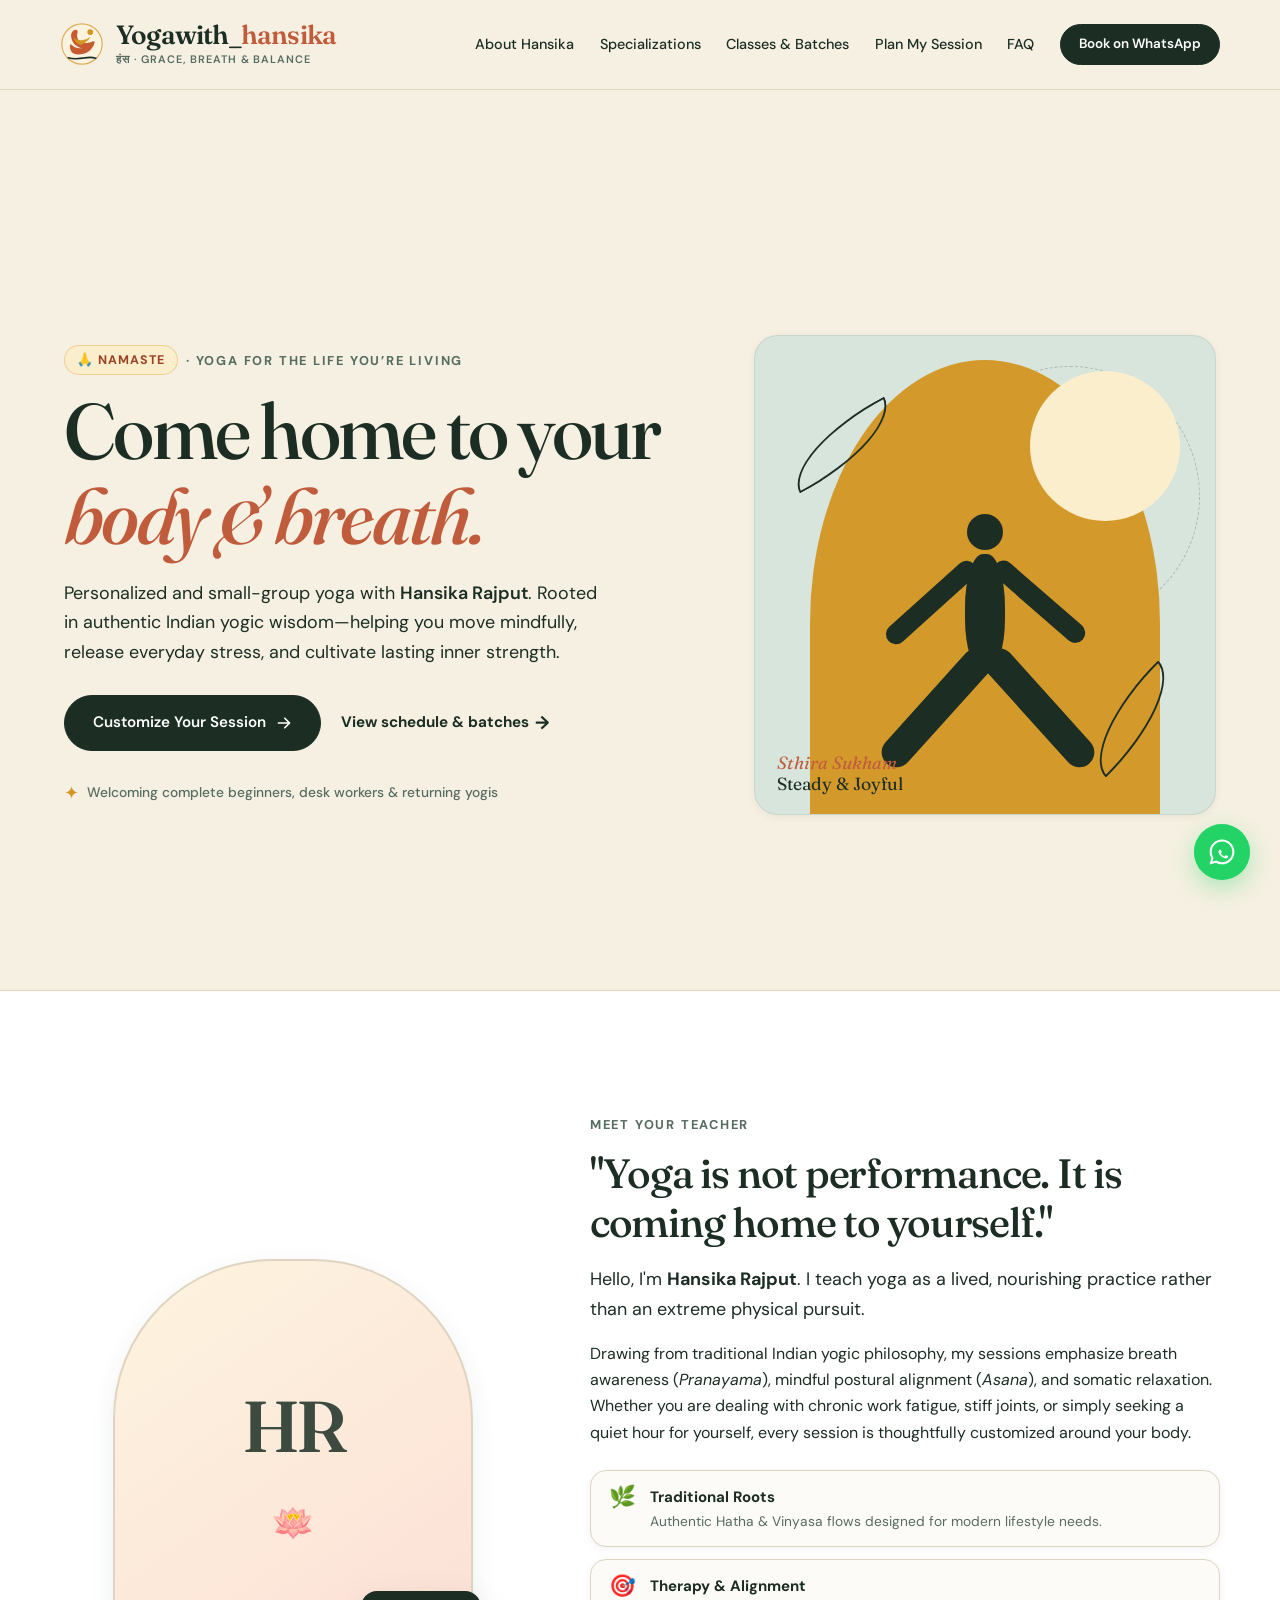
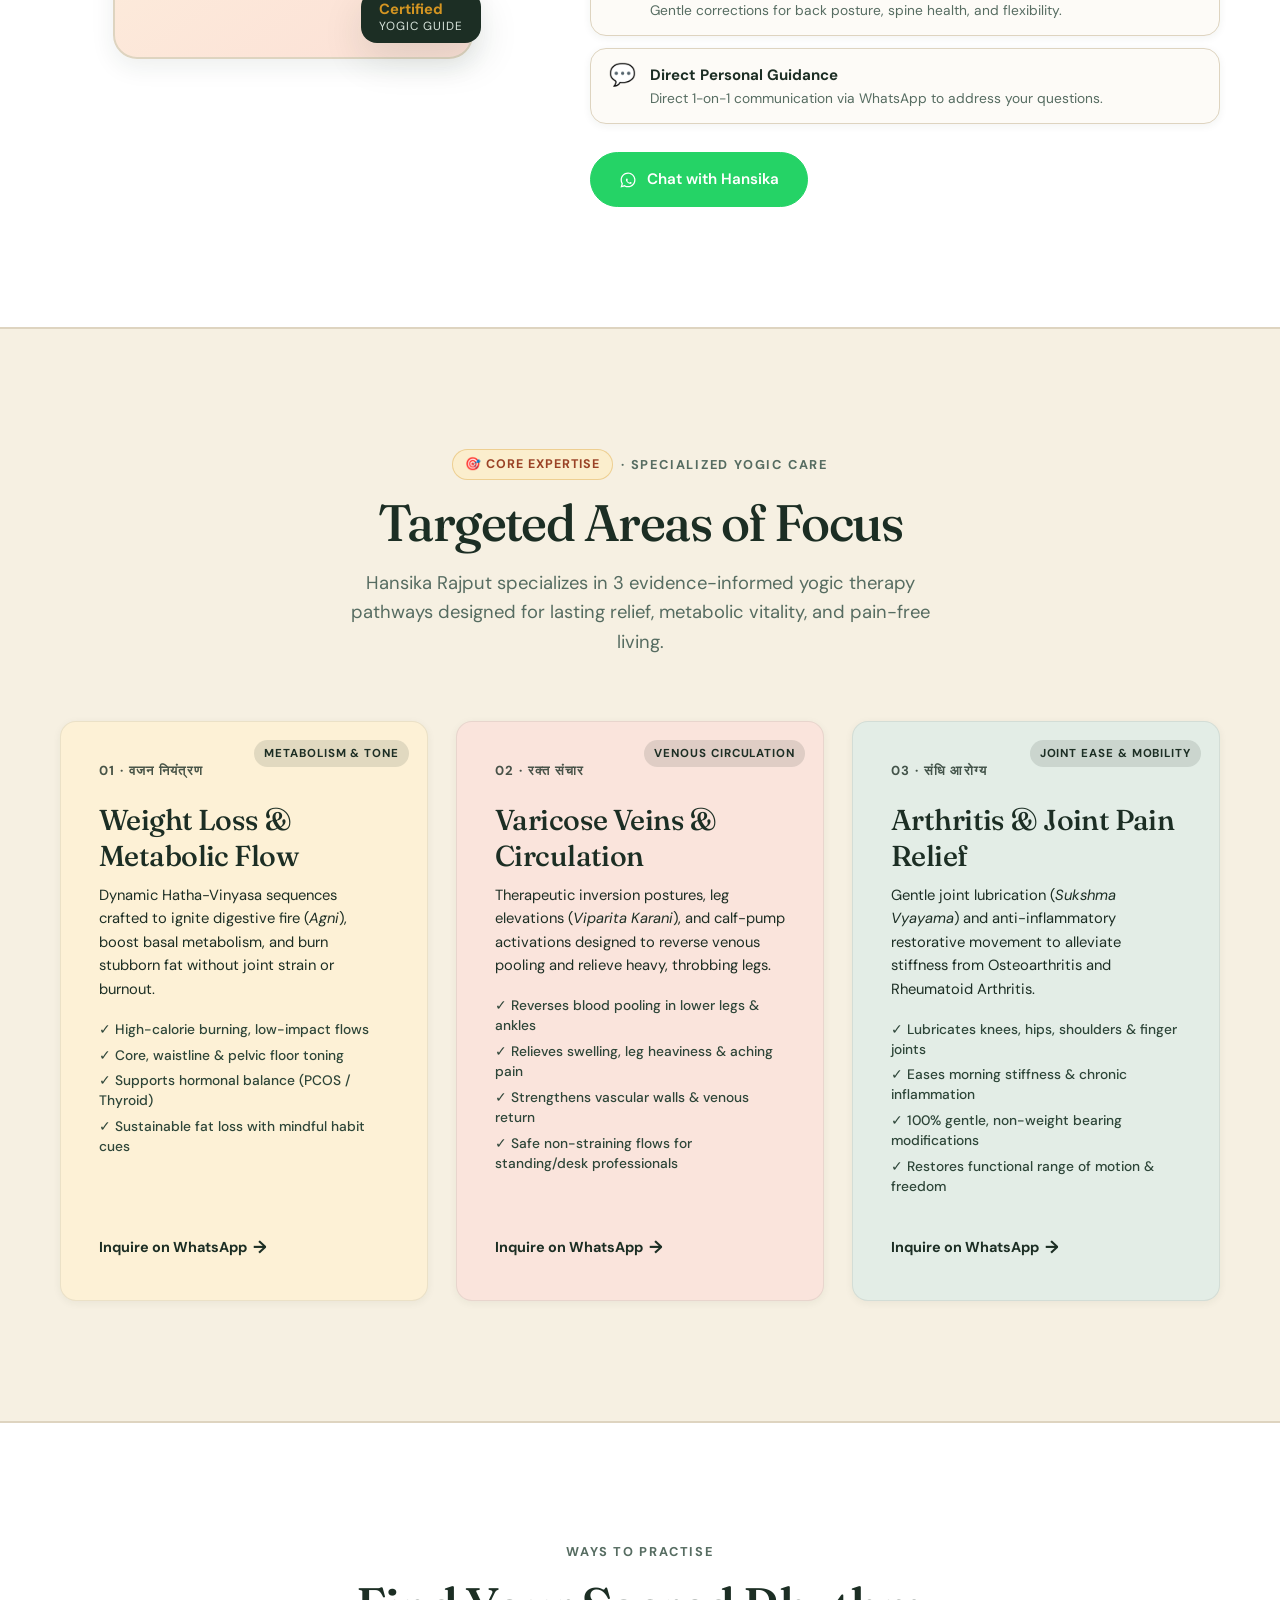
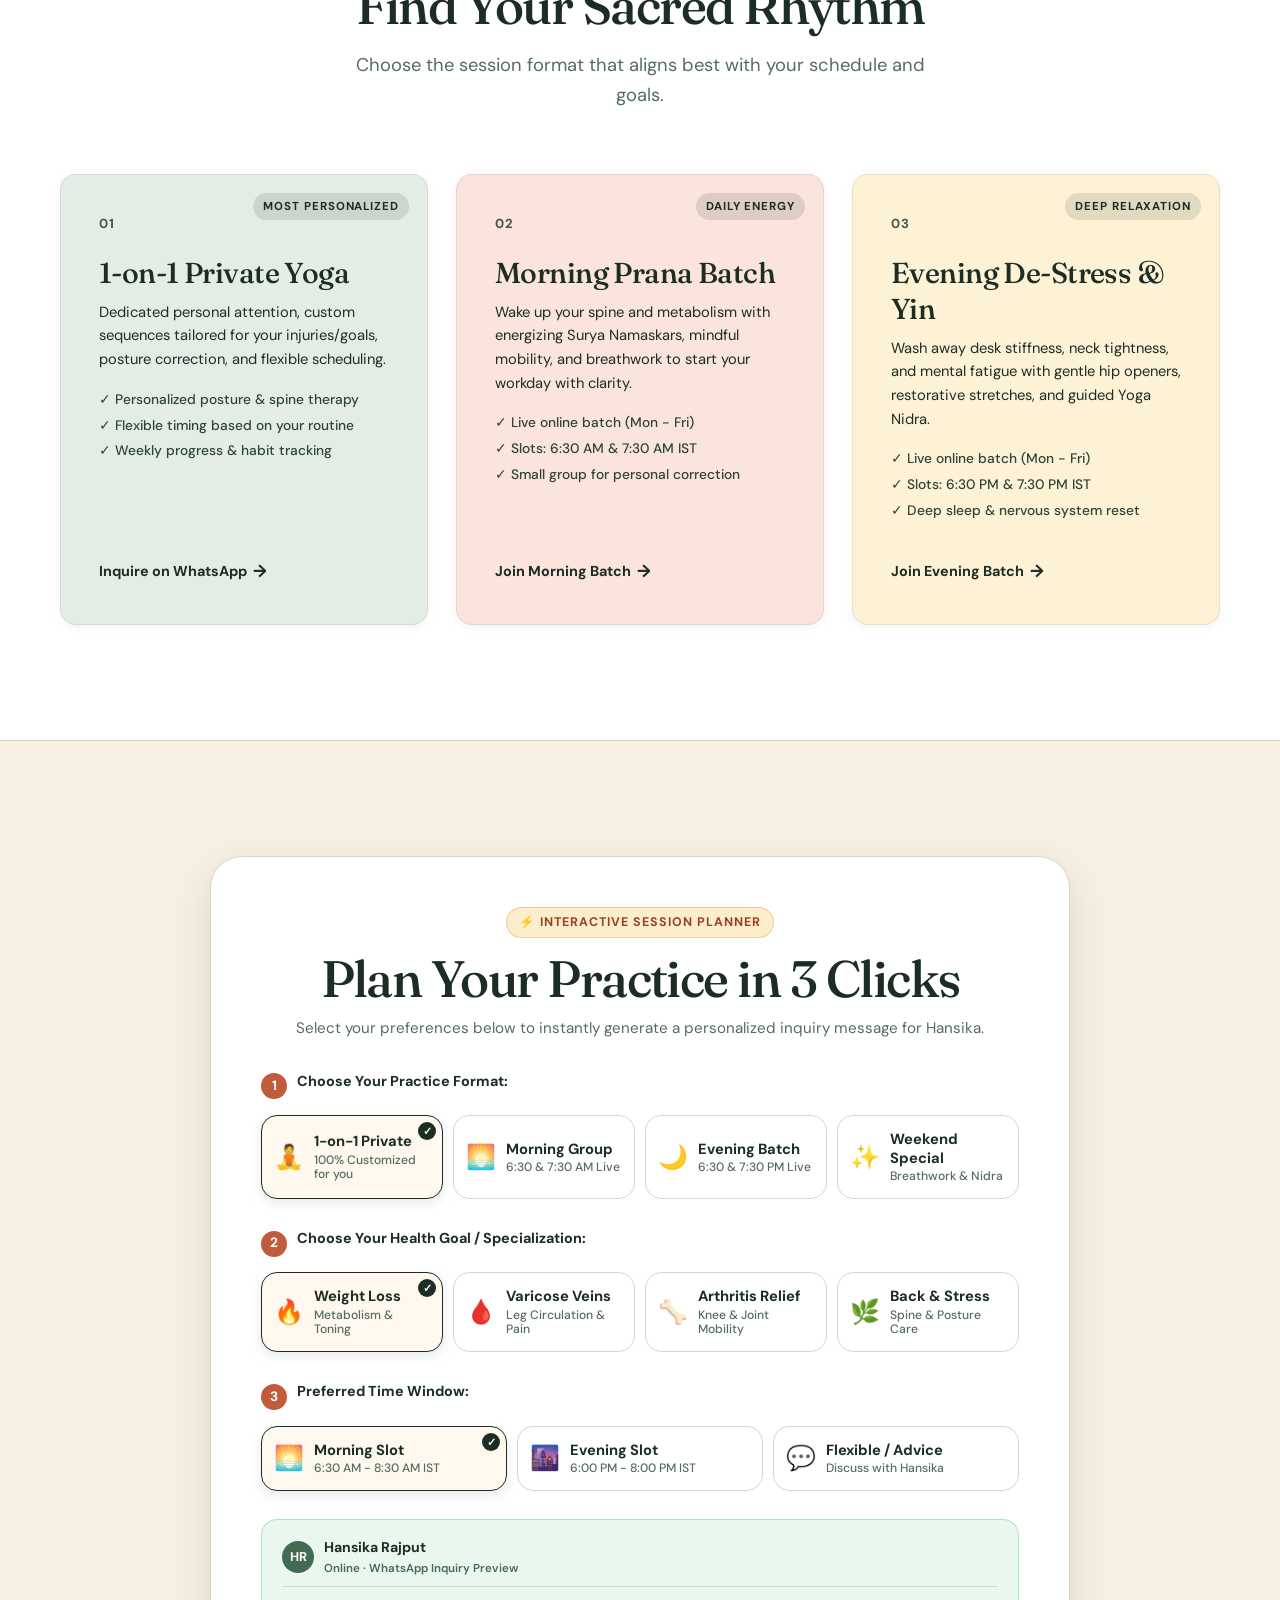
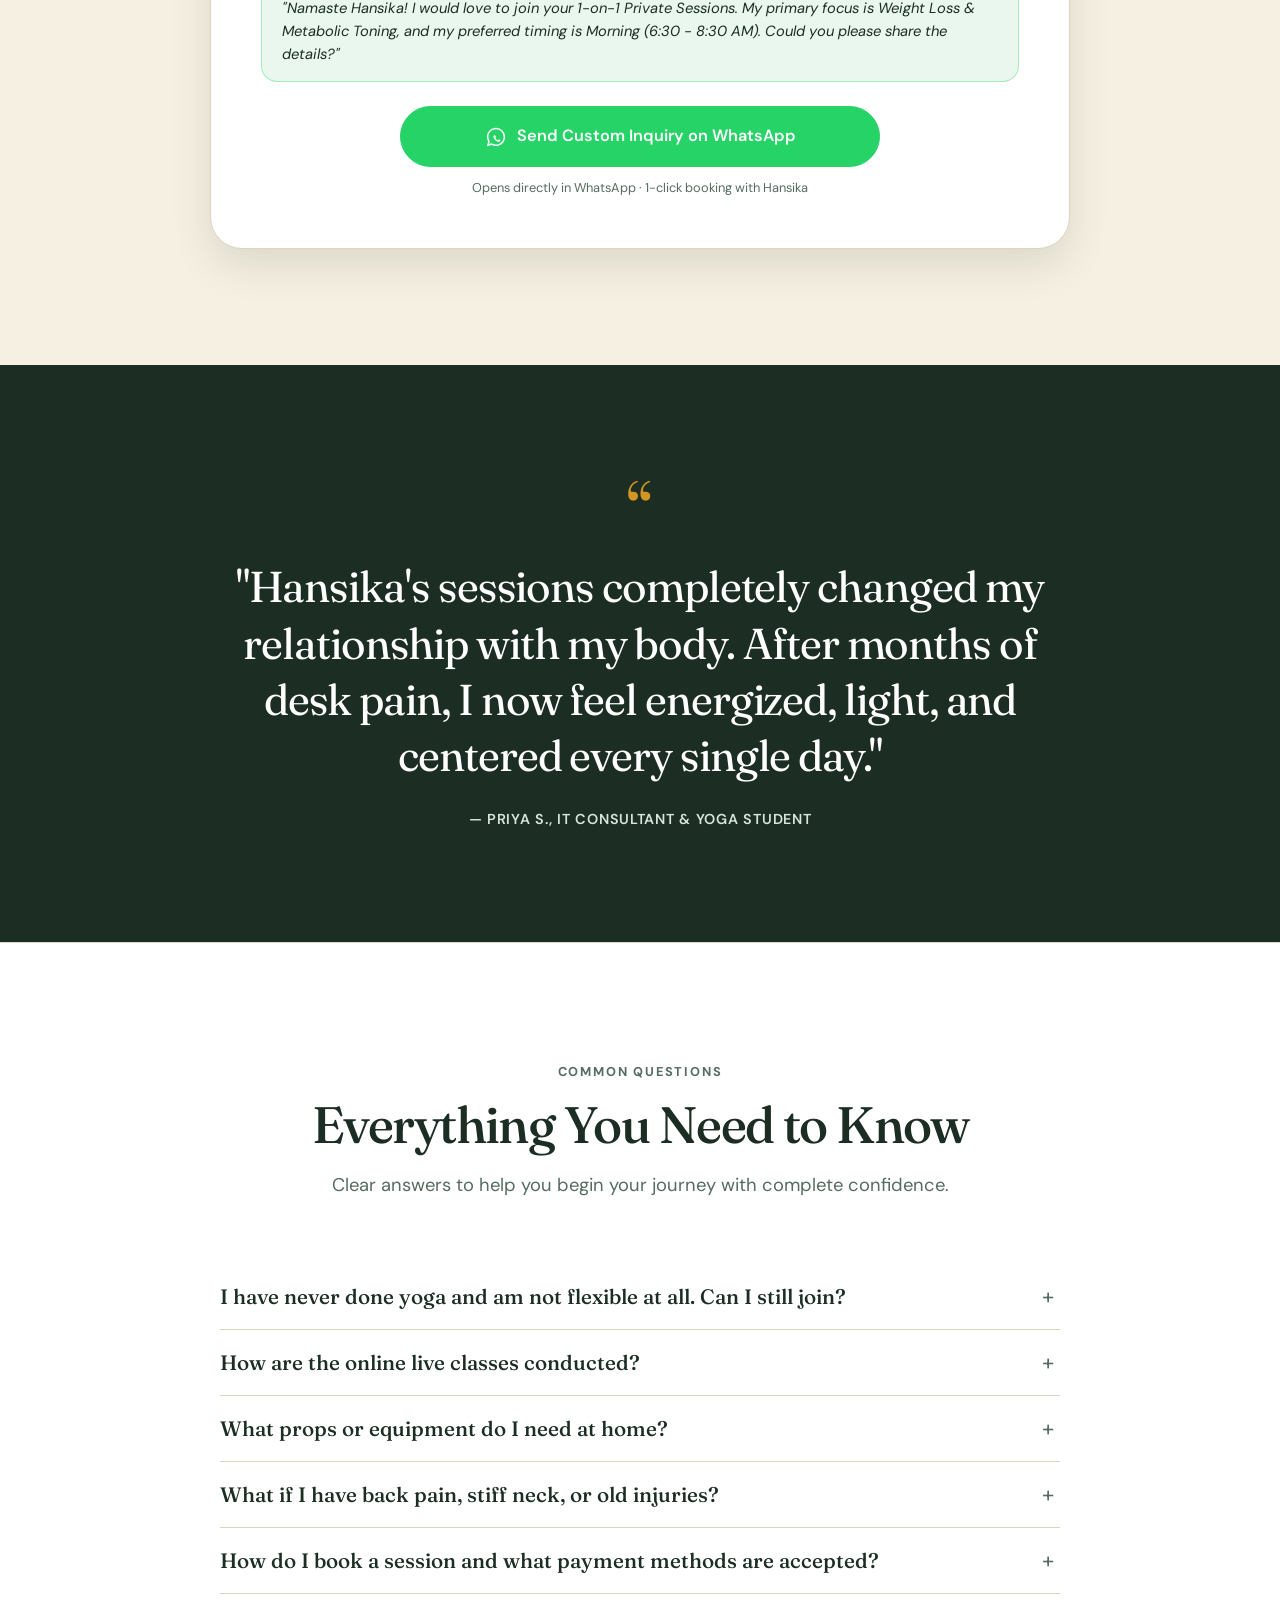
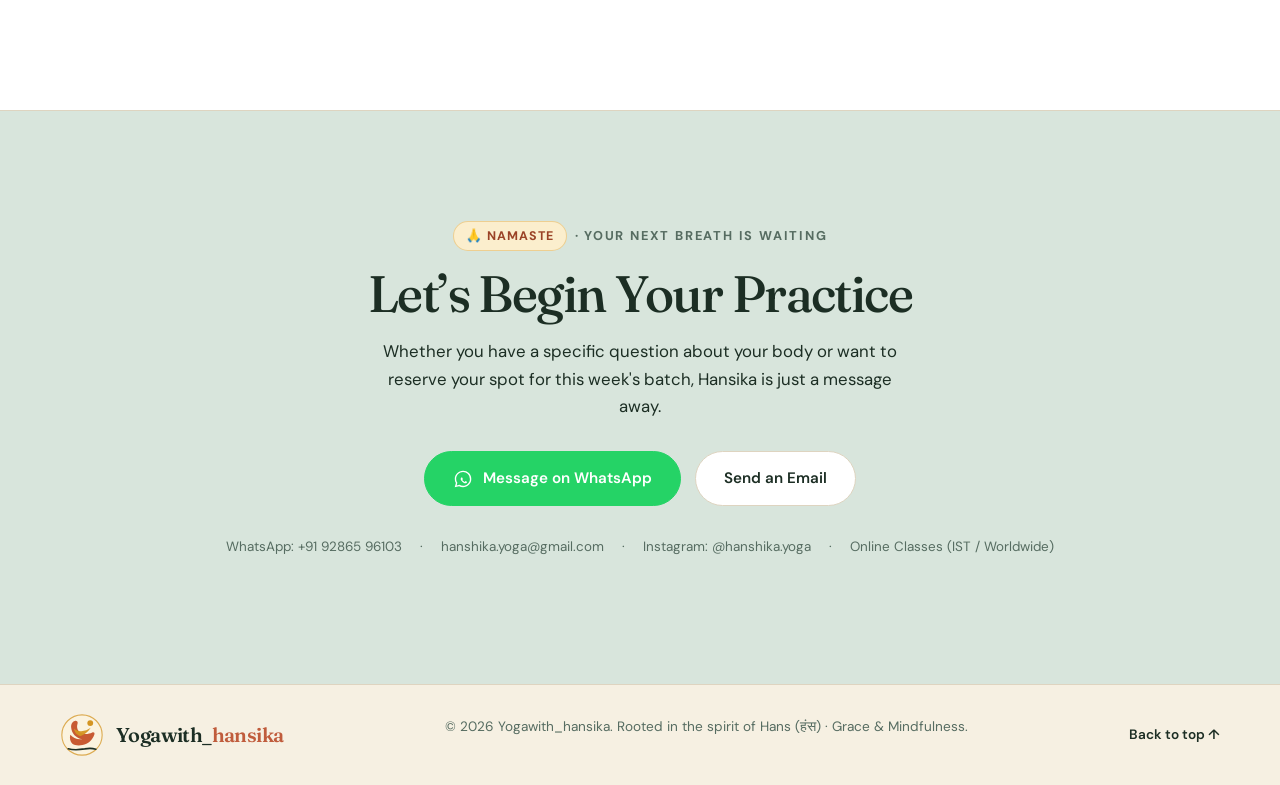
==== yogasite/index.html @ d38f13fe "updated watsapp" ====
<!doctype html>
<html lang="en">
  <head>
    <meta charset="UTF-8" />
    <meta name="viewport" content="width=device-width, initial-scale=1.0, viewport-fit=cover" />
    <meta name="description" content="Personalized 1-on-1 and small group yoga sessions with Hansika Rajput. Mindful movement, breathwork, and strength rooted in authentic Indian yogic principles." />
    <meta name="keywords" content="Yogawith_hansika, Hansika Rajput, Hans Yoga, Indian Yoga, Private Yoga Coach, Pranayama, Online Yoga Classes, Yoga for Beginners, Mindfulness" />
    <meta name="author" content="Hansika Rajput" />
    <meta name="theme-color" content="#f6f0e2" />
    
    <!-- Open Graph / WhatsApp Preview Meta Tags -->
    <meta property="og:type" content="website" />
    <meta property="og:title" content="Yogawith_hansika — Authentic Indian Yogic Practice &amp; Healing" />
    <meta property="og:description" content="Come home to your body and breath. Private & small-group yoga sessions with Hansika Rajput for strength, calm, and vitality." />
    <meta property="og:site_name" content="Yogawith_hansika" />
    
    <title>Yogawith_hansika — Authentic Indian Yogic Practice &amp; Healing</title>
    
    <!-- Google Fonts -->
    <link rel="preconnect" href="https://fonts.googleapis.com" />
    <link rel="preconnect" href="https://fonts.gstatic.com" crossorigin />
    <link href="https://fonts.googleapis.com/css2?family=DM+Sans:ital,wght@0,400;0,500;0,600;0,700;1,400&family=Fraunces:ital,opsz,wght@0,9..144,400;0,9..144,500;0,9..144,600;1,9..144,400;1,9..144,500&display=swap" rel="stylesheet" />
    
    <link rel="stylesheet" href="styles.css?v=8" />
  </head>
  <body>
    <!-- Site Header -->
    <header class="site-header">
      <a class="brand" href="#top" aria-label="Yogawith_hansika Home">
        <span class="brand-logo-icon" aria-hidden="true">
          <svg class="hans-logo-svg" viewBox="0 0 48 48" width="40" height="40" fill="none" xmlns="http://www.w3.org/2000/svg">
            <circle cx="24" cy="24" r="22" fill="#FDF4DF" stroke="#D49522" stroke-width="1.2" opacity="0.75"/>
            <circle cx="33" cy="11" r="3.2" fill="#D49522"/>
            <path d="M13.5 33.5C15.8 35.2 19.5 35.8 24.5 35C30.8 34 35.5 29.5 37.5 23.5C38.2 21.5 36.8 20.5 35.2 21.2C31.8 22.8 27.8 23.5 24 22.2C19.8 20.8 17.5 16.5 19.2 11.5C19.8 9.5 18.2 8.2 16.2 8.6C13.5 9.2 11.8 12.2 12.2 16C12.8 21.8 17.2 27.5 24.5 28.5C19 29.5 14.2 27.2 11.2 23.8C10.2 27.5 11.2 31.5 13.5 33.5Z" fill="#C85A32"/>
            <path d="M22.5 25.2C26.5 24 30.5 21 33.5 16.2C30.5 18.5 26.5 20 22.5 19.8C19 19.8 16.5 18.2 15.2 16.8C15.5 20.8 18.5 24.2 22.5 25.2Z" fill="#D49522" opacity="0.95"/>
            <path d="M9 39C13 40.2 21 40.2 27 39.2C32 38.2 36 38.6 39 39.5" stroke="#1C2E24" stroke-width="1.8" stroke-linecap="round"/>
          </svg>
        </span>
        <div class="brand-text-group">
          <span class="brand-title">Yogawith_<span>hansika</span></span>
          <span class="brand-sub">हंस · Grace, Breath &amp; Balance</span>
        </div>
      </a>
      
      <button class="menu-toggle" aria-expanded="false" aria-controls="site-nav" aria-label="Toggle navigation menu">
        <span class="menu-icon">
          <span class="bar"></span>
          <span class="bar"></span>
          <span class="bar"></span>
        </span>
        <span class="menu-text">Menu</span>
      </button>

      <nav id="site-nav" class="site-nav" aria-label="Main navigation">
        <a href="#about" class="nav-link">About Hansika</a>
        <a href="#specializations" class="nav-link">Specializations</a>
        <a href="#offerings" class="nav-link">Classes &amp; Batches</a>
        <a href="#customizer" class="nav-link">Plan My Session</a>
        <a href="#faq" class="nav-link">FAQ</a>
        <a class="button button-small nav-cta" href="https://wa.me/919286596103?text=Namaste%20Hansika!%20I%20would%20like%20to%20book%20a%20yoga%20session%20with%20you." target="_blank" rel="noopener noreferrer">
          Book on WhatsApp
        </a>
      </nav>
    </header>

    <main id="top">
      <!-- SECTION 1: Hero Section -->
      <section class="hero">
        <div class="hero-copy reveal-left">
          <p class="eyebrow"><span class="namaste-badge">🙏 Namaste</span> · Yoga for the life you’re living</p>
          <h1>Come home to your <em>body &amp; breath.</em></h1>
          <p class="hero-text">Personalized and small-group yoga with <strong>Hansika Rajput</strong>. Rooted in authentic Indian yogic wisdom—helping you move mindfully, release everyday stress, and cultivate lasting inner strength.</p>
          <div class="hero-actions">
            <a class="button" href="#customizer">
              <span>Customize Your Session</span>
              <svg viewBox="0 0 20 20" width="16" height="16" fill="currentColor" aria-hidden="true"><path fill-rule="evenodd" d="M10.293 3.293a1 1 0 011.414 0l6 6a1 1 0 010 1.414l-6 6a1 1 0 01-1.414-1.414L14.586 11H3a1 1 0 110-2h11.586l-4.293-4.293a1 1 0 010-1.414z" clip-rule="evenodd"/></svg>
            </a>
            <a class="text-link" href="#offerings">View schedule &amp; batches <span aria-hidden="true">→</span></a>
          </div>
          <div class="hero-proof">
            <span class="sun" aria-hidden="true">✦</span>
            <span>Welcoming complete beginners, desk workers &amp; returning yogis</span>
          </div>
        </div>

        <div class="hero-art reveal-right" aria-label="Decorative mindful yoga illustration">
          <div class="mandala-ring"></div>
          <div class="arch"></div>
          <div class="sun-circle"></div>
          <div class="leaf leaf-one"></div>
          <div class="leaf leaf-two"></div>
          <div class="yogi">
            <i class="head"></i>
            <i class="body"></i>
            <i class="arm arm-left"></i>
            <i class="arm arm-right"></i>
            <i class="leg leg-left"></i>
            <i class="leg leg-right"></i>
          </div>
          <p class="art-caption"><em>Sthira Sukham</em><br />Steady &amp; Joyful</p>
        </div>
      </section>

      <!-- SECTION 2: Meet Hansika Rajput -->
      <section class="about-section" id="about">
        <div class="about-container">
          <div class="about-card-visual reveal-left">
            <div class="avatar-frame">
              <div class="avatar-bg">
                <span class="avatar-initials">HR</span>
                <span class="avatar-lotus" aria-hidden="true">🪷</span>
              </div>
              <div class="experience-badge">
                <strong>Certified</strong>
                <span>Yogic Guide</span>
              </div>
            </div>
          </div>
          
          <div class="about-content reveal-right">
            <p class="eyebrow">Meet Your Teacher</p>
            <h2>"Yoga is not performance. It is coming home to yourself."</h2>
            <p class="about-lead">Hello, I'm <strong>Hansika Rajput</strong>. I teach yoga as a lived, nourishing practice rather than an extreme physical pursuit.</p>
            <p>Drawing from traditional Indian yogic philosophy, my sessions emphasize breath awareness (<em>Pranayama</em>), mindful postural alignment (<em>Asana</em>), and somatic relaxation. Whether you are dealing with chronic work fatigue, stiff joints, or simply seeking a quiet hour for yourself, every session is thoughtfully customized around your body.</p>
            
            <div class="credentials-grid">
              <div class="cred-item">
                <span class="cred-icon">🌿</span>
                <div>
                  <strong>Traditional Roots</strong>
                  <p>Authentic Hatha &amp; Vinyasa flows designed for modern lifestyle needs.</p>
                </div>
              </div>
              <div class="cred-item">
                <span class="cred-icon">🎯</span>
                <div>
                  <strong>Therapy &amp; Alignment</strong>
                  <p>Gentle corrections for back posture, spine health, and flexibility.</p>
                </div>
              </div>
              <div class="cred-item">
                <span class="cred-icon">💬</span>
                <div>
                  <strong>Direct Personal Guidance</strong>
                  <p>Direct 1-on-1 communication via WhatsApp to address your questions.</p>
                </div>
              </div>
            </div>

            <div class="about-cta-row">
              <a href="https://wa.me/919286596103?text=Namaste%20Hansika!%20I'd%20love%20to%20know%20more%20about%20your%20background%20and%20classes." target="_blank" rel="noopener noreferrer" class="button button-whatsapp">
                <svg class="btn-icon" viewBox="0 0 24 24" width="18" height="18" fill="currentColor" aria-hidden="true"><path d="M12.04 2c-5.46 0-9.91 4.45-9.91 9.91 0 1.75.46 3.45 1.32 4.95L2.05 22l5.25-1.38c1.45.79 3.08 1.21 4.74 1.21 5.46 0 9.91-4.45 9.91-9.91 0-2.65-1.03-5.14-2.9-7.01A9.816 9.816 0 0 0 12.04 2zm.01 1.67c2.2 0 4.26.86 5.82 2.42a8.225 8.225 0 0 1 2.41 5.83c0 4.54-3.7 8.24-8.24 8.24-1.48 0-2.93-.4-4.2-1.15l-.3-.18-3.12.82.83-3.04-.2-.31a8.196 8.196 0 0 1-1.26-4.38c0-4.54 3.7-8.24 8.24-8.24zm4.52 11.53c-.19-.09-1.12-.55-1.3-.61-.17-.07-.3-.1-.43.1-.12.19-.48.61-.59.73-.11.12-.22.14-.41.05-.19-.09-.81-.3-1.55-.95-.57-.51-.96-1.14-1.07-1.33-.11-.19-.01-.3.08-.39.08-.08.19-.22.28-.33.1-.11.13-.19.19-.31.07-.12.03-.23-.02-.32-.05-.09-.43-1.03-.59-1.41-.15-.37-.31-.32-.43-.32h-.37c-.12 0-.32.05-.49.23-.17.19-.65.64-.65 1.56 0 .92.67 1.81.76 1.94.1.12 1.32 2.01 3.2 2.82.45.19.8.31 1.07.4.45.14.86.12 1.18.07.36-.05 1.12-.46 1.28-.9.16-.44.16-.82.11-.9-.05-.09-.17-.14-.36-.24z"/></svg>
                Chat with Hansika
              </a>
            </div>
          </div>
        </div>
      </section>

      <!-- SECTION 2.5: Areas of Specialization -->
      <section class="specializations-section" id="specializations">
        <div class="section-heading reveal">
          <p class="eyebrow"><span class="namaste-badge">🎯 Core Expertise</span> · Specialized Yogic Care</p>
          <h2>Targeted Areas of Focus</h2>
          <p class="section-subtext">Hansika Rajput specializes in 3 evidence-informed yogic therapy pathways designed for lasting relief, metabolic vitality, and pain-free living.</p>
        </div>

        <div class="cards">
          <!-- Spec 1: Weight Loss (Sun / Haldi tint) -->
          <article class="card card-sun reveal-card">
            <div class="card-badge">Metabolism &amp; Tone</div>
            <span class="card-num">01 · वजन नियंत्रण</span>
            <h3>Weight Loss &amp; Metabolic Flow</h3>
            <p>Dynamic Hatha-Vinyasa sequences crafted to ignite digestive fire (<em>Agni</em>), boost basal metabolism, and burn stubborn fat without joint strain or burnout.</p>
            <ul class="card-features">
              <li>✓ High-calorie burning, low-impact flows</li>
              <li>✓ Core, waistline &amp; pelvic floor toning</li>
              <li>✓ Supports hormonal balance (PCOS / Thyroid)</li>
              <li>✓ Sustainable fat loss with mindful habit cues</li>
            </ul>
            <a href="https://wa.me/919286596103?text=Namaste%20Hansika!%20I%20would%20like%20to%20inquire%20about%20your%20Weight%20Loss%20Yoga%20sessions." target="_blank" rel="noopener noreferrer" class="card-cta">
              Inquire on WhatsApp <b aria-hidden="true">→</b>
            </a>
          </article>

          <!-- Spec 2: Varicose Veins (Clay / Terracotta tint) -->
          <article class="card card-clay reveal-card">
            <div class="card-badge">Venous Circulation</div>
            <span class="card-num">02 · रक्त संचार</span>
            <h3>Varicose Veins &amp; Circulation</h3>
            <p>Therapeutic inversion postures, leg elevations (<em>Viparita Karani</em>), and calf-pump activations designed to reverse venous pooling and relieve heavy, throbbing legs.</p>
            <ul class="card-features">
              <li>✓ Reverses blood pooling in lower legs &amp; ankles</li>
              <li>✓ Relieves swelling, leg heaviness &amp; aching pain</li>
              <li>✓ Strengthens vascular walls &amp; venous return</li>
              <li>✓ Safe non-straining flows for standing/desk professionals</li>
            </ul>
            <a href="https://wa.me/919286596103?text=Namaste%20Hansika!%20I%20would%20like%20to%20inquire%20about%20your%20Varicose%20Veins%20Therapy%20sessions." target="_blank" rel="noopener noreferrer" class="card-cta">
              Inquire on WhatsApp <b aria-hidden="true">→</b>
            </a>
          </article>

          <!-- Spec 3: Arthritis (Sage / Tulsi tint) -->
          <article class="card card-sage reveal-card">
            <div class="card-badge">Joint Ease &amp; Mobility</div>
            <span class="card-num">03 · संधि आरोग्य</span>
            <h3>Arthritis &amp; Joint Pain Relief</h3>
            <p>Gentle joint lubrication (<em>Sukshma Vyayama</em>) and anti-inflammatory restorative movement to alleviate stiffness from Osteoarthritis and Rheumatoid Arthritis.</p>
            <ul class="card-features">
              <li>✓ Lubricates knees, hips, shoulders &amp; finger joints</li>
              <li>✓ Eases morning stiffness &amp; chronic inflammation</li>
              <li>✓ 100% gentle, non-weight bearing modifications</li>
              <li>✓ Restores functional range of motion &amp; freedom</li>
            </ul>
            <a href="https://wa.me/919286596103?text=Namaste%20Hansika!%20I%20would%20like%20to%20inquire%20about%20your%20Arthritis%20%26%20Joint%20Care%20sessions." target="_blank" rel="noopener noreferrer" class="card-cta">
              Inquire on WhatsApp <b aria-hidden="true">→</b>
            </a>
          </article>
        </div>
      </section>

      <!-- SECTION 4: Classes & Offerings -->
      <section class="offerings" id="offerings">
        <div class="section-heading reveal">
          <p class="eyebrow">Ways to Practise</p>
          <h2>Find Your Sacred Rhythm</h2>
          <p class="section-subtext">Choose the session format that aligns best with your schedule and goals.</p>
        </div>

        <div class="cards">
          <!-- Card 1 -->
          <article class="card card-sage reveal-card">
            <div class="card-badge">Most Personalized</div>
            <span class="card-num">01</span>
            <h3>1-on-1 Private Yoga</h3>
            <p>Dedicated personal attention, custom sequences tailored for your injuries/goals, posture correction, and flexible scheduling.</p>
            <ul class="card-features">
              <li>✓ Personalized posture &amp; spine therapy</li>
              <li>✓ Flexible timing based on your routine</li>
              <li>✓ Weekly progress &amp; habit tracking</li>
            </ul>
            <a href="https://wa.me/919286596103?text=Namaste%20Hansika!%20I'm%20interested%20in%201-on-1%20Private%20Yoga%20sessions.%20Please%20share%20the%20details." target="_blank" rel="noopener noreferrer" class="card-cta">
              Inquire on WhatsApp <b aria-hidden="true">→</b>
            </a>
          </article>
          
          <!-- Card 2 -->
          <article class="card card-clay reveal-card">
            <div class="card-badge">Daily Energy</div>
            <span class="card-num">02</span>
            <h3>Morning Prana Batch</h3>
            <p>Wake up your spine and metabolism with energizing Surya Namaskars, mindful mobility, and breathwork to start your workday with clarity.</p>
            <ul class="card-features">
              <li>✓ Live online batch (Mon - Fri)</li>
              <li>✓ Slots: 6:30 AM &amp; 7:30 AM IST</li>
              <li>✓ Small group for personal correction</li>
            </ul>
            <a href="https://wa.me/919286596103?text=Namaste%20Hansika!%20I%20want%20to%20join%20the%20Morning%20Prana%20Batch." target="_blank" rel="noopener noreferrer" class="card-cta">
              Join Morning Batch <b aria-hidden="true">→</b>
            </a>
          </article>
          
          <!-- Card 3 -->
          <article class="card card-sun reveal-card">
            <div class="card-badge">Deep Relaxation</div>
            <span class="card-num">03</span>
            <h3>Evening De-Stress &amp; Yin</h3>
            <p>Wash away desk stiffness, neck tightness, and mental fatigue with gentle hip openers, restorative stretches, and guided Yoga Nidra.</p>
            <ul class="card-features">
              <li>✓ Live online batch (Mon - Fri)</li>
              <li>✓ Slots: 6:30 PM &amp; 7:30 PM IST</li>
              <li>✓ Deep sleep &amp; nervous system reset</li>
            </ul>
            <a href="https://wa.me/919286596103?text=Namaste%20Hansika!%20I%20want%20to%20join%20the%20Evening%20De-Stress%20Batch." target="_blank" rel="noopener noreferrer" class="card-cta">
              Join Evening Batch <b aria-hidden="true">→</b>
            </a>
          </article>
        </div>
      </section>

      <!-- SECTION 5: WhatsApp Customizer Widget -->
      <section class="customizer-section" id="customizer">
        <div class="customizer-card reveal">
          <div class="customizer-header">
            <span class="namaste-badge">⚡ Interactive Session Planner</span>
            <h2>Plan Your Practice in 3 Clicks</h2>
            <p>Select your preferences below to instantly generate a personalized inquiry message for Hansika.</p>
          </div>

          <div class="customizer-body">
            <!-- Step 1: Format -->
            <div class="customizer-step">
              <div class="step-header">
                <span class="step-badge">1</span>
                <label class="group-label">Choose Your Practice Format:</label>
              </div>
              <div class="tile-grid tile-grid-4" id="format-options">
                <button type="button" class="tile-card active" data-val="1-on-1 Private Sessions">
                  <span class="tile-icon">🧘</span>
                  <div class="tile-text">
                    <strong>1-on-1 Private</strong>
                    <span>100% Customized for you</span>
                  </div>
                  <span class="tile-check" aria-hidden="true">✓</span>
                </button>
                <button type="button" class="tile-card" data-val="Morning Group Batch">
                  <span class="tile-icon">🌅</span>
                  <div class="tile-text">
                    <strong>Morning Group</strong>
                    <span>6:30 &amp; 7:30 AM Live</span>
                  </div>
                  <span class="tile-check" aria-hidden="true">✓</span>
                </button>
                <button type="button" class="tile-card" data-val="Evening De-Stress Batch">
                  <span class="tile-icon">🌙</span>
                  <div class="tile-text">
                    <strong>Evening Batch</strong>
                    <span>6:30 &amp; 7:30 PM Live</span>
                  </div>
                  <span class="tile-check" aria-hidden="true">✓</span>
                </button>
                <button type="button" class="tile-card" data-val="Weekend Pranayama &amp; Meditation">
                  <span class="tile-icon">✨</span>
                  <div class="tile-text">
                    <strong>Weekend Special</strong>
                    <span>Breathwork &amp; Nidra</span>
                  </div>
                  <span class="tile-check" aria-hidden="true">✓</span>
                </button>
              </div>
            </div>

            <!-- Step 2: Primary Goal -->
            <div class="customizer-step">
              <div class="step-header">
                <span class="step-badge">2</span>
                <label class="group-label">Choose Your Health Goal / Specialization:</label>
              </div>
              <div class="tile-grid tile-grid-4" id="goal-options">
                <button type="button" class="tile-card active" data-val="Weight Loss &amp; Metabolic Toning">
                  <span class="tile-icon">🔥</span>
                  <div class="tile-text">
                    <strong>Weight Loss</strong>
                    <span>Metabolism &amp; Toning</span>
                  </div>
                  <span class="tile-check" aria-hidden="true">✓</span>
                </button>
                <button type="button" class="tile-card" data-val="Varicose Veins &amp; Leg Circulation">
                  <span class="tile-icon">🩸</span>
                  <div class="tile-text">
                    <strong>Varicose Veins</strong>
                    <span>Leg Circulation &amp; Pain</span>
                  </div>
                  <span class="tile-check" aria-hidden="true">✓</span>
                </button>
                <button type="button" class="tile-card" data-val="Arthritis &amp; Joint Pain Relief">
                  <span class="tile-icon">🦴</span>
                  <div class="tile-text">
                    <strong>Arthritis Relief</strong>
                    <span>Knee &amp; Joint Mobility</span>
                  </div>
                  <span class="tile-check" aria-hidden="true">✓</span>
                </button>
                <button type="button" class="tile-card" data-val="Back/Neck Care &amp; Stress Relief">
                  <span class="tile-icon">🌿</span>
                  <div class="tile-text">
                    <strong>Back &amp; Stress</strong>
                    <span>Spine &amp; Posture Care</span>
                  </div>
                  <span class="tile-check" aria-hidden="true">✓</span>
                </button>
              </div>
            </div>

            <!-- Step 3: Preferred Timing -->
            <div class="customizer-step">
              <div class="step-header">
                <span class="step-badge">3</span>
                <label class="group-label">Preferred Time Window:</label>
              </div>
              <div class="tile-grid tile-grid-3" id="time-options">
                <button type="button" class="tile-card active" data-val="Morning (6:30 - 8:30 AM)">
                  <span class="tile-icon">🌅</span>
                  <div class="tile-text">
                    <strong>Morning Slot</strong>
                    <span>6:30 AM - 8:30 AM IST</span>
                  </div>
                  <span class="tile-check" aria-hidden="true">✓</span>
                </button>
                <button type="button" class="tile-card" data-val="Evening (6:00 - 8:00 PM)">
                  <span class="tile-icon">🌆</span>
                  <div class="tile-text">
                    <strong>Evening Slot</strong>
                    <span>6:00 PM - 8:00 PM IST</span>
                  </div>
                  <span class="tile-check" aria-hidden="true">✓</span>
                </button>
                <button type="button" class="tile-card" data-val="Flexible / Need Advice">
                  <span class="tile-icon">💬</span>
                  <div class="tile-text">
                    <strong>Flexible / Advice</strong>
                    <span>Discuss with Hansika</span>
                  </div>
                  <span class="tile-check" aria-hidden="true">✓</span>
                </button>
              </div>
            </div>

            <!-- Live Message Preview Box -->
            <div class="message-preview-container">
              <div class="preview-header-bar">
                <div class="preview-avatar">HR</div>
                <div class="preview-meta">
                  <strong>Hansika Rajput</strong>
                  <span>Online · WhatsApp Inquiry Preview</span>
                </div>
              </div>
              <div class="message-bubble" id="whatsapp-preview-text">
                "Namaste Hansika! I would love to join your 1-on-1 Private Sessions. My primary focus is Weight Loss &amp; Metabolic Toning, and my preferred timing is Morning (6:30 - 8:30 AM). Could you please share the details?"
              </div>
            </div>

            <!-- Action Button -->
            <div class="customizer-action">
              <a
                id="customizer-whatsapp-btn"
                href="https://wa.me/919286596103?text=Namaste%20Hansika!%20I%20would%20love%20to%20join%20your%201-on-1%20Private%20Sessions.%20My%20primary%20focus%20is%20to%20Weight%20Loss%20%26%20Metabolic%20Toning%2C%20and%20my%20preferred%20timing%20is%20Morning%20(6%3A30%20-%208%3A30%20AM).%20Could%20you%20please%20share%20the%20details%3F"
                target="_blank"
                rel="noopener noreferrer"
                class="button button-whatsapp button-large"
              >
                <svg class="btn-icon" viewBox="0 0 24 24" width="22" height="22" fill="currentColor" aria-hidden="true"><path d="M12.04 2c-5.46 0-9.91 4.45-9.91 9.91 0 1.75.46 3.45 1.32 4.95L2.05 22l5.25-1.38c1.45.79 3.08 1.21 4.74 1.21 5.46 0 9.91-4.45 9.91-9.91 0-2.65-1.03-5.14-2.9-7.01A9.816 9.816 0 0 0 12.04 2zm.01 1.67c2.2 0 4.26.86 5.82 2.42a8.225 8.225 0 0 1 2.41 5.83c0 4.54-3.7 8.24-8.24 8.24-1.48 0-2.93-.4-4.2-1.15l-.3-.18-3.12.82.83-3.04-.2-.31a8.196 8.196 0 0 1-1.26-4.38c0-4.54 3.7-8.24 8.24-8.24zm4.52 11.53c-.19-.09-1.12-.55-1.3-.61-.17-.07-.3-.1-.43.1-.12.19-.48.61-.59.73-.11.12-.22.14-.41.05-.19-.09-.81-.3-1.55-.95-.57-.51-.96-1.14-1.07-1.33-.11-.19-.01-.3.08-.39.08-.08.19-.22.28-.33.1-.11.13-.19.19-.31.07-.12.03-.23-.02-.32-.05-.09-.43-1.03-.59-1.41-.15-.37-.31-.32-.43-.32h-.37c-.12 0-.32.05-.49.23-.17.19-.65.64-.65 1.56 0 .92.67 1.81.76 1.94.1.12 1.32 2.01 3.2 2.82.45.19.8.31 1.07.4.45.14.86.12 1.18.07.36-.05 1.12-.46 1.28-.9.16-.44.16-.82.11-.9-.05-.09-.17-.14-.36-.24z"/></svg>
                <span>Send Custom Inquiry on WhatsApp</span>
              </a>
              <span class="action-hint">Opens directly in WhatsApp · 1-click booking with Hansika</span>
            </div>
          </div>
        </div>
      </section>

      <!-- SECTION 6: Student Testimonial -->
      <section class="quote reveal">
        <div class="quote-mark" aria-hidden="true">“</div>
        <blockquote>"Hansika's sessions completely changed my relationship with my body. After months of desk pain, I now feel energized, light, and centered every single day."</blockquote>
        <p>— Priya S., IT Consultant &amp; Yoga Student</p>
      </section>

      <!-- SECTION 7: Interactive FAQ Accordion -->
      <section class="faq-section" id="faq">
        <div class="section-heading reveal">
          <p class="eyebrow">Common Questions</p>
          <h2>Everything You Need to Know</h2>
          <p class="section-subtext">Clear answers to help you begin your journey with complete confidence.</p>
        </div>

        <div class="faq-accordion" role="region" aria-label="Frequently Asked Questions">
          <!-- FAQ 1 -->
          <div class="faq-item reveal">
            <button class="faq-trigger" aria-expanded="false" aria-controls="faq-ans-1">
              <span>I have never done yoga and am not flexible at all. Can I still join?</span>
              <span class="faq-icon" aria-hidden="true">+</span>
            </button>
            <div id="faq-ans-1" class="faq-content" hidden>
              <p><strong>Absolutely yes!</strong> You do not need to be flexible to start yoga—gaining ease and mobility is simply the result of regular practice. All postures are introduced with gentle beginner variations and breathing cues so you never feel strained.</p>
            </div>
          </div>

          <!-- FAQ 2 -->
          <div class="faq-item reveal">
            <button class="faq-trigger" aria-expanded="false" aria-controls="faq-ans-2">
              <span>How are the online live classes conducted?</span>
              <span class="faq-icon" aria-hidden="true">+</span>
            </button>
            <div id="faq-ans-2" class="faq-content" hidden>
              <p>Classes take place live via <strong>Zoom or Google Meet</strong>. Batches are deliberately kept small so Hansika can observe your alignment in real time on screen, give voice-based posture corrections, and ensure complete safety.</p>
            </div>
          </div>

          <!-- FAQ 3 -->
          <div class="faq-item reveal">
            <button class="faq-trigger" aria-expanded="false" aria-controls="faq-ans-3">
              <span>What props or equipment do I need at home?</span>
              <span class="faq-icon" aria-hidden="true">+</span>
            </button>
            <div id="faq-ans-3" class="faq-content" hidden>
              <p>All you need to begin is a comfortable <strong>yoga mat</strong>, loose breathable clothing, and a small water bottle. A yoga block or a firm cushion/pillow is helpful for restorative relaxation poses, but household cushions work wonderfully too.</p>
            </div>
          </div>

          <!-- FAQ 4 -->
          <div class="faq-item reveal">
            <button class="faq-trigger" aria-expanded="false" aria-controls="faq-ans-4">
              <span>What if I have back pain, stiff neck, or old injuries?</span>
              <span class="faq-icon" aria-hidden="true">+</span>
            </button>
            <div id="faq-ans-4" class="faq-content" hidden>
              <p>Before your first class, Hansika takes a brief health intake on WhatsApp. If you have specific postural issues (such as lower back stiffness, sciatica, or cervical strain), she provides tailored modifications or recommends starting with 1-on-1 personalized sessions.</p>
            </div>
          </div>

          <!-- FAQ 5 -->
          <div class="faq-item reveal">
            <button class="faq-trigger" aria-expanded="false" aria-controls="faq-ans-5">
              <span>How do I book a session and what payment methods are accepted?</span>
              <span class="faq-icon" aria-hidden="true">+</span>
            </button>
            <div id="faq-ans-5" class="faq-content" hidden>
              <p>Booking is super simple—just tap any WhatsApp button on this site to connect with Hansika. She will share available batch slots and details. Payments are securely accepted via <strong>UPI (GPay, PhonePe, Paytm), NetBanking, or International wire</strong>.</p>
            </div>
          </div>
        </div>
      </section>

      <!-- SECTION 8: Contact Section -->
      <section class="contact reveal" id="contact">
        <p class="eyebrow"><span class="namaste-badge">🙏 Namaste</span> · Your next breath is waiting</p>
        <h2>Let’s Begin Your Practice</h2>
        <p>Whether you have a specific question about your body or want to reserve your spot for this week's batch, Hansika is just a message away.</p>
        
        <div class="contact-actions">
          <a class="button button-whatsapp" href="https://wa.me/919286596103?text=Namaste%20Hansika!%20I'd%20like%20to%20inquire%20about%20your%20yoga%20classes." target="_blank" rel="noopener noreferrer">
            <svg class="btn-icon" viewBox="0 0 24 24" width="20" height="20" fill="currentColor" aria-hidden="true"><path d="M12.04 2c-5.46 0-9.91 4.45-9.91 9.91 0 1.75.46 3.45 1.32 4.95L2.05 22l5.25-1.38c1.45.79 3.08 1.21 4.74 1.21 5.46 0 9.91-4.45 9.91-9.91 0-2.65-1.03-5.14-2.9-7.01A9.816 9.816 0 0 0 12.04 2zm.01 1.67c2.2 0 4.26.86 5.82 2.42a8.225 8.225 0 0 1 2.41 5.83c0 4.54-3.7 8.24-8.24 8.24-1.48 0-2.93-.4-4.2-1.15l-.3-.18-3.12.82.83-3.04-.2-.31a8.196 8.196 0 0 1-1.26-4.38c0-4.54 3.7-8.24 8.24-8.24zm4.52 11.53c-.19-.09-1.12-.55-1.3-.61-.17-.07-.3-.1-.43.1-.12.19-.48.61-.59.73-.11.12-.22.14-.41.05-.19-.09-.81-.3-1.55-.95-.57-.51-.96-1.14-1.07-1.33-.11-.19-.01-.3.08-.39.08-.08.19-.22.28-.33.1-.11.13-.19.19-.31.07-.12.03-.23-.02-.32-.05-.09-.43-1.03-.59-1.41-.15-.37-.31-.32-.43-.32h-.37c-.12 0-.32.05-.49.23-.17.19-.65.64-.65 1.56 0 .92.67 1.81.76 1.94.1.12 1.32 2.01 3.2 2.82.45.19.8.31 1.07.4.45.14.86.12 1.18.07.36-.05 1.12-.46 1.28-.9.16-.44.16-.82.11-.9-.05-.09-.17-.14-.36-.24z"/></svg>
            Message on WhatsApp
          </a>
          <a class="button button-light" href="mailto:hansika.yoga@gmail.com">
            Send an Email
          </a>
        </div>

        <p class="contact-note">
          <span>WhatsApp: +91 92865 96103</span> &nbsp;·&nbsp;
          <span>hanshika.yoga@gmail.com</span> &nbsp;·&nbsp;
          <span>Instagram: @hanshika.yoga</span> &nbsp;·&nbsp;
          <span>Online Classes (IST / Worldwide)</span>
        </p>
      </section>
    </main>

    <!-- Footer -->
    <footer>
      <a class="brand" href="#top" aria-label="Yogawith_hansika - Back to top">
        <span class="brand-logo-icon" aria-hidden="true">
          <svg class="hans-logo-svg" viewBox="0 0 48 48" width="34" height="34" fill="none" xmlns="http://www.w3.org/2000/svg">
            <circle cx="24" cy="24" r="22" fill="#FDF4DF" stroke="#D49522" stroke-width="1.2" opacity="0.75"/>
            <circle cx="33" cy="11" r="3.2" fill="#D49522"/>
            <path d="M13.5 33.5C15.8 35.2 19.5 35.8 24.5 35C30.8 34 35.5 29.5 37.5 23.5C38.2 21.5 36.8 20.5 35.2 21.2C31.8 22.8 27.8 23.5 24 22.2C19.8 20.8 17.5 16.5 19.2 11.5C19.8 9.5 18.2 8.2 16.2 8.6C13.5 9.2 11.8 12.2 12.2 16C12.8 21.8 17.2 27.5 24.5 28.5C19 29.5 14.2 27.2 11.2 23.8C10.2 27.5 11.2 31.5 13.5 33.5Z" fill="#C85A32"/>
            <path d="M22.5 25.2C26.5 24 30.5 21 33.5 16.2C30.5 18.5 26.5 20 22.5 19.8C19 19.8 16.5 18.2 15.2 16.8C15.5 20.8 18.5 24.2 22.5 25.2Z" fill="#D49522" opacity="0.95"/>
            <path d="M9 39C13 40.2 21 40.2 27 39.2C32 38.2 36 38.6 39 39.5" stroke="#1C2E24" stroke-width="1.8" stroke-linecap="round"/>
          </svg>
        </span>
        <div class="brand-text-group">
          <span class="brand-title">Yogawith_<span>hansika</span></span>
        </div>
      </a>
      <p>© 2026 Yogawith_hansika. Rooted in the spirit of Hans (हंस) · Grace &amp; Mindfulness.</p>
      <a href="#top" class="back-to-top">Back to top ↑</a>
    </footer>

    <!-- Floating WhatsApp Widget Button -->
    <aside class="whatsapp-widget" aria-label="Direct WhatsApp Contact">
      <a
        href="https://wa.me/919286596103?text=Namaste%20Hansika!%20I'd%20like%20to%20know%20more%20about%20your%20yoga%20sessions."
        class="whatsapp-float"
        target="_blank"
        rel="noopener noreferrer"
        aria-label="Chat with Hanshika Rajput on WhatsApp"
      >
        <span class="whatsapp-tooltip">Chat with Hansika</span>
        <span class="whatsapp-pulse" aria-hidden="true"></span>
        <span class="whatsapp-icon-box">
          <svg class="whatsapp-svg" viewBox="0 0 24 24" width="30" height="30" fill="currentColor" aria-hidden="true">
            <path d="M12.04 2c-5.46 0-9.91 4.45-9.91 9.91 0 1.75.46 3.45 1.32 4.95L2.05 22l5.25-1.38c1.45.79 3.08 1.21 4.74 1.21 5.46 0 9.91-4.45 9.91-9.91 0-2.65-1.03-5.14-2.9-7.01A9.816 9.816 0 0 0 12.04 2zm.01 1.67c2.2 0 4.26.86 5.82 2.42a8.225 8.225 0 0 1 2.41 5.83c0 4.54-3.7 8.24-8.24 8.24-1.48 0-2.93-.4-4.2-1.15l-.3-.18-3.12.82.83-3.04-.2-.31a8.196 8.196 0 0 1-1.26-4.38c0-4.54 3.7-8.24 8.24-8.24zm4.52 11.53c-.19-.09-1.12-.55-1.3-.61-.17-.07-.3-.1-.43.1-.12.19-.48.61-.59.73-.11.12-.22.14-.41.05-.19-.09-.81-.3-1.55-.95-.57-.51-.96-1.14-1.07-1.33-.11-.19-.01-.3.08-.39.08-.08.19-.22.28-.33.1-.11.13-.19.19-.31.07-.12.03-.23-.02-.32-.05-.09-.43-1.03-.59-1.41-.15-.37-.31-.32-.43-.32h-.37c-.12 0-.32.05-.49.23-.17.19-.65.64-.65 1.56 0 .92.67 1.81.76 1.94.1.12 1.32 2.01 3.2 2.82.45.19.8.31 1.07.4.45.14.86.12 1.18.07.36-.05 1.12-.46 1.28-.9.16-.44.16-.82.11-.9-.05-.09-.17-.14-.36-.24z"/>
          </svg>
        </span>
      </a>
    </aside>

    <script src="script.js?v=5"></script>
  </body>
</html>
---- yogasite/styles.css ----
/* ==========================================================================
   HANSIKA RAJPUT YOGA — MASTER RESPONSIVE STYLESHEET
   Aesthetic: Authentic Indian Yogic Earth (Haldi, Terracotta, Tulsi & Silk)
   Fully Optimized for Mobile, Tablet & Desktop
   ========================================================================== */

:root {
  /* Indian Earth & Ayurvedic Palette */
  --ink: #1c2e24;               /* Deep Forest Charcoal */
  --ink-light: #2d4538;         /* Forest Moss */
  --ink-muted: #566c61;         /* Muted Eucalyptus */
  --cream: #f6f0e2;             /* Warm Sandalwood Cream */
  --cream-alt: #ede4d0;         /* Muted Sand */
  --paper: #ffffff;             /* Crisp Paper White */
  --tulsi: #436b53;             /* Sacred Tulsi Green */
  --tulsi-light: #d8e5dc;       /* Soft Tulsi Sage Tint */
  --terracotta: #c05c3c;        /* Indian Gerua / Terracotta */
  --terracotta-dark: #9a4226;   /* Deep Baked Clay */
  --terracotta-light: #fae4dc;  /* Terracotta Tint */
  --haldi: #d49522;             /* Golden Turmeric / Haldi */
  --haldi-light: #fbeecd;       /* Morning Haldi Sunlight */
  --line: #ded4c0;              /* Sand Border Line */
  
  /* WhatsApp Brand Colors */
  --whatsapp: #25d366;
  --whatsapp-hover: #1ebe5d;
  --whatsapp-dark: #128c7e;
  --whatsapp-bubble: #eaf7ee;

  /* Typography */
  --font-body: "DM Sans", -apple-system, BlinkMacSystemFont, "Segoe UI", Roboto, sans-serif;
  --font-serif: "Fraunces", Georgia, serif;

  /* Spacing & Radii */
  --radius-sm: 8px;
  --radius-md: 16px;
  --radius-lg: 24px;
  --radius-xl: 32px;
  --radius-full: 9999px;

  /* Elevation Shadows */
  --shadow-sm: 0 2px 8px rgba(28, 46, 36, 0.06);
  --shadow-md: 0 8px 24px rgba(28, 46, 36, 0.08);
  --shadow-lg: 0 16px 40px rgba(28, 46, 36, 0.12);
  --shadow-wa: 0 8px 24px rgba(37, 211, 102, 0.35);

  --transition: all 0.25s cubic-bezier(0.16, 1, 0.3, 1);
}

/* --------------------------------------------------------------------------
   Resets & Global Setup
   -------------------------------------------------------------------------- */
*, *::before, *::after {
  box-sizing: border-box;
  margin: 0;
  padding: 0;
}

html {
  scroll-behavior: smooth;
  -webkit-text-size-adjust: 100%;
}

body {
  background: var(--cream);
  color: var(--ink);
  font-family: var(--font-body);
  font-size: 1rem;
  line-height: 1.65;
  overflow-x: hidden;
  width: 100%;
  -webkit-font-smoothing: antialiased;
  -moz-osx-font-smoothing: grayscale;
}

img, svg {
  display: block;
  max-width: 100%;
}

/* --------------------------------------------------------------------------
   Typography & Headings
   -------------------------------------------------------------------------- */
h1, h2, h3, .brand-title, blockquote {
  font-family: var(--font-serif);
  font-weight: 500;
  color: var(--ink);
  overflow-wrap: break-word;
}

h1 {
  font-size: clamp(2.2rem, 5.5vw + 0.5rem, 5.2rem);
  line-height: 1.08;
  letter-spacing: -0.035em;
  margin-bottom: 20px;
}

h1 em {
  font-style: italic;
  color: var(--terracotta);
}

h2 {
  font-size: clamp(1.75rem, 3.8vw + 0.3rem, 3.2rem);
  line-height: 1.15;
  letter-spacing: -0.03em;
  margin-bottom: 16px;
}

h3 {
  font-size: clamp(1.25rem, 2vw + 0.2rem, 1.8rem);
  line-height: 1.25;
  letter-spacing: -0.02em;
}

.eyebrow {
  font-size: 0.8rem;
  text-transform: uppercase;
  letter-spacing: 0.14em;
  font-weight: 700;
  color: var(--ink-muted);
  margin-bottom: 14px;
  display: inline-flex;
  align-items: center;
  gap: 8px;
  flex-wrap: wrap;
}

.namaste-badge {
  background: var(--haldi-light);
  color: var(--terracotta-dark);
  padding: 4px 12px;
  border-radius: var(--radius-full);
  font-weight: 700;
  font-size: 0.78rem;
  letter-spacing: 0.08em;
  text-transform: uppercase;
  border: 1px solid rgba(212, 149, 34, 0.35);
  display: inline-block;
}

.section-heading {
  text-align: center;
  margin-bottom: clamp(36px, 6vw, 64px);
}

.section-subtext {
  font-size: clamp(0.95rem, 1.5vw, 1.15rem);
  color: var(--ink-muted);
  max-width: 620px;
  margin: 0 auto;
  line-height: 1.6;
}

p {
  margin-bottom: 16px;
}

/* --------------------------------------------------------------------------
   Buttons & CTAs
   -------------------------------------------------------------------------- */
.button {
  display: inline-flex;
  align-items: center;
  justify-content: center;
  gap: 10px;
  background: var(--ink);
  color: #ffffff;
  text-decoration: none;
  font-weight: 600;
  font-size: 0.95rem;
  padding: 14px 28px;
  border-radius: var(--radius-full);
  border: 1.5px solid var(--ink);
  cursor: pointer;
  transition: var(--transition);
  min-height: 48px;
  text-align: center;
  touch-action: manipulation;
}

.button:hover {
  background: var(--ink-light);
  border-color: var(--ink-light);
  transform: translateY(-2px);
  box-shadow: var(--shadow-md);
  color: #ffffff;
}

.button:active {
  transform: translateY(0);
}

.button-small {
  padding: 8px 18px;
  font-size: 0.84rem;
  min-height: 38px;
}

.button-large {
  padding: 16px 36px;
  font-size: 1.02rem;
  font-weight: 700;
}

.button-light {
  background: var(--paper);
  color: var(--ink);
  border-color: var(--line);
}

.button-light:hover {
  background: #ffffff;
  color: var(--ink);
  border-color: var(--ink);
}

.button-whatsapp {
  background: var(--whatsapp);
  color: #ffffff;
  border-color: var(--whatsapp);
  font-weight: 600;
}

.button-whatsapp:hover {
  background: var(--whatsapp-hover);
  border-color: var(--whatsapp-hover);
  box-shadow: var(--shadow-wa);
  color: #ffffff;
}

.btn-icon {
  display: inline-block;
  vertical-align: middle;
  flex-shrink: 0;
}

.text-link {
  display: inline-flex;
  align-items: center;
  gap: 6px;
  color: var(--ink);
  font-weight: 700;
  text-decoration: none;
  font-size: 0.95rem;
  transition: var(--transition);
  padding: 6px 0;
}

.text-link:hover {
  color: var(--terracotta);
  gap: 10px;
}

.text-link span {
  font-size: 1.15rem;
  transition: transform 0.2s ease;
}

.text-link:hover span {
  transform: translateX(4px);
}

/* --------------------------------------------------------------------------
   Header & Navigation
   -------------------------------------------------------------------------- */
.site-header {
  position: absolute;
  top: 0;
  left: 0;
  width: 100%;
  padding: 20px clamp(16px, 5vw, 60px);
  display: flex;
  align-items: center;
  justify-content: space-between;
  z-index: 100;
  background: transparent;
}

.brand {
  text-decoration: none;
  display: inline-flex;
  align-items: center;
  gap: 12px;
  color: var(--ink);
  transition: opacity 0.2s ease;
}

.brand:hover {
  opacity: 0.92;
}

.brand-logo-icon {
  display: flex;
  align-items: center;
  justify-content: center;
  flex-shrink: 0;
  transition: transform 0.3s ease;
}

.brand:hover .brand-logo-icon {
  transform: scale(1.08) rotate(-2deg);
}

.hans-logo-svg {
  width: clamp(36px, 4vw, 44px);
  height: clamp(36px, 4vw, 44px);
  display: block;
}

.brand-text-group {
  display: flex;
  flex-direction: column;
}

.brand-title {
  font-family: var(--font-serif);
  font-size: clamp(1.22rem, 2.2vw, 1.65rem);
  letter-spacing: -0.03em;
  line-height: 1.1;
  font-weight: 600;
}

.brand-title span {
  color: var(--terracotta);
}

.brand-sub {
  font-size: 0.68rem;
  font-family: var(--font-body);
  font-weight: 600;
  letter-spacing: 0.08em;
  text-transform: uppercase;
  color: var(--ink-muted);
  margin-top: 2px;
}

.site-nav {
  display: flex;
  align-items: center;
  gap: clamp(14px, 2vw, 26px);
}

.nav-link {
  color: var(--ink);
  text-decoration: none;
  font-size: 0.9rem;
  font-weight: 500;
  position: relative;
  padding: 6px 0;
  transition: color 0.2s ease;
}

.nav-link::after {
  content: "";
  position: absolute;
  bottom: 0;
  left: 0;
  width: 0%;
  height: 2px;
  background: var(--terracotta);
  transition: width 0.2s ease;
}

.nav-link:hover {
  color: var(--terracotta);
}

.nav-link:hover::after {
  width: 100%;
}

.menu-toggle {
  display: none;
  background: #ffffff;
  border: 1px solid var(--line);
  cursor: pointer;
  padding: 8px 14px;
  align-items: center;
  gap: 10px;
  font-family: var(--font-body);
  font-weight: 600;
  font-size: 0.88rem;
  color: var(--ink);
  border-radius: var(--radius-full);
  box-shadow: var(--shadow-sm);
  touch-action: manipulation;
}

.menu-icon {
  width: 18px;
  height: 14px;
  display: flex;
  flex-direction: column;
  justify-content: space-between;
}

.menu-icon .bar {
  display: block;
  width: 100%;
  height: 2px;
  background: var(--ink);
  border-radius: 2px;
  transition: transform 0.25s ease, opacity 0.25s ease;
}

/* --------------------------------------------------------------------------
   SECTION 1: Hero Section
   -------------------------------------------------------------------------- */
.hero {
  min-height: 100vh;
  padding: clamp(100px, 14vw, 150px) clamp(16px, 5vw, 70px) clamp(50px, 8vw, 80px);
  display: grid;
  grid-template-columns: 1.15fr 0.85fr;
  align-items: center;
  gap: clamp(32px, 5vw, 64px);
  background: var(--cream);
  max-width: 1400px;
  margin: 0 auto;
}

.hero-copy {
  max-width: 640px;
}

.hero-text {
  font-size: clamp(1rem, 1.4vw, 1.22rem);
  line-height: 1.65;
  color: var(--ink);
  margin-bottom: 28px;
  max-width: 540px;
}

.hero-text strong {
  font-weight: 600;
  color: var(--ink);
}

.hero-actions {
  display: flex;
  flex-wrap: wrap;
  align-items: center;
  gap: clamp(14px, 2vw, 20px);
  margin-bottom: 30px;
}

.hero-proof {
  font-size: 0.86rem;
  display: flex;
  align-items: center;
  gap: 8px;
  color: var(--ink-muted);
  font-weight: 500;
  line-height: 1.4;
}

.hero-proof .sun {
  color: var(--haldi);
  font-size: 1.1rem;
  flex-shrink: 0;
}

/* Hero Art Illustration */
.hero-art {
  position: relative;
  background: var(--tulsi-light);
  border-radius: var(--radius-lg);
  overflow: hidden;
  height: 480px;
  width: 100%;
  box-shadow: var(--shadow-sm);
  border: 1px solid rgba(28, 46, 36, 0.08);
}

.mandala-ring {
  position: absolute;
  width: 260px;
  height: 260px;
  border: 1px dashed rgba(28, 46, 36, 0.25);
  border-radius: 50%;
  top: 30px;
  right: 15px;
  animation: rotateMandala 60s linear infinite;
}

@keyframes rotateMandala {
  from { transform: rotate(0deg); }
  to { transform: rotate(360deg); }
}

.hero-art .arch {
  position: absolute;
  width: 76%;
  height: 110%;
  border-radius: 50% 50% 0 0;
  background: var(--haldi);
  bottom: -15%;
  left: 12%;
  opacity: 0.95;
}

.hero-art .sun-circle {
  width: clamp(100px, 18vw, 150px);
  height: clamp(100px, 18vw, 150px);
  border-radius: 50%;
  background: var(--haldi-light);
  position: absolute;
  top: 35px;
  right: 35px;
}

.hero-art .leaf {
  position: absolute;
  border: 2px solid var(--ink);
  border-radius: 100% 0 100% 0;
  width: 120px;
  height: 46px;
  z-index: 2;
}

.hero-art .leaf-one {
  left: 6%;
  top: 18%;
  transform: rotate(-28deg);
}

.hero-art .leaf-two {
  right: 5%;
  bottom: 15%;
  transform: rotate(135deg);
}

.yogi {
  position: absolute;
  width: 220px;
  height: 280px;
  bottom: 20px;
  left: 50%;
  transform: translateX(-50%);
  z-index: 2;
}

.yogi i {
  position: absolute;
  display: block;
  background: var(--ink);
  border-radius: 100px;
}

.yogi .head {
  height: 36px;
  width: 36px;
  top: 0;
  left: 92px;
}

.yogi .body {
  height: 118px;
  width: 40px;
  top: 40px;
  left: 90px;
  border-radius: 45%;
}

.yogi .arm {
  height: 115px;
  width: 20px;
  top: 50px;
  transform-origin: top;
}

.yogi .arm-left {
  left: 89px;
  transform: rotate(48deg);
}

.yogi .arm-right {
  left: 111px;
  transform: rotate(-49deg);
}

.yogi .leg {
  height: 150px;
  width: 30px;
  top: 138px;
  transform-origin: top;
}

.yogi .leg-left {
  left: 97px;
  transform: rotate(42deg);
}

.yogi .leg-right {
  left: 99px;
  transform: rotate(-42deg);
}

.art-caption {
  position: absolute;
  bottom: 20px;
  left: 22px;
  font-family: var(--font-serif);
  font-size: 1.1rem;
  line-height: 1.2;
  margin: 0;
  z-index: 3;
  color: var(--ink);
}

.art-caption em {
  font-style: italic;
  color: var(--terracotta);
}

/* --------------------------------------------------------------------------
   SECTION 2: Meet Hansika Rajput
   -------------------------------------------------------------------------- */
.about-section {
  padding: clamp(60px, 10vw, 120px) clamp(16px, 5vw, 60px);
  background: #ffffff;
  border-top: 1px solid var(--line);
  border-bottom: 1px solid var(--line);
}

.about-container {
  max-width: 1200px;
  margin: 0 auto;
  display: grid;
  grid-template-columns: 0.85fr 1.15fr;
  gap: clamp(36px, 5vw, 80px);
  align-items: center;
}

.about-card-visual {
  display: flex;
  justify-content: center;
}

.avatar-frame {
  position: relative;
  width: 100%;
  max-width: 360px;
}

.avatar-bg {
  background: linear-gradient(145deg, #fdf4df, #fce0d6);
  border: 2px solid var(--line);
  border-radius: 160px 160px var(--radius-lg) var(--radius-lg);
  height: 400px;
  display: flex;
  flex-direction: column;
  align-items: center;
  justify-content: center;
  box-shadow: var(--shadow-md);
  position: relative;
  overflow: hidden;
}

.avatar-initials {
  font-family: var(--font-serif);
  font-size: clamp(3.5rem, 8vw, 4.5rem);
  font-weight: 600;
  color: var(--ink);
  letter-spacing: -0.05em;
  opacity: 0.85;
}

.avatar-lotus {
  font-size: 2.2rem;
  margin-top: 8px;
}

.experience-badge {
  position: absolute;
  bottom: 16px;
  right: -8px;
  background: var(--ink);
  color: #ffffff;
  padding: 10px 18px;
  border-radius: var(--radius-md);
  box-shadow: var(--shadow-lg);
  display: flex;
  flex-direction: column;
  line-height: 1.2;
}

.experience-badge strong {
  color: var(--haldi);
  font-size: 0.92rem;
}

.experience-badge span {
  font-size: 0.74rem;
  color: var(--tulsi-light);
  text-transform: uppercase;
  letter-spacing: 0.08em;
}

.about-content h2 {
  font-size: clamp(1.65rem, 3.2vw, 2.6rem);
  line-height: 1.2;
  margin-bottom: 18px;
}

.about-lead {
  font-size: clamp(1.02rem, 1.4vw, 1.15rem);
  line-height: 1.65;
  color: var(--ink);
}

.credentials-grid {
  display: grid;
  grid-template-columns: 1fr;
  gap: 12px;
  margin: 24px 0 28px;
}

.cred-item {
  display: flex;
  align-items: flex-start;
  gap: 14px;
  padding: 14px 18px;
  background: #fdfbf7;
  border-radius: var(--radius-md);
  border: 1px solid var(--line);
  box-shadow: var(--shadow-sm);
}

.cred-icon {
  font-size: 1.35rem;
  line-height: 1;
  flex-shrink: 0;
  margin-top: 2px;
}

.cred-item strong {
  display: block;
  font-size: 0.94rem;
  color: var(--ink);
  margin-bottom: 2px;
}

.cred-item p {
  font-size: 0.86rem;
  color: var(--ink-muted);
  margin: 0;
  line-height: 1.45;
}

.about-cta-row {
  display: flex;
  gap: 16px;
  align-items: center;
}


/* --------------------------------------------------------------------------
   SECTION 2.5: Areas of Specialization
   -------------------------------------------------------------------------- */
.specializations-section {
  padding: clamp(60px, 10vw, 120px) clamp(16px, 5vw, 60px);
  background: var(--cream);
  border-top: 1px solid var(--line);
  border-bottom: 1px solid var(--line);
}

.spec-grid {
  display: grid;
  grid-template-columns: repeat(3, 1fr);
  gap: clamp(20px, 2.5vw, 30px);
  max-width: 1240px;
  margin: 0 auto;
}

.spec-card {
  background: #ffffff;
  border: 1.5px solid var(--line);
  border-radius: var(--radius-md);
  padding: clamp(26px, 3.5vw, 36px);
  display: flex;
  flex-direction: column;
  transition: var(--transition);
  box-shadow: var(--shadow-sm);
  position: relative;
  overflow: hidden;
}

.spec-card-weight { border-top: 4px solid var(--haldi); }
.spec-card-varicose { border-top: 4px solid var(--terracotta); }
.spec-card-arthritis { border-top: 4px solid var(--tulsi); }

.spec-card:hover {
  transform: translateY(-5px);
  box-shadow: var(--shadow-lg);
}

.spec-card-top {
  display: flex;
  justify-content: space-between;
  align-items: center;
  margin-bottom: 18px;
}

.spec-icon {
  font-size: 1.9rem;
  line-height: 1;
}

.spec-sanskrit {
  font-size: 0.78rem;
  font-weight: 700;
  color: var(--terracotta-dark);
  background: var(--terracotta-light);
  padding: 4px 10px;
  border-radius: var(--radius-full);
}

.spec-card h3 {
  font-size: clamp(1.2rem, 1.6vw, 1.45rem);
  margin-bottom: 10px;
  color: var(--ink);
}

.spec-card p {
  font-size: 0.92rem;
  color: var(--ink-muted);
  line-height: 1.6;
  margin-bottom: 16px;
}

.spec-list {
  list-style: none;
  margin-bottom: 22px;
  flex-grow: 1;
}

.spec-list li {
  font-size: 0.86rem;
  font-weight: 500;
  color: var(--ink-light);
  margin-bottom: 6px;
  line-height: 1.45;
}

.spec-link {
  margin-top: auto;
  color: var(--ink);
  font-weight: 700;
  text-decoration: none;
  font-size: 0.9rem;
  display: inline-flex;
  align-items: center;
  gap: 6px;
  transition: var(--transition);
  padding-top: 8px;
  border-top: 1px dashed var(--line);
}

.spec-link:hover {
  color: var(--terracotta);
  gap: 10px;
}

.spec-link span {
  font-size: 1.1rem;
  transition: transform 0.2s ease;
}

.spec-link:hover span {
  transform: translateX(3px);
}

/* --------------------------------------------------------------------------
   SECTION 4: Classes & Offerings
   -------------------------------------------------------------------------- */
.offerings {
  padding: clamp(60px, 9vw, 120px) clamp(16px, 5vw, 60px);
  background: #ffffff;
  border-top: 1px solid var(--line);
  border-bottom: 1px solid var(--line);
}

.cards {
  display: grid;
  grid-template-columns: repeat(3, 1fr);
  gap: clamp(18px, 2.5vw, 28px);
  max-width: 1240px;
  margin: 0 auto;
}

.card {
  padding: clamp(26px, 3.5vw, 38px);
  min-height: 360px;
  display: flex;
  flex-direction: column;
  border-radius: var(--radius-md);
  box-shadow: var(--shadow-sm);
  transition: var(--transition);
  position: relative;
  border: 1px solid rgba(28, 46, 36, 0.08);
}

.card:hover {
  transform: translateY(-4px);
  box-shadow: var(--shadow-lg);
}

.card-badge {
  position: absolute;
  top: 18px;
  right: 18px;
  background: rgba(28, 46, 36, 0.12);
  color: var(--ink);
  font-size: 0.72rem;
  font-weight: 700;
  text-transform: uppercase;
  letter-spacing: 0.08em;
  padding: 4px 10px;
  border-radius: var(--radius-full);
}

.card-num {
  font-size: 0.82rem;
  font-weight: 700;
  letter-spacing: 0.1em;
  opacity: 0.8;
}

.card h3 {
  margin: 20px 0 10px;
}

.card p {
  font-size: 0.92rem;
  line-height: 1.6;
  color: var(--ink);
  margin-bottom: 18px;
}

.card-features {
  list-style: none;
  margin-bottom: 22px;
}

.card-features li {
  font-size: 0.86rem;
  font-weight: 500;
  color: var(--ink-light);
  margin-bottom: 6px;
  line-height: 1.45;
}

.card-cta {
  margin-top: auto;
  color: var(--ink);
  font-weight: 700;
  text-decoration: none;
  font-size: 0.9rem;
  display: inline-flex;
  align-items: center;
  gap: 6px;
  transition: var(--transition);
  padding: 8px 0 0;
}

.card-cta:hover {
  gap: 10px;
  color: var(--ink-light);
}

.card-cta b {
  font-size: 1.1rem;
  transition: transform 0.2s ease;
}

.card-cta:hover b {
  transform: translateX(3px);
}

.card-sage { background: #e3ede6; }
.card-clay { background: #fae4dc; }
.card-sun { background: #fdf1d6; }

/* --------------------------------------------------------------------------
   SECTION 5: WhatsApp Customizer Widget
   -------------------------------------------------------------------------- */
.customizer-section {
  padding: clamp(60px, 9vw, 120px) clamp(16px, 5vw, 60px);
  background: var(--cream);
}

.customizer-card {
  max-width: 860px;
  margin: 0 auto;
  background: #ffffff;
  border-radius: var(--radius-xl);
  padding: clamp(24px, 5vw, 50px);
  box-shadow: var(--shadow-lg);
  border: 1.5px solid var(--line);
}

.customizer-header {
  text-align: center;
  margin-bottom: 30px;
}

.customizer-header h2 {
  margin: 12px 0 8px;
}

.customizer-header p {
  color: var(--ink-muted);
  font-size: 0.95rem;
  line-height: 1.5;
}

.customizer-group {
  margin-bottom: 22px;
}

.group-label {
  display: block;
  font-size: 0.9rem;
  font-weight: 700;
  color: var(--ink);
  margin-bottom: 10px;
}

.option-pills {
  display: flex;
  flex-wrap: wrap;
  gap: 8px;
}

.pill {
  background: #f7f3ea;
  border: 1.5px solid var(--line);
  color: var(--ink);
  padding: 9px 16px;
  border-radius: var(--radius-full);
  font-family: var(--font-body);
  font-size: 0.86rem;
  font-weight: 600;
  cursor: pointer;
  transition: var(--transition);
  touch-action: manipulation;
}

.pill:hover {
  border-color: var(--terracotta);
  background: #ffffff;
}

.pill.active {
  background: var(--ink);
  border-color: var(--ink);
  color: #ffffff;
  box-shadow: var(--shadow-sm);
}

.message-preview-container {
  margin: 28px 0 24px;
  background: var(--whatsapp-bubble);
  border: 1px solid rgba(37, 211, 102, 0.35);
  border-radius: var(--radius-md);
  padding: 16px 20px;
}

.preview-label {
  display: block;
  font-size: 0.74rem;
  text-transform: uppercase;
  letter-spacing: 0.08em;
  font-weight: 700;
  color: var(--whatsapp-dark);
  margin-bottom: 6px;
}

.message-bubble {
  font-size: 0.92rem;
  color: var(--ink);
  font-style: italic;
  line-height: 1.55;
}

.customizer-action {
  text-align: center;
}

.customizer-action .button {
  width: 100%;
  max-width: 480px;
  margin: 0 auto;
}

.action-hint {
  display: block;
  font-size: 0.8rem;
  color: var(--ink-muted);
  margin-top: 10px;
}

/* --------------------------------------------------------------------------
   SECTION 6: Student Testimonial
   -------------------------------------------------------------------------- */
.quote {
  background: var(--ink);
  color: #ffffff;
  padding: clamp(60px, 10vw, 110px) clamp(20px, 8vw, 12vw);
  text-align: center;
}

.quote-mark {
  font-family: var(--font-serif);
  font-size: clamp(3rem, 6vw, 5rem);
  line-height: 1;
  color: var(--haldi);
  margin-bottom: 8px;
}

blockquote {
  font-size: clamp(1.35rem, 3vw + 0.3rem, 2.8rem);
  line-height: 1.3;
  color: #ffffff;
  max-width: 880px;
  margin: 0 auto 24px;
  letter-spacing: -0.025em;
  font-weight: 400;
}

.quote p {
  color: var(--tulsi-light);
  font-size: 0.9rem;
  letter-spacing: 0.05em;
  text-transform: uppercase;
  font-weight: 600;
  margin: 0;
}

/* --------------------------------------------------------------------------
   SECTION 7: Interactive FAQ Accordion
   -------------------------------------------------------------------------- */
.faq-section {
  padding: clamp(60px, 9vw, 120px) clamp(16px, 5vw, 60px);
  background: #ffffff;
  border-top: 1px solid var(--line);
  border-bottom: 1px solid var(--line);
}

.faq-accordion {
  max-width: 840px;
  margin: 0 auto;
}

.faq-item {
  border-bottom: 1px solid var(--line);
}

.faq-trigger {
  width: 100%;
  padding: 20px 0;
  display: flex;
  justify-content: space-between;
  align-items: center;
  gap: 16px;
  background: transparent;
  border: none;
  text-align: left;
  font-family: var(--font-serif);
  font-size: clamp(1.05rem, 1.8vw, 1.3rem);
  font-weight: 500;
  color: var(--ink);
  cursor: pointer;
  transition: color 0.2s ease;
  touch-action: manipulation;
  min-height: 48px;
}

.faq-trigger:hover {
  color: var(--terracotta);
}

.faq-icon {
  font-family: var(--font-body);
  font-size: 1.4rem;
  font-weight: 400;
  line-height: 1;
  color: var(--ink-muted);
  transition: transform 0.25s ease, color 0.25s ease;
  min-width: 24px;
  text-align: center;
}

.faq-trigger[aria-expanded="true"] .faq-icon {
  transform: rotate(45deg);
  color: var(--terracotta);
}

.faq-content {
  padding: 0 0 20px;
  font-size: 0.94rem;
  line-height: 1.65;
  color: var(--ink-muted);
}

.faq-content p {
  margin: 0;
}

.faq-content strong {
  color: var(--ink);
}

/* --------------------------------------------------------------------------
   SECTION 8: Contact Section
   -------------------------------------------------------------------------- */
.contact {
  text-align: center;
  background: var(--tulsi-light);
  padding: clamp(60px, 10vw, 110px) clamp(20px, 5vw, 40px);
}

.contact h2 {
  margin-bottom: 14px;
}

.contact > p:not(.eyebrow):not(.contact-note) {
  max-width: 540px;
  margin: 0 auto 30px;
  font-size: 1.05rem;
  color: var(--ink);
}

.contact-actions {
  display: flex;
  flex-wrap: wrap;
  justify-content: center;
  gap: 14px;
  margin-bottom: 30px;
}

.contact-note {
  font-size: 0.84rem;
  color: var(--ink-muted);
  display: flex;
  flex-wrap: wrap;
  justify-content: center;
  gap: 6px 14px;
  margin-top: 20px;
}

/* --------------------------------------------------------------------------
   Footer
   -------------------------------------------------------------------------- */
footer {
  display: flex;
  justify-content: space-between;
  align-items: center;
  flex-wrap: wrap;
  gap: 16px;
  padding: 28px clamp(16px, 5vw, 60px);
  background: var(--cream);
  border-top: 1px solid var(--line);
  font-size: 0.85rem;
  color: var(--ink-muted);
}

footer .brand-title {
  font-size: 1.25rem;
}

.back-to-top {
  color: var(--ink);
  text-decoration: none;
  font-weight: 600;
  transition: color 0.2s ease;
  padding: 6px 0;
}

.back-to-top:hover {
  color: var(--terracotta);
}

/* --------------------------------------------------------------------------
   Floating WhatsApp Widget
   -------------------------------------------------------------------------- */
.whatsapp-widget {
  position: fixed;
  bottom: calc(20px + env(safe-area-inset-bottom, 0px));
  right: clamp(16px, 4vw, 30px);
  z-index: 999;
}

.whatsapp-float {
  position: relative;
  display: flex;
  align-items: center;
  justify-content: center;
  width: 56px;
  height: 56px;
  background: var(--whatsapp);
  color: #ffffff;
  border-radius: 50%;
  box-shadow: var(--shadow-wa);
  text-decoration: none;
  transition: transform 0.3s cubic-bezier(0.175, 0.885, 0.32, 1.275), background-color 0.2s ease;
  cursor: pointer;
  touch-action: manipulation;
}

.whatsapp-float:hover {
  background: var(--whatsapp-hover);
  transform: scale(1.08);
  box-shadow: 0 10px 28px rgba(37, 211, 102, 0.45);
}

.whatsapp-float:active {
  transform: scale(0.95);
}

.whatsapp-icon-box {
  position: relative;
  z-index: 2;
  display: flex;
  align-items: center;
  justify-content: center;
}

.whatsapp-svg {
  fill: #ffffff;
  transition: transform 0.25s ease;
}

.whatsapp-tooltip {
  position: absolute;
  right: calc(100% + 12px);
  background: var(--ink);
  color: #ffffff;
  font-size: 0.8rem;
  font-weight: 600;
  padding: 6px 12px;
  border-radius: var(--radius-full);
  white-space: nowrap;
  pointer-events: none;
  opacity: 0;
  transform: translateX(8px);
  transition: opacity 0.25s ease, transform 0.25s ease;
  box-shadow: var(--shadow-md);
}

.whatsapp-tooltip::after {
  content: "";
  position: absolute;
  top: 50%;
  left: 100%;
  transform: translateY(-50%);
  border-width: 5px;
  border-style: solid;
  border-color: transparent transparent transparent var(--ink);
}

.whatsapp-float:hover .whatsapp-tooltip,
.whatsapp-float:focus-visible .whatsapp-tooltip {
  opacity: 1;
  transform: translateX(0);
}

.whatsapp-pulse {
  position: absolute;
  top: 0;
  left: 0;
  width: 100%;
  height: 100%;
  border-radius: 50%;
  background: var(--whatsapp);
  opacity: 0.5;
  z-index: 1;
  animation: waPulse 2.4s infinite cubic-bezier(0.25, 0, 0, 1);
}

@keyframes waPulse {
  0% { transform: scale(1); opacity: 0.6; }
  70% { transform: scale(1.45); opacity: 0; }
  100% { transform: scale(1.45); opacity: 0; }
}

/* --------------------------------------------------------------------------
   RESPONSIVE MEDIA QUERIES (Mobile-First Polish)
   -------------------------------------------------------------------------- */

/* Tablet & Smaller Desktops (<= 1024px) */
@media (max-width: 1024px) {
  .hero {
    grid-template-columns: 1fr;
    gap: 36px;
    padding-top: 110px;
    text-align: left;
  }

  .hero-copy {
    max-width: 100%;
  }

  .hero-art {
    height: 420px;
    max-width: 540px;
    margin: 0 auto;
  }

  .about-container {
    grid-template-columns: 1fr;
    gap: 36px;
  }

  .about-card-visual {
    margin-bottom: 10px;
  }

  .spec-grid,
  .cards {
    grid-template-columns: repeat(2, 1fr);
  }

  .card:last-child {
    grid-column: span 2;
  }
}

/* Mobile Devices (<= 768px) */
@media (max-width: 768px) {
  .site-header {
    position: sticky;
    top: 0;
    padding: 14px 16px;
    background: rgba(246, 240, 226, 0.95);
    backdrop-filter: blur(10px);
    -webkit-backdrop-filter: blur(10px);
    border-bottom: 1px solid var(--line);
  }

  .menu-toggle {
    display: inline-flex;
  }

  .site-nav {
    display: none;
    position: absolute;
    top: 100%;
    left: 0;
    right: 0;
    width: 100%;
    background: #ffffff;
    padding: 20px 20px 28px;
    flex-direction: column;
    align-items: stretch;
    gap: 12px;
    box-shadow: var(--shadow-lg);
    border-bottom: 2px solid var(--line);
    animation: menuSlideDown 0.25s ease forwards;
  }

  .site-nav.open {
    display: flex;
  }

  @keyframes menuSlideDown {
    from { opacity: 0; transform: translateY(-8px); }
    to { opacity: 1; transform: translateY(0); }
  }

  .menu-toggle[aria-expanded="true"] .bar:nth-child(1) {
    transform: translateY(6px) rotate(45deg);
  }
  .menu-toggle[aria-expanded="true"] .bar:nth-child(2) {
    opacity: 0;
  }
  .menu-toggle[aria-expanded="true"] .bar:nth-child(3) {
    transform: translateY(-6px) rotate(-45deg);
  }

  .nav-link {
    font-size: 1.05rem;
    padding: 12px 4px;
    border-bottom: 1px solid rgba(28, 46, 36, 0.08);
    display: block;
  }

  .nav-cta {
    margin-top: 10px;
    width: 100%;
    padding: 14px;
    font-size: 0.95rem;
  }

  .hero {
    padding-top: 32px;
    padding-bottom: 40px;
    min-height: auto;
    gap: 28px;
  }

  .hero-actions {
    flex-direction: column;
    align-items: stretch;
    gap: 12px;
  }

  .hero-actions .button,
  .hero-actions .text-link {
    width: 100%;
    justify-content: center;
  }

  .hero-art {
    height: 340px;
  }

  .mandala-ring {
    width: 200px;
    height: 200px;
    top: 20px;
    right: 10px;
  }

  .yogi {
    transform: translateX(-50%) scale(0.82);
    bottom: 10px;
  }

  .avatar-frame {
    max-width: 300px;
  }

  .avatar-bg {
    height: 340px;
    border-radius: 140px 140px var(--radius-lg) var(--radius-lg);
  }

  .experience-badge {
    bottom: 12px;
    right: 0;
    padding: 8px 14px;
  }

  .about-cta-row {
    flex-direction: column;
    align-items: stretch;
  }

  .about-cta-row .button {
    width: 100%;
  }

  .spec-grid,
  .spec-grid,
  .cards {
    grid-template-columns: 1fr;
  }

  .card:last-child {
    grid-column: span 1;
  }

  .card {
    min-height: auto;
    padding: 28px 20px;
  }

  .customizer-card {
    padding: 24px 16px;
    border-radius: var(--radius-lg);
  }

  .pill {
    padding: 8px 14px;
    font-size: 0.82rem;
  }

  .contact-actions {
    flex-direction: column;
    align-items: stretch;
    max-width: 100%;
  }

  .contact-actions .button {
    width: 100%;
  }

  footer {
    flex-direction: column;
    text-align: center;
    gap: 12px;
    padding: 24px 16px;
  }

  .whatsapp-widget {
    bottom: calc(16px + env(safe-area-inset-bottom, 0px));
    right: 16px;
  }

  .whatsapp-float {
    width: 52px;
    height: 52px;
  }

  .whatsapp-svg {
    width: 26px;
    height: 26px;
  }
}

/* Small Phones (<= 380px) */
@media (max-width: 380px) {
  h1 {
    font-size: 1.95rem;
  }

  h2 {
    font-size: 1.6rem;
  }

  .hero-art {
    height: 300px;
  }

  .yogi {
    transform: translateX(-50%) scale(0.72);
    bottom: 0px;
  }

  .art-caption {
    font-size: 0.9rem;
    bottom: 12px;
    left: 14px;
  }

  .pill {
    width: 100%;
    text-align: center;
  }
}




/* ==========================================================================
   VISUAL TILES & SMOOTH HOVER ENHANCEMENTS (Always 100% Visible)
   ========================================================================== */

/* Header rock-solid sticky with glass blur */
.site-header {
  position: sticky;
  top: 0;
  background: rgba(246, 240, 226, 0.96);
  backdrop-filter: blur(10px);
  -webkit-backdrop-filter: blur(10px);
  z-index: 999;
  border-bottom: 1px solid var(--line);
}

/* Card Hover Elevation */
.card {
  transition: transform 0.28s ease, box-shadow 0.28s ease, border-color 0.28s ease;
}

.card:hover {
  transform: translateY(-5px);
  box-shadow: var(--shadow-lg);
}

.card:hover .card-cta b {
  transform: translateX(4px);
}

/* Visual Customizer Tile Selector */
.customizer-step {
  margin-bottom: clamp(20px, 3vw, 28px);
  text-align: left;
}

.step-header {
  display: flex;
  align-items: center;
  gap: 10px;
  margin-bottom: 12px;
}

.step-badge {
  width: 26px;
  height: 26px;
  border-radius: 50%;
  background: var(--terracotta);
  color: #ffffff;
  display: inline-flex;
  align-items: center;
  justify-content: center;
  font-size: 0.85rem;
  font-weight: 700;
  flex-shrink: 0;
}

.tile-grid {
  display: grid;
  gap: 10px;
}

.tile-grid-4 {
  grid-template-columns: repeat(4, 1fr);
}

.tile-grid-3 {
  grid-template-columns: repeat(3, 1fr);
}

.tile-card {
  background: #ffffff;
  border: 1.5px solid var(--line);
  border-radius: var(--radius-md);
  padding: 14px 12px;
  display: flex;
  align-items: center;
  gap: 10px;
  text-align: left;
  cursor: pointer;
  transition: var(--transition);
  position: relative;
  font-family: inherit;
  width: 100%;
  user-select: none;
  -webkit-user-select: none;
}

.tile-card * {
  pointer-events: none;
}

.tile-card:hover {
  border-color: var(--terracotta);
  background: #fdfbf7;
  transform: translateY(-2px);
  box-shadow: var(--shadow-sm);
}

.tile-card.active {
  background: #fef8ee;
  border-color: var(--ink);
  box-shadow: 0 4px 12px rgba(28, 46, 36, 0.1);
}

.tile-icon {
  font-size: 1.5rem;
  flex-shrink: 0;
  line-height: 1;
}

.tile-text {
  display: flex;
  flex-direction: column;
  flex-grow: 1;
  min-width: 0;
}

.tile-text strong {
  font-size: 0.92rem;
  font-weight: 700;
  color: var(--ink);
  line-height: 1.25;
  margin-bottom: 2px;
}

.tile-text span {
  font-size: 0.76rem;
  color: var(--ink-muted);
  line-height: 1.2;
  font-weight: 500;
}

.tile-check {
  display: none;
  position: absolute;
  top: 6px;
  right: 6px;
  width: 18px;
  height: 18px;
  border-radius: 50%;
  background: var(--ink);
  color: #ffffff;
  font-size: 0.68rem;
  font-weight: 700;
  align-items: center;
  justify-content: center;
}

.tile-card.active .tile-check {
  display: flex;
}

/* WhatsApp Message Preview Bar */
.preview-header-bar {
  display: flex;
  align-items: center;
  gap: 10px;
  margin-bottom: 10px;
  padding-bottom: 8px;
  border-bottom: 1px solid rgba(46, 139, 87, 0.2);
}

.preview-avatar {
  width: 32px;
  height: 32px;
  border-radius: 50%;
  background: var(--tulsi);
  color: #ffffff;
  display: flex;
  align-items: center;
  justify-content: center;
  font-weight: 700;
  font-size: 0.8rem;
}

.preview-meta {
  display: flex;
  flex-direction: column;
  text-align: left;
}

.preview-meta strong {
  font-size: 0.88rem;
  color: var(--ink);
}

.preview-meta span {
  font-size: 0.72rem;
  color: var(--tulsi);
  font-weight: 600;
}

/* Responsive tile grids */
@media (max-width: 900px) {
  .tile-grid-4 {
    grid-template-columns: repeat(2, 1fr);
  }
}

@media (max-width: 580px) {
  .tile-grid-4,
  .tile-grid-3 {
    grid-template-columns: 1fr;
  }
  .tile-card {
    padding: 12px 10px;
  }
}
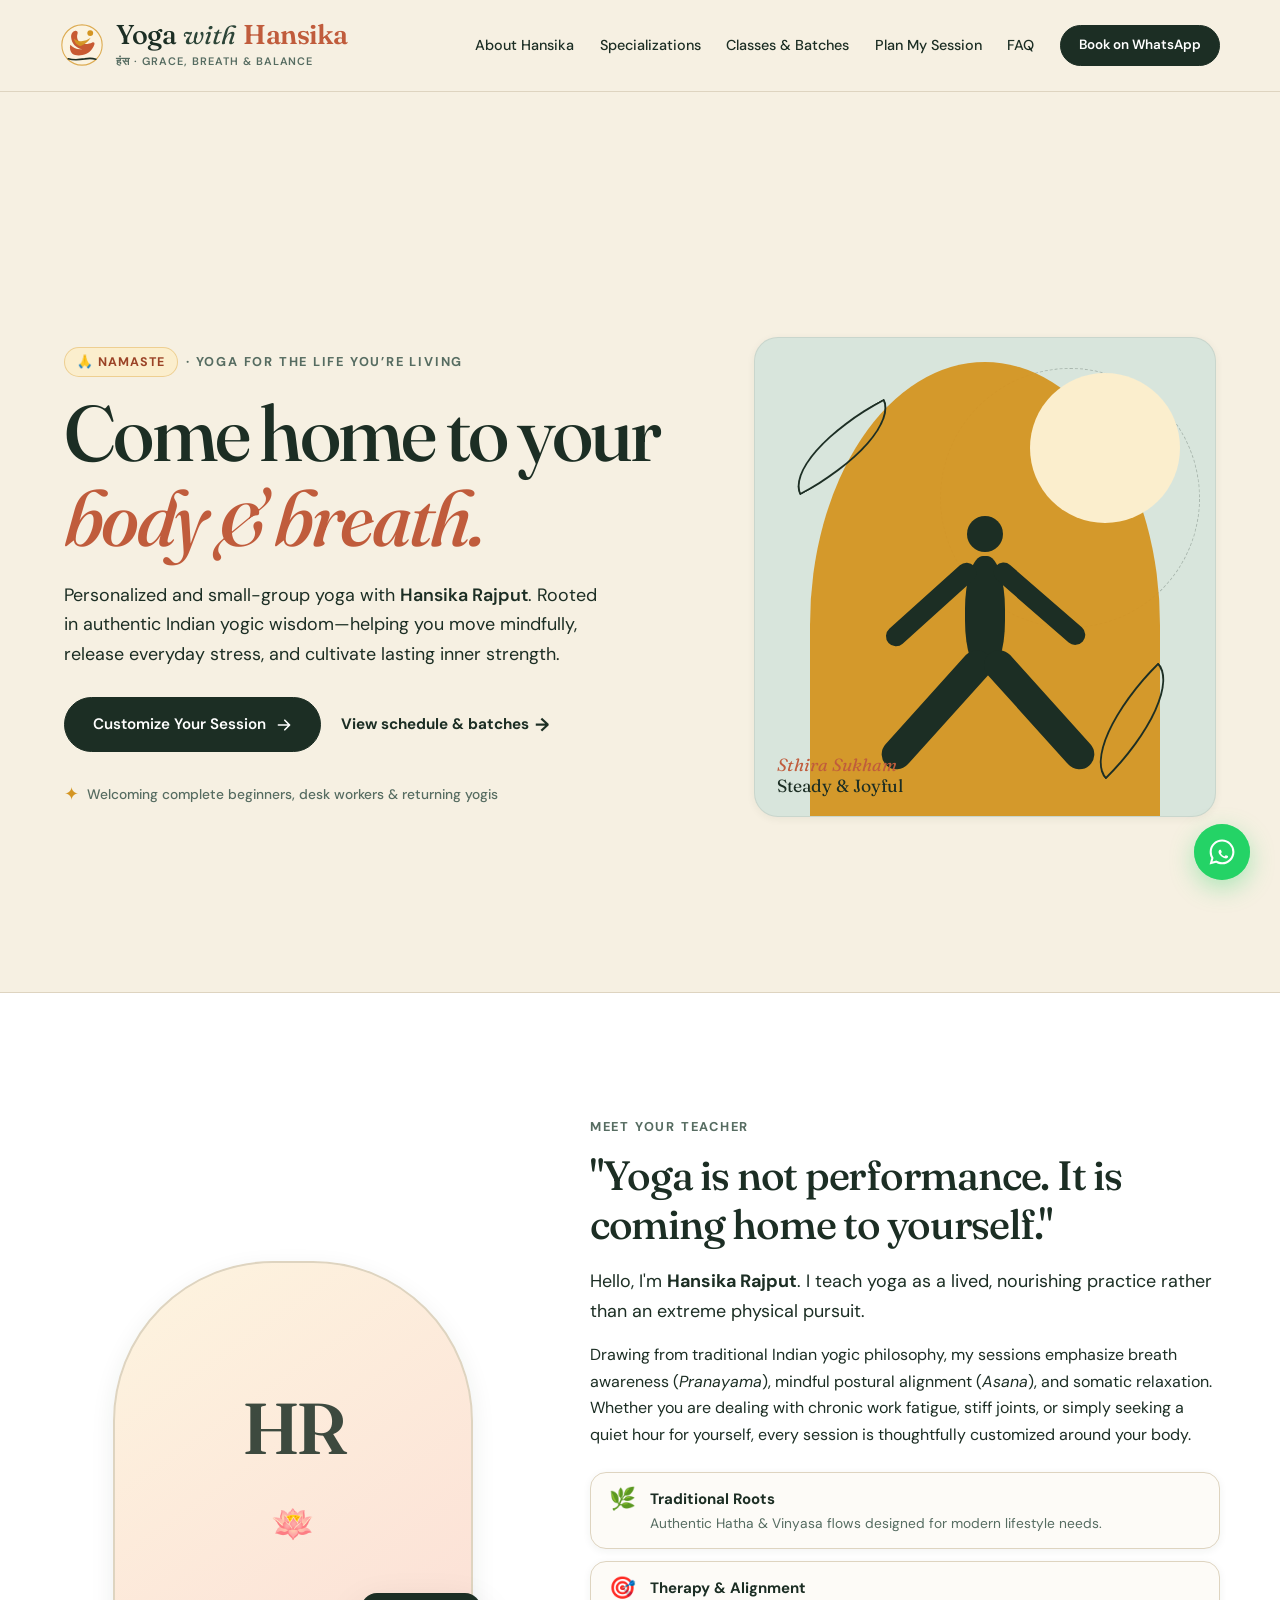
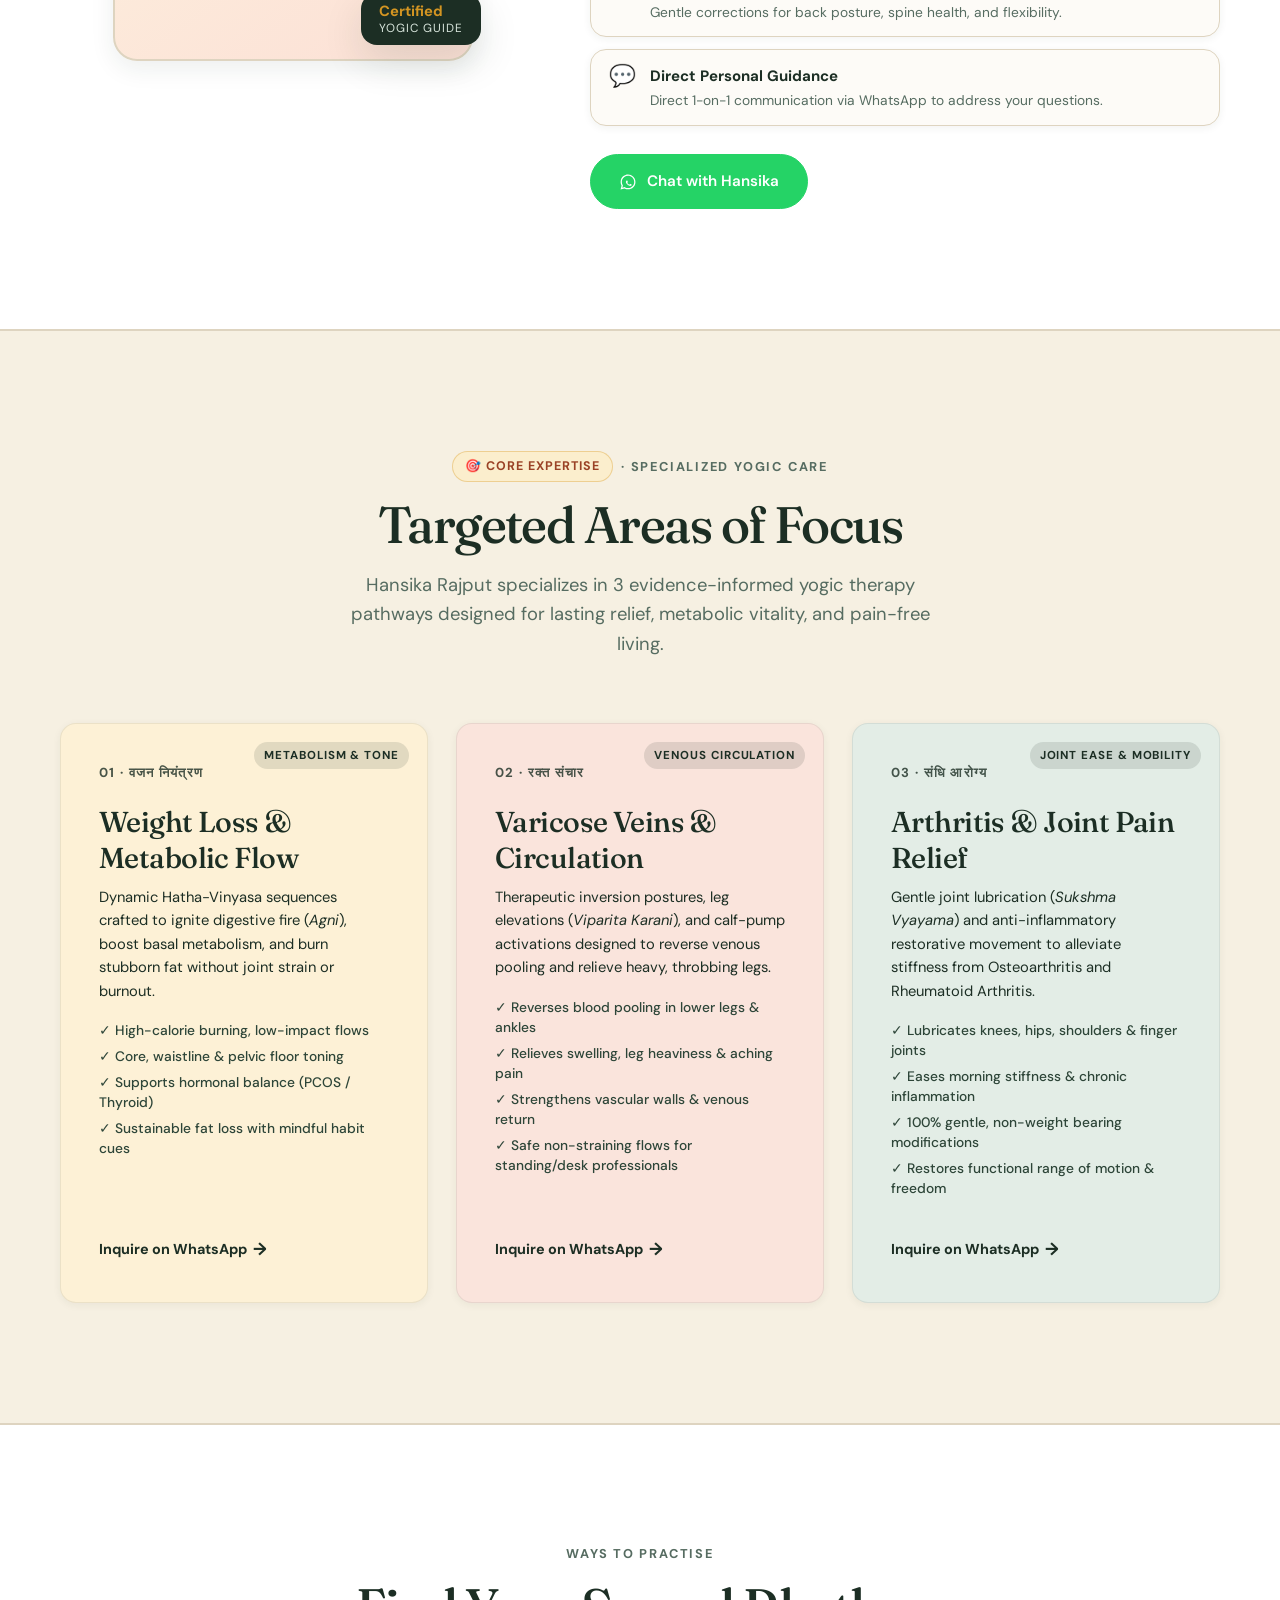
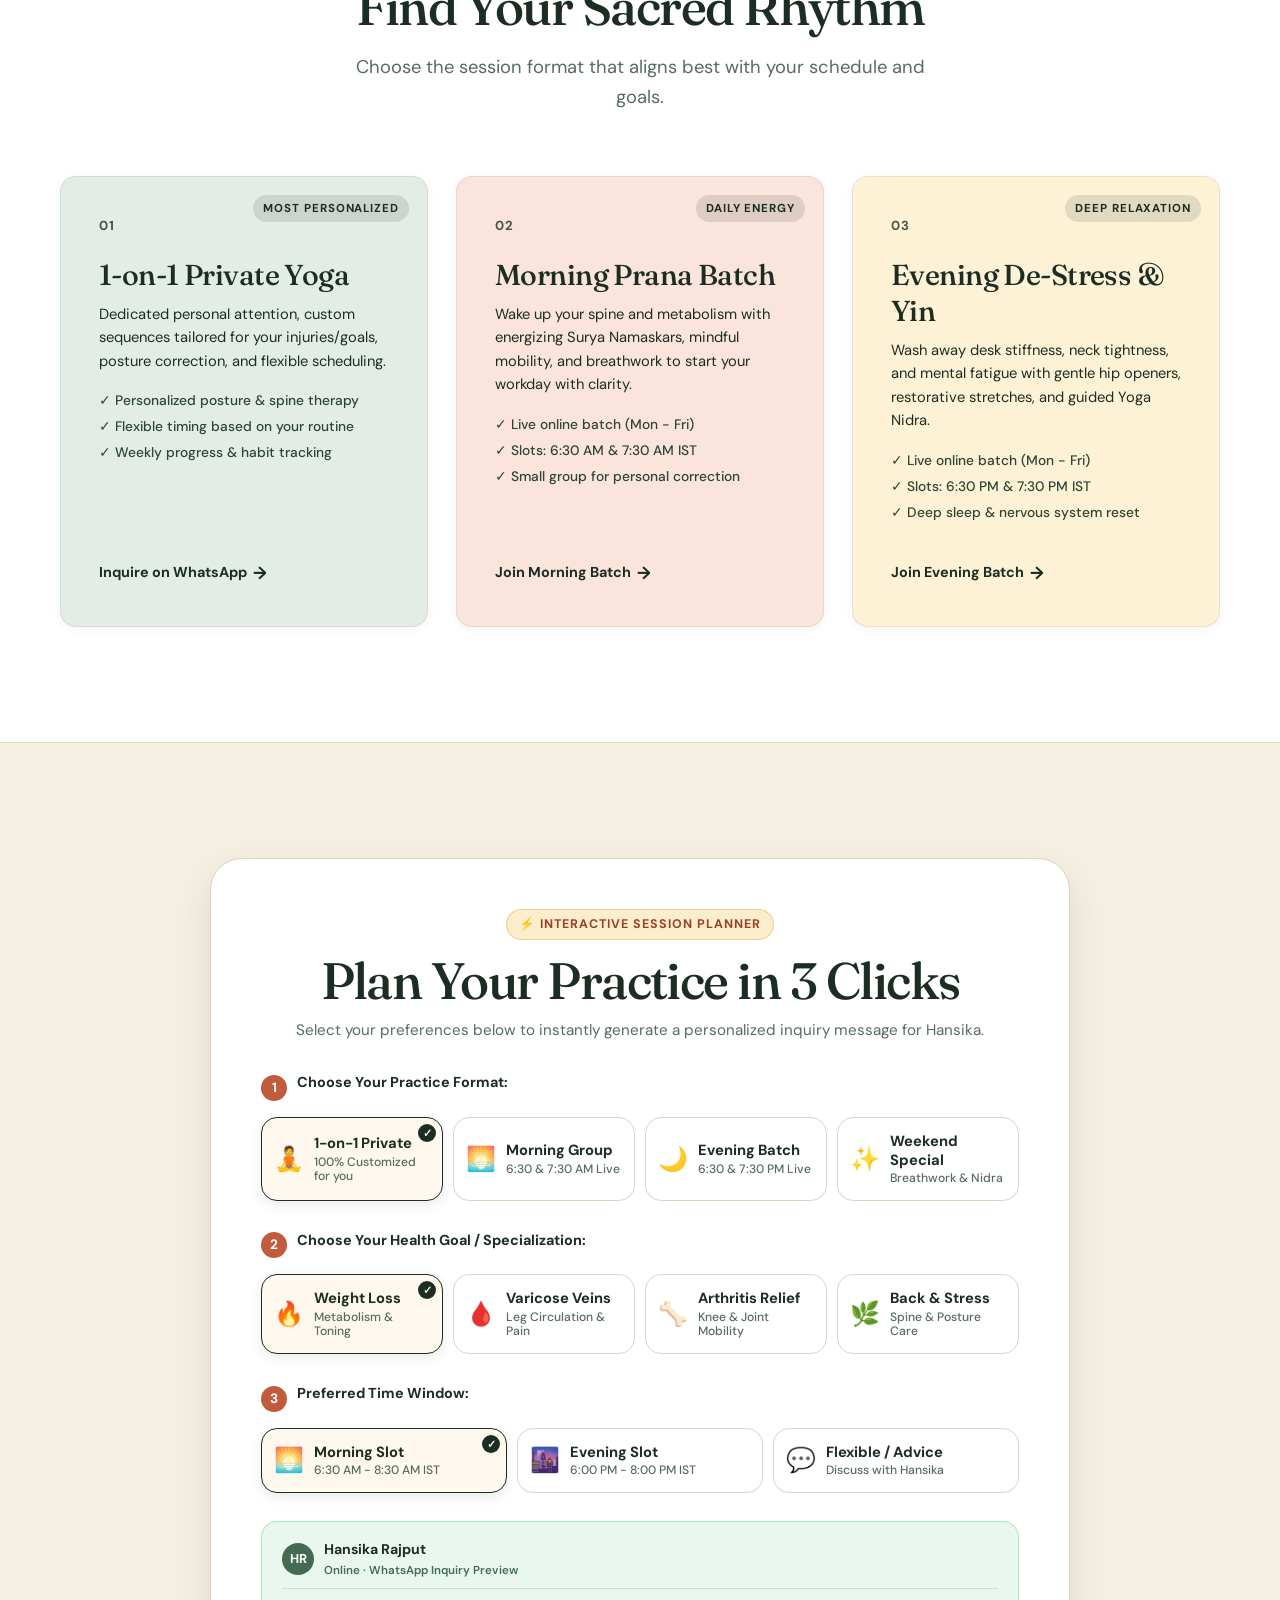
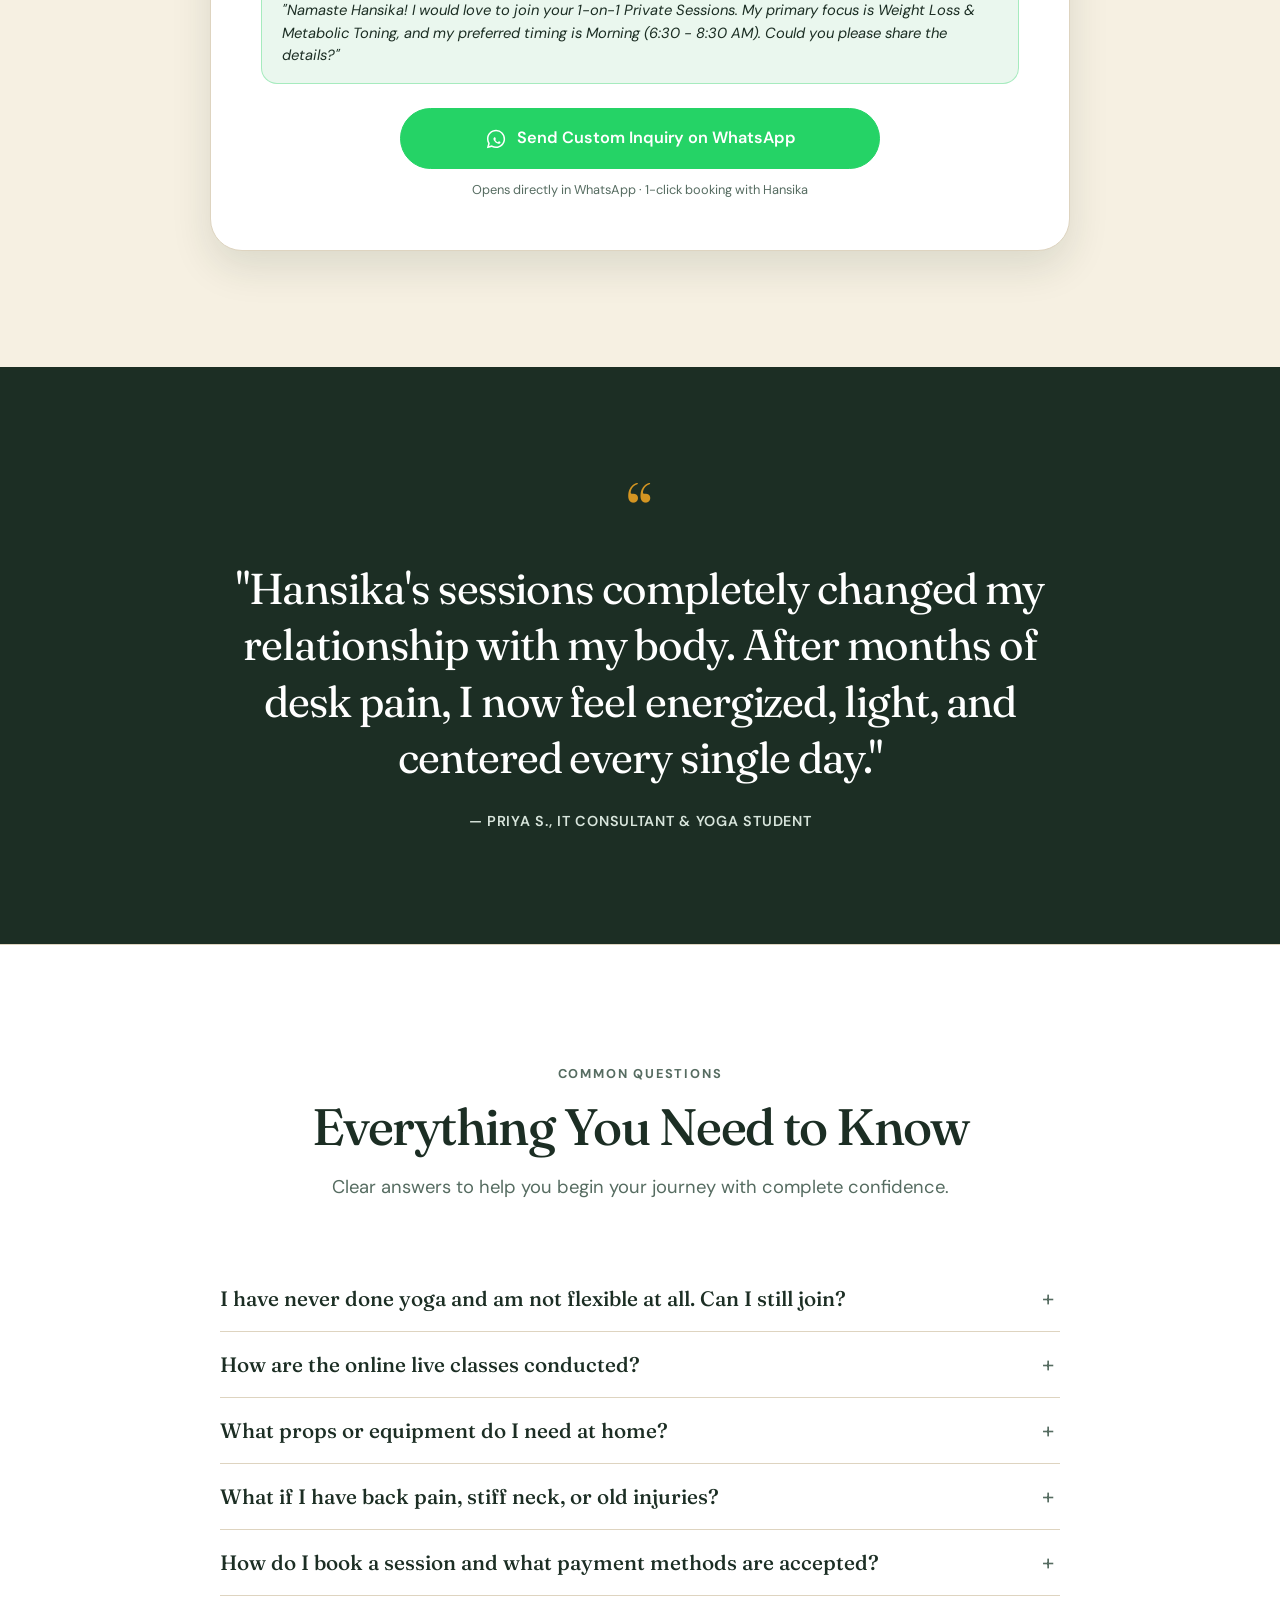
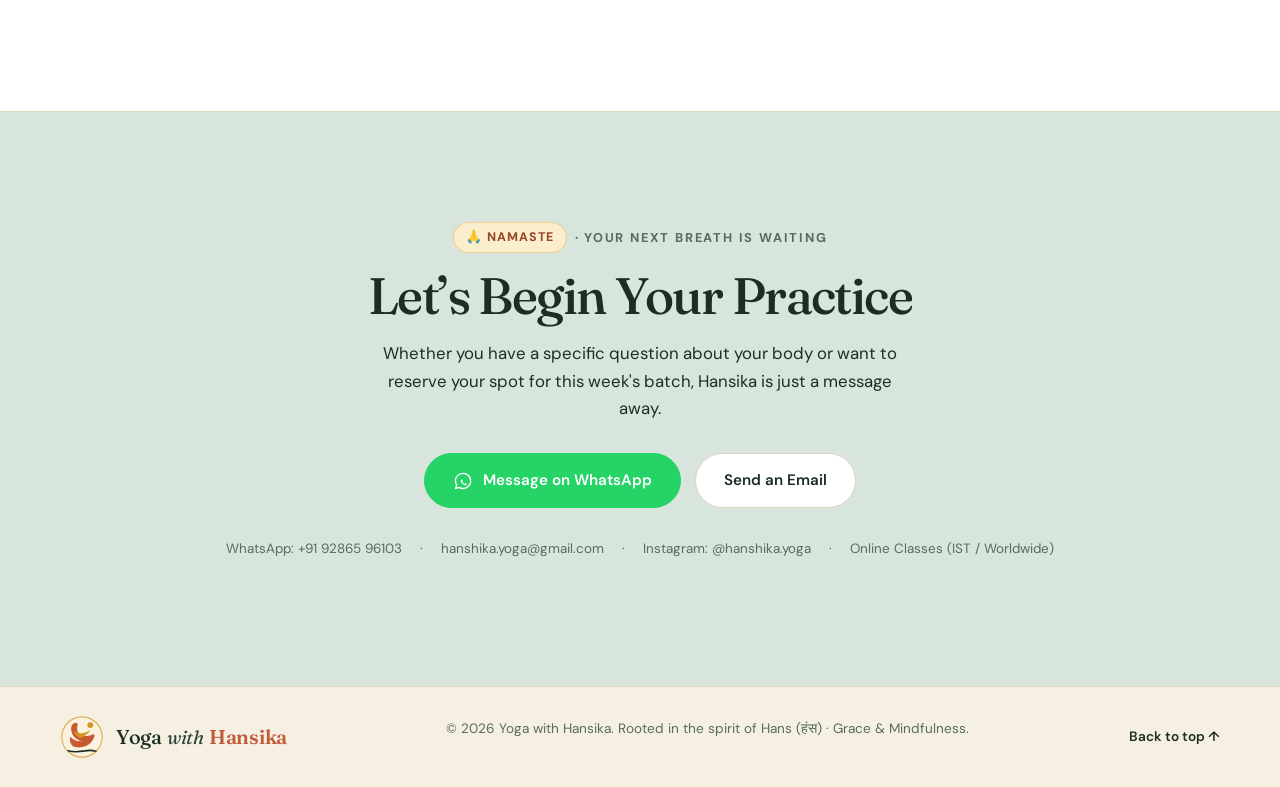
==== commit 806cfcfc: "design: elevate brand typography to classy 'Yoga with Hansika'" ====
--- a/yogasite/index.html
+++ b/yogasite/index.html
@@ -4,29 +4,29 @@
     <meta charset="UTF-8" />
     <meta name="viewport" content="width=device-width, initial-scale=1.0, viewport-fit=cover" />
     <meta name="description" content="Personalized 1-on-1 and small group yoga sessions with Hansika Rajput. Mindful movement, breathwork, and strength rooted in authentic Indian yogic principles." />
-    <meta name="keywords" content="Yogawith_hansika, Hansika Rajput, Hans Yoga, Indian Yoga, Private Yoga Coach, Pranayama, Online Yoga Classes, Yoga for Beginners, Mindfulness" />
+    <meta name="keywords" content="Yoga with Hansika, Hansika Rajput, Hans Yoga, Indian Yoga, Private Yoga Coach, Pranayama, Online Yoga Classes, Yoga for Beginners, Mindfulness" />
     <meta name="author" content="Hansika Rajput" />
     <meta name="theme-color" content="#f6f0e2" />
     
     <!-- Open Graph / WhatsApp Preview Meta Tags -->
     <meta property="og:type" content="website" />
-    <meta property="og:title" content="Yogawith_hansika — Authentic Indian Yogic Practice &amp; Healing" />
+    <meta property="og:title" content="Yoga with Hansika — Authentic Indian Yogic Practice &amp; Healing" />
     <meta property="og:description" content="Come home to your body and breath. Private & small-group yoga sessions with Hansika Rajput for strength, calm, and vitality." />
-    <meta property="og:site_name" content="Yogawith_hansika" />
+    <meta property="og:site_name" content="Yoga with Hansika" />
     
-    <title>Yogawith_hansika — Authentic Indian Yogic Practice &amp; Healing</title>
+    <title>Yoga with Hansika — Authentic Indian Yogic Practice &amp; Healing</title>
     
     <!-- Google Fonts -->
     <link rel="preconnect" href="https://fonts.googleapis.com" />
     <link rel="preconnect" href="https://fonts.gstatic.com" crossorigin />
     <link href="https://fonts.googleapis.com/css2?family=DM+Sans:ital,wght@0,400;0,500;0,600;0,700;1,400&family=Fraunces:ital,opsz,wght@0,9..144,400;0,9..144,500;0,9..144,600;1,9..144,400;1,9..144,500&display=swap" rel="stylesheet" />
     
-    <link rel="stylesheet" href="styles.css?v=8" />
+    <link rel="stylesheet" href="styles.css?v=9" />
   </head>
   <body>
     <!-- Site Header -->
     <header class="site-header">
-      <a class="brand" href="#top" aria-label="Yogawith_hansika Home">
+      <a class="brand" href="#top" aria-label="Yoga with Hansika Home">
         <span class="brand-logo-icon" aria-hidden="true">
           <svg class="hans-logo-svg" viewBox="0 0 48 48" width="40" height="40" fill="none" xmlns="http://www.w3.org/2000/svg">
             <circle cx="24" cy="24" r="22" fill="#FDF4DF" stroke="#D49522" stroke-width="1.2" opacity="0.75"/>
@@ -37,7 +37,7 @@
           </svg>
         </span>
         <div class="brand-text-group">
-          <span class="brand-title">Yogawith_<span>hansika</span></span>
+          <span class="brand-title">Yoga <em>with</em> <span>Hansika</span></span>
           <span class="brand-sub">हंस · Grace, Breath &amp; Balance</span>
         </div>
       </a>
@@ -538,7 +538,7 @@
 
     <!-- Footer -->
     <footer>
-      <a class="brand" href="#top" aria-label="Yogawith_hansika - Back to top">
+      <a class="brand" href="#top" aria-label="Yoga with Hansika - Back to top">
         <span class="brand-logo-icon" aria-hidden="true">
           <svg class="hans-logo-svg" viewBox="0 0 48 48" width="34" height="34" fill="none" xmlns="http://www.w3.org/2000/svg">
             <circle cx="24" cy="24" r="22" fill="#FDF4DF" stroke="#D49522" stroke-width="1.2" opacity="0.75"/>
@@ -549,10 +549,10 @@
           </svg>
         </span>
         <div class="brand-text-group">
-          <span class="brand-title">Yogawith_<span>hansika</span></span>
+          <span class="brand-title">Yoga <em>with</em> <span>Hansika</span></span>
         </div>
       </a>
-      <p>© 2026 Yogawith_hansika. Rooted in the spirit of Hans (हंस) · Grace &amp; Mindfulness.</p>
+      <p>© 2026 Yoga with Hansika. Rooted in the spirit of Hans (हंस) · Grace &amp; Mindfulness.</p>
       <a href="#top" class="back-to-top">Back to top ↑</a>
     </footer>
 
@@ -575,6 +575,6 @@
       </a>
     </aside>
 
-    <script src="script.js?v=5"></script>
+    <script src="script.js?v=7"></script>
   </body>
 </html>
--- a/yogasite/styles.css
+++ b/yogasite/styles.css
@@ -315,24 +315,35 @@
 
 .brand-title {
   font-family: var(--font-serif);
-  font-size: clamp(1.22rem, 2.2vw, 1.65rem);
-  letter-spacing: -0.03em;
+  font-size: clamp(1.25rem, 2.3vw, 1.7rem);
+  letter-spacing: -0.015em;
   line-height: 1.1;
-  font-weight: 600;
+  font-weight: 500;
+  color: var(--ink);
+}
+
+.brand-title em {
+  font-style: italic;
+  font-family: var(--font-serif);
+  font-weight: 400;
+  color: var(--ink-light);
+  font-size: 0.96em;
+  margin: 0 1.5px;
 }
 
 .brand-title span {
   color: var(--terracotta);
+  font-weight: 600;
 }
 
 .brand-sub {
   font-size: 0.68rem;
   font-family: var(--font-body);
   font-weight: 600;
-  letter-spacing: 0.08em;
+  letter-spacing: 0.09em;
   text-transform: uppercase;
   color: var(--ink-muted);
-  margin-top: 2px;
+  margin-top: 3px;
 }
 
 .site-nav {
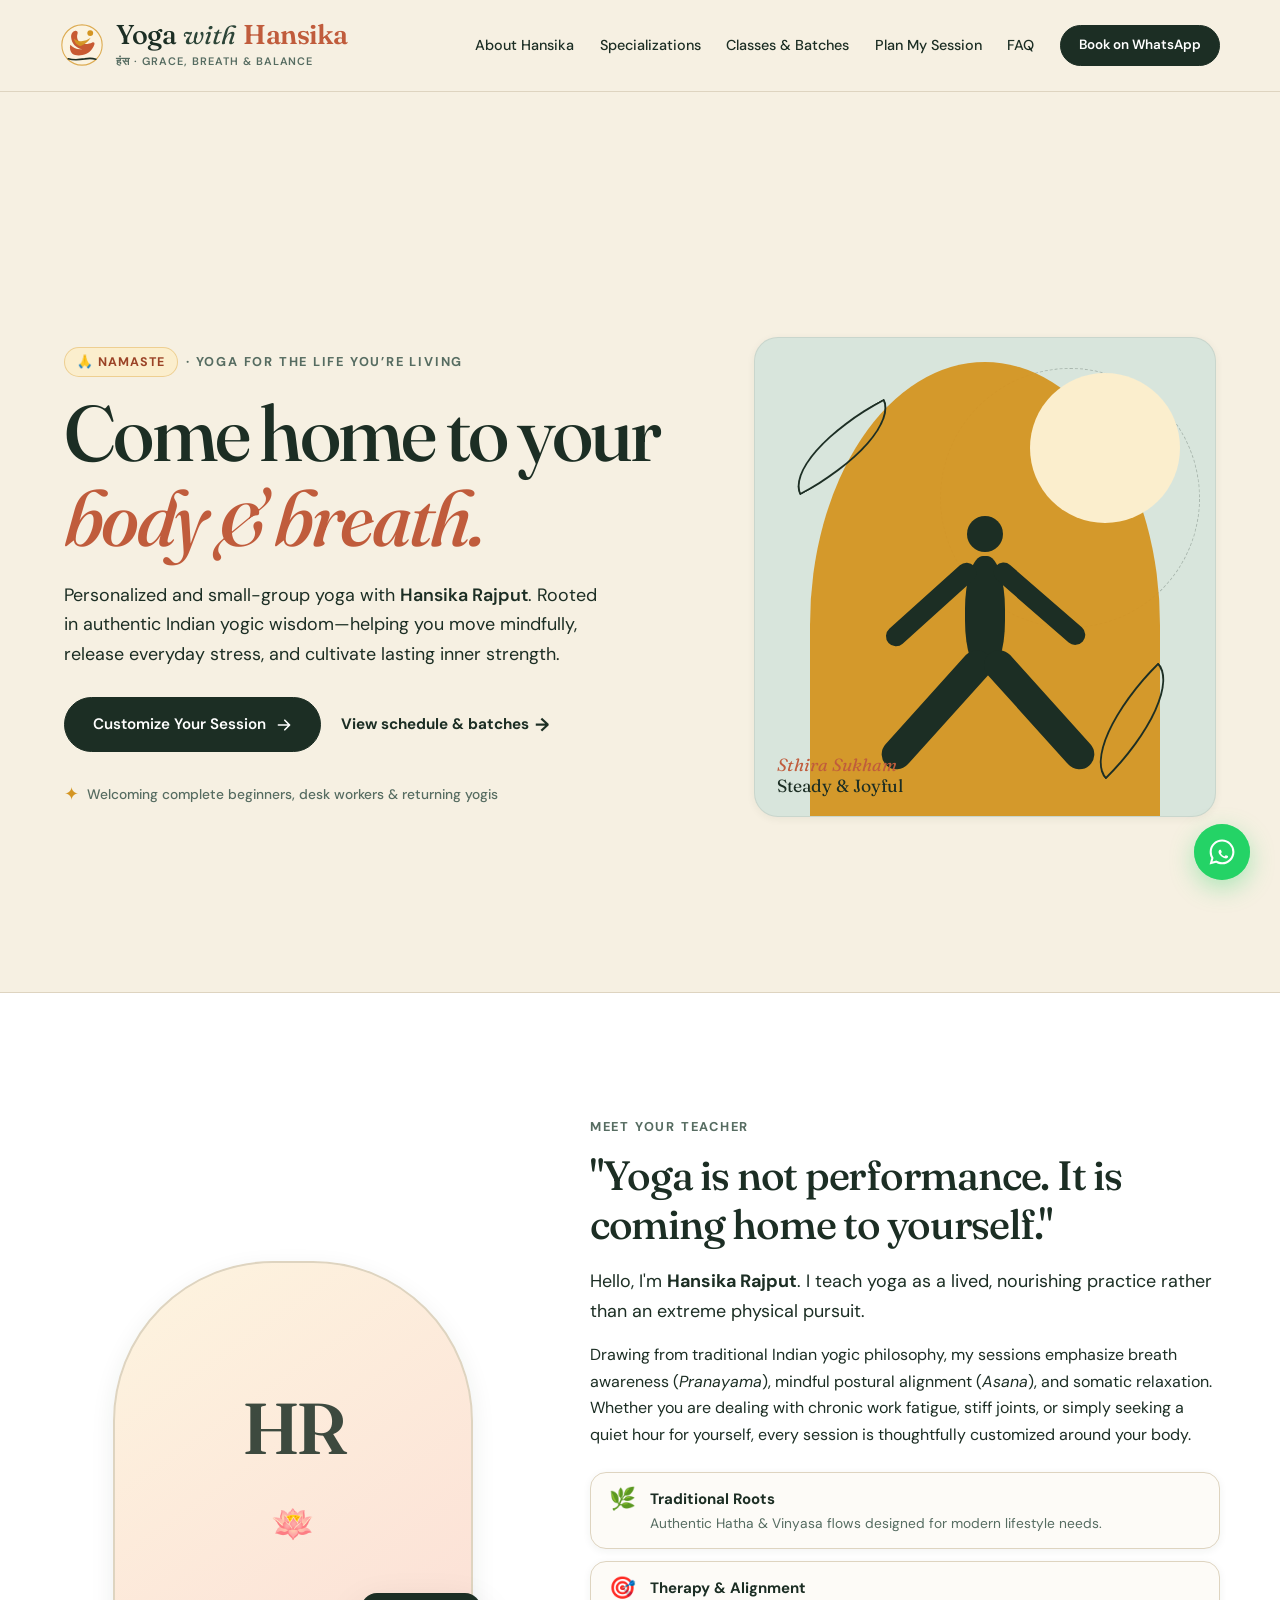
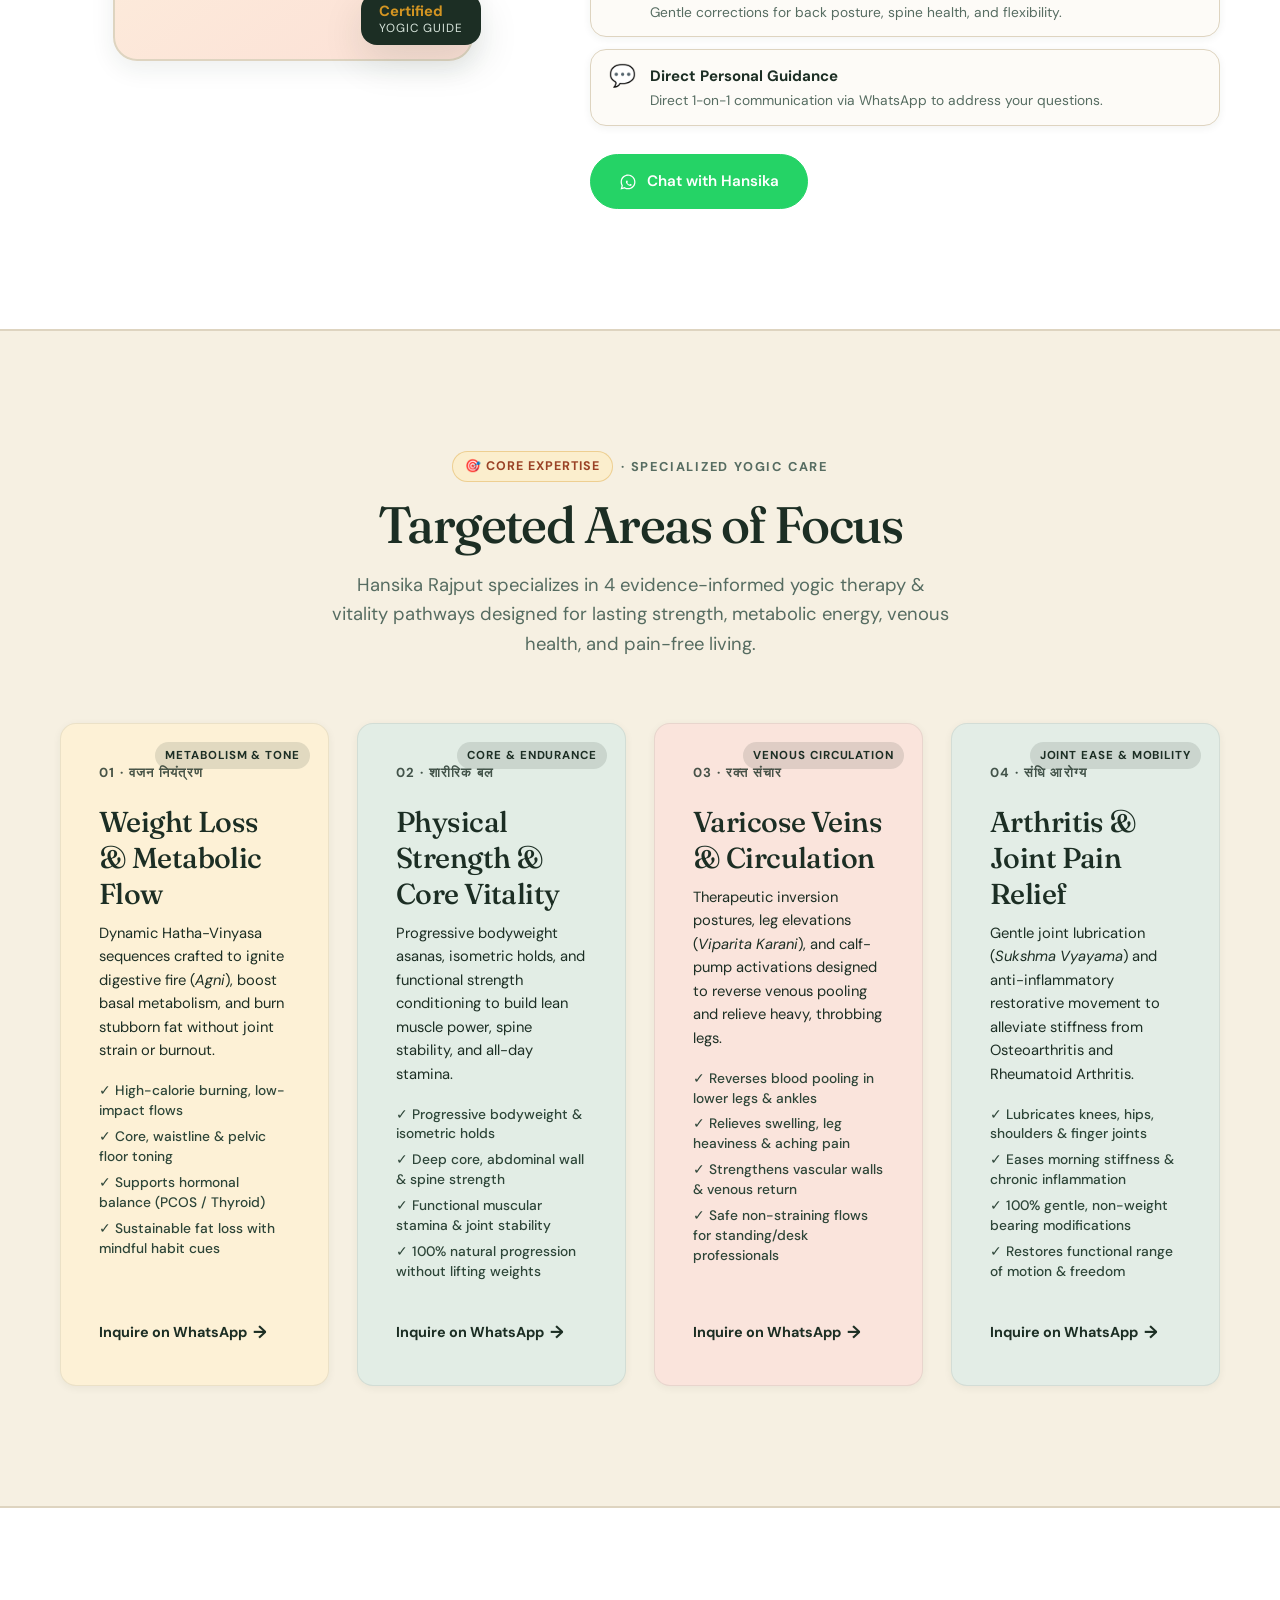
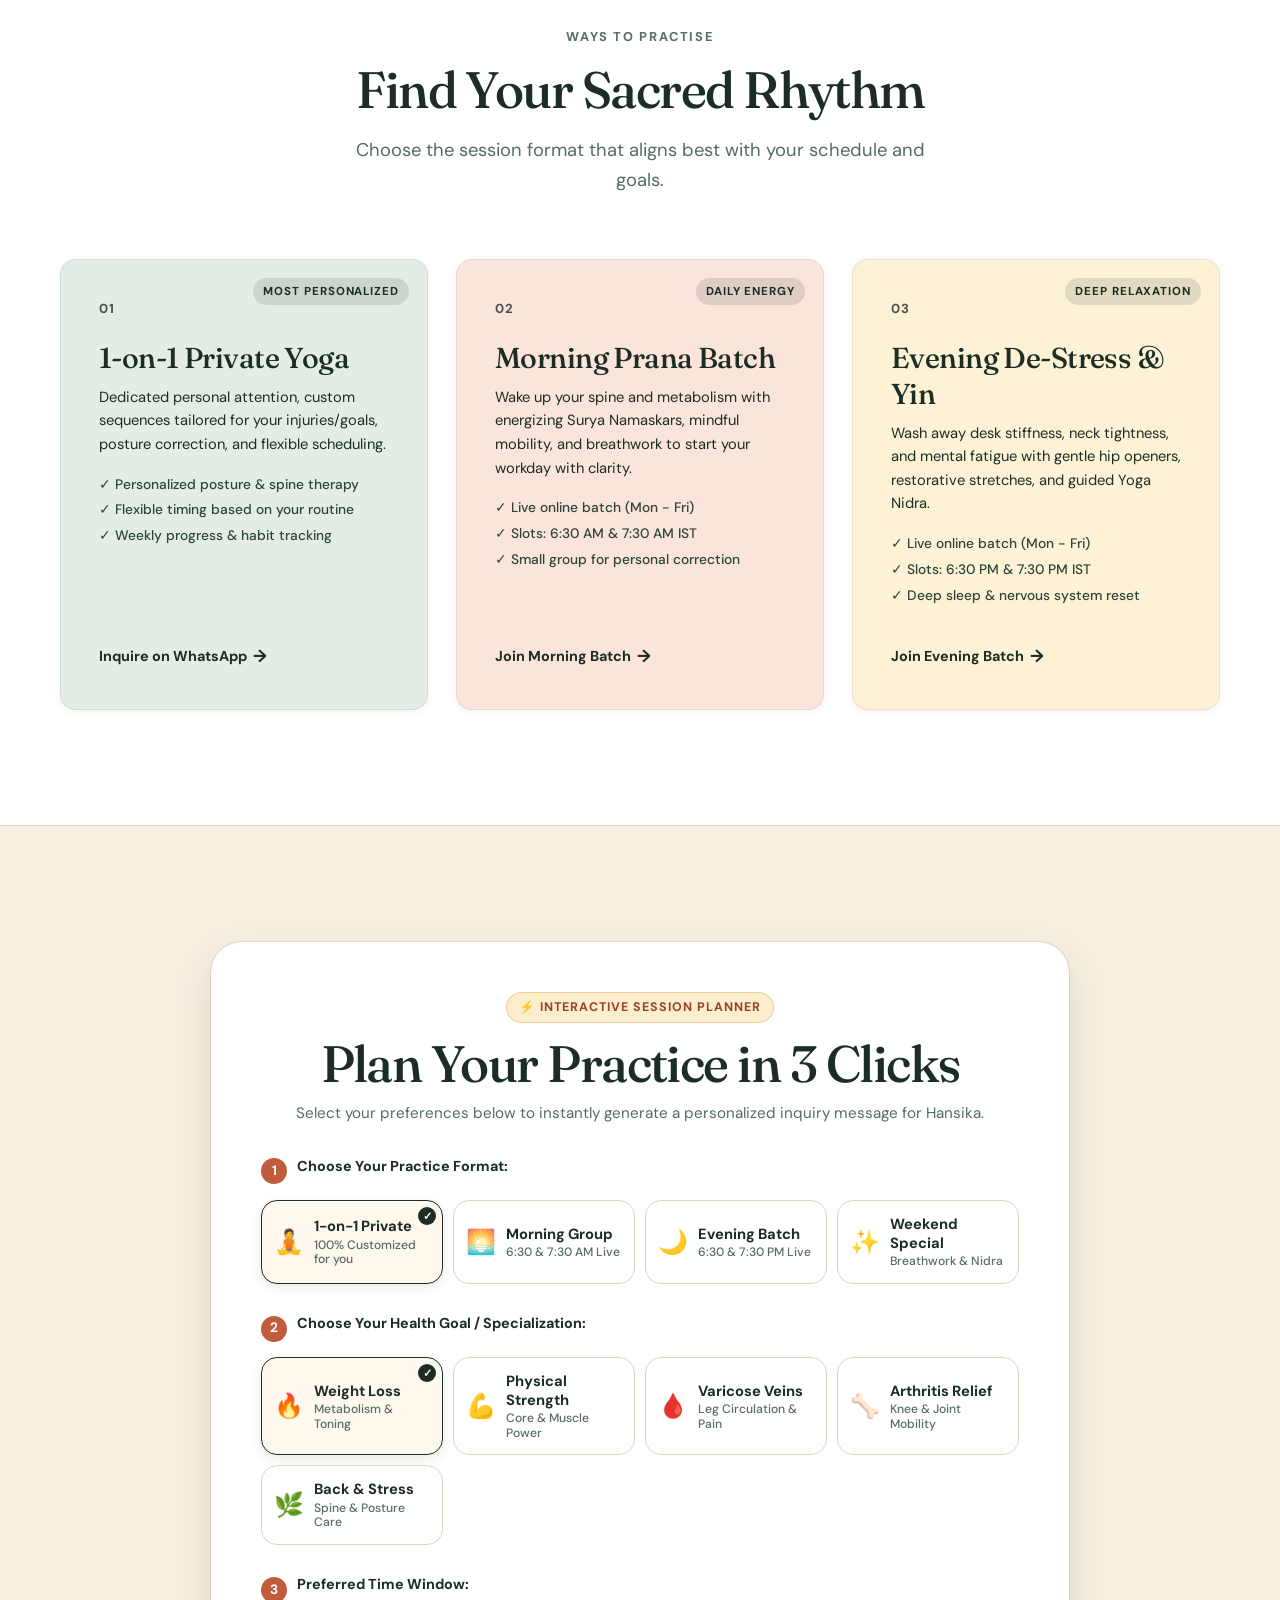
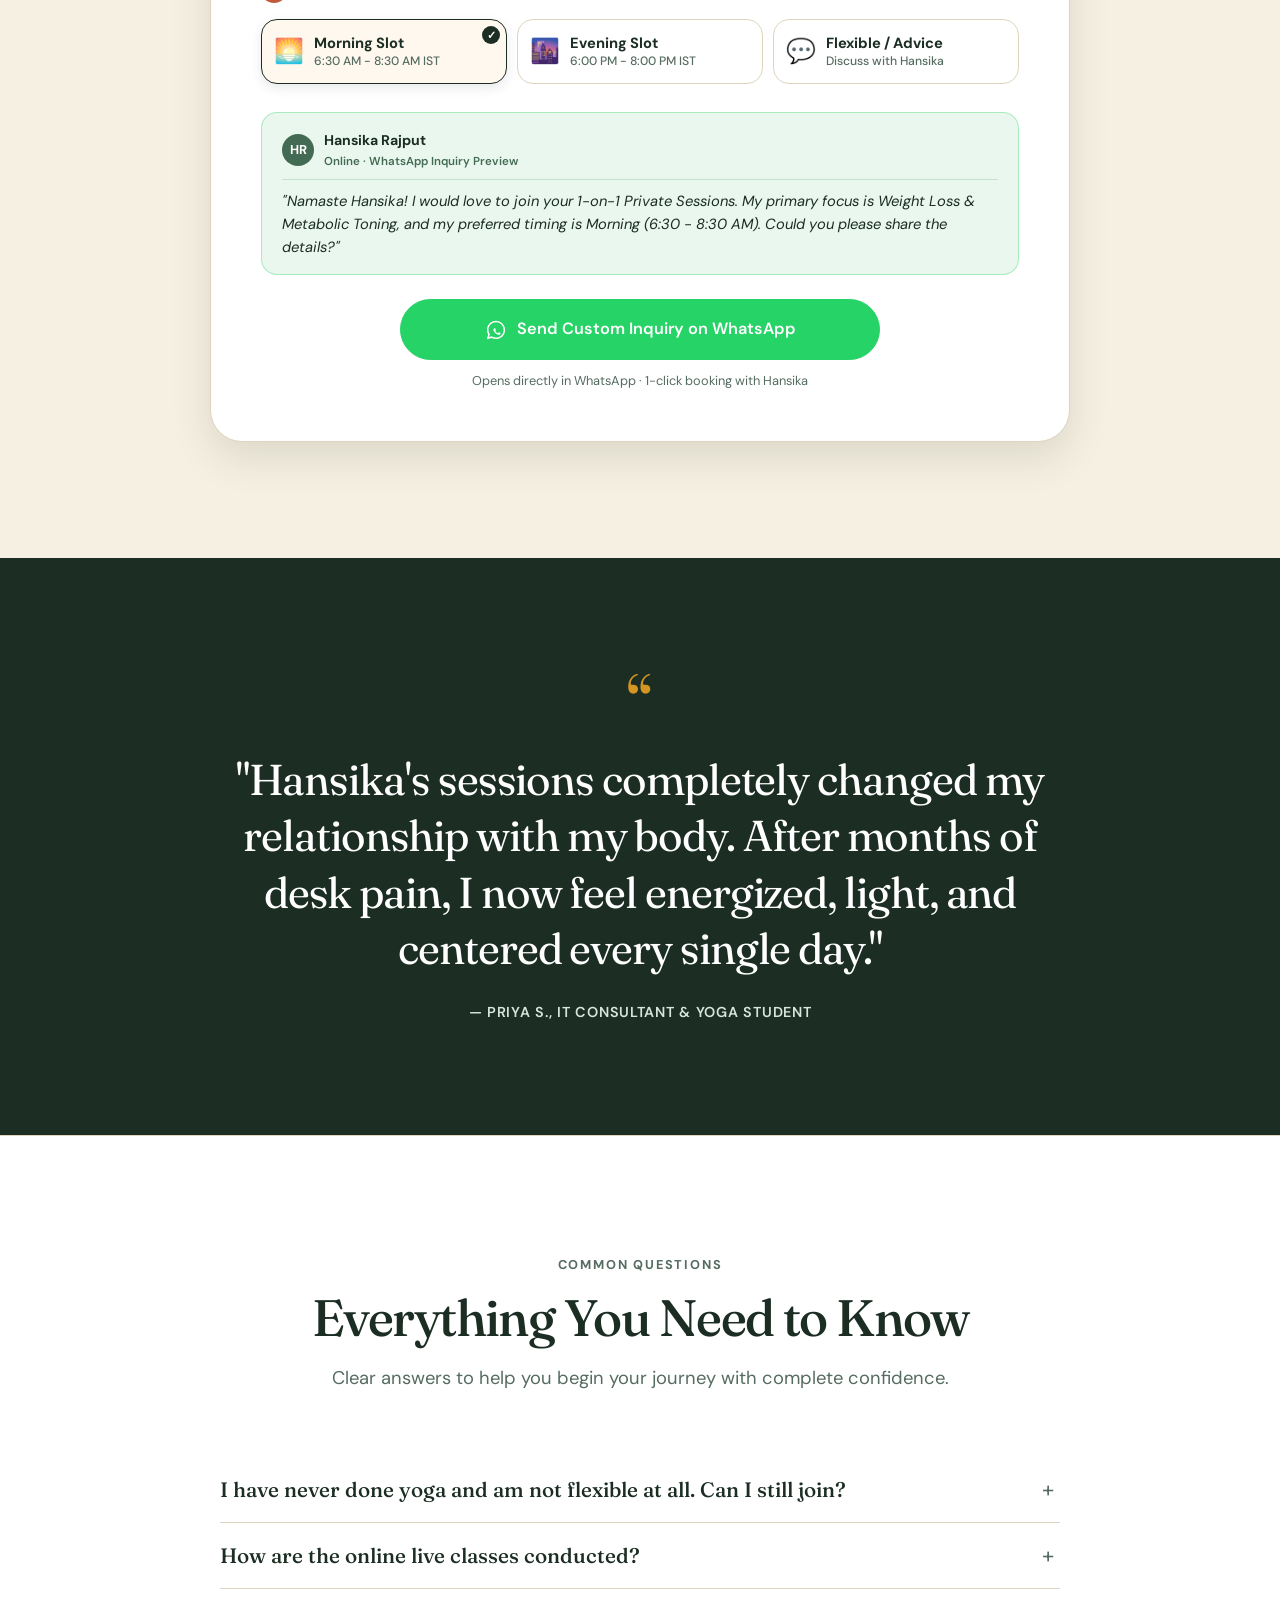
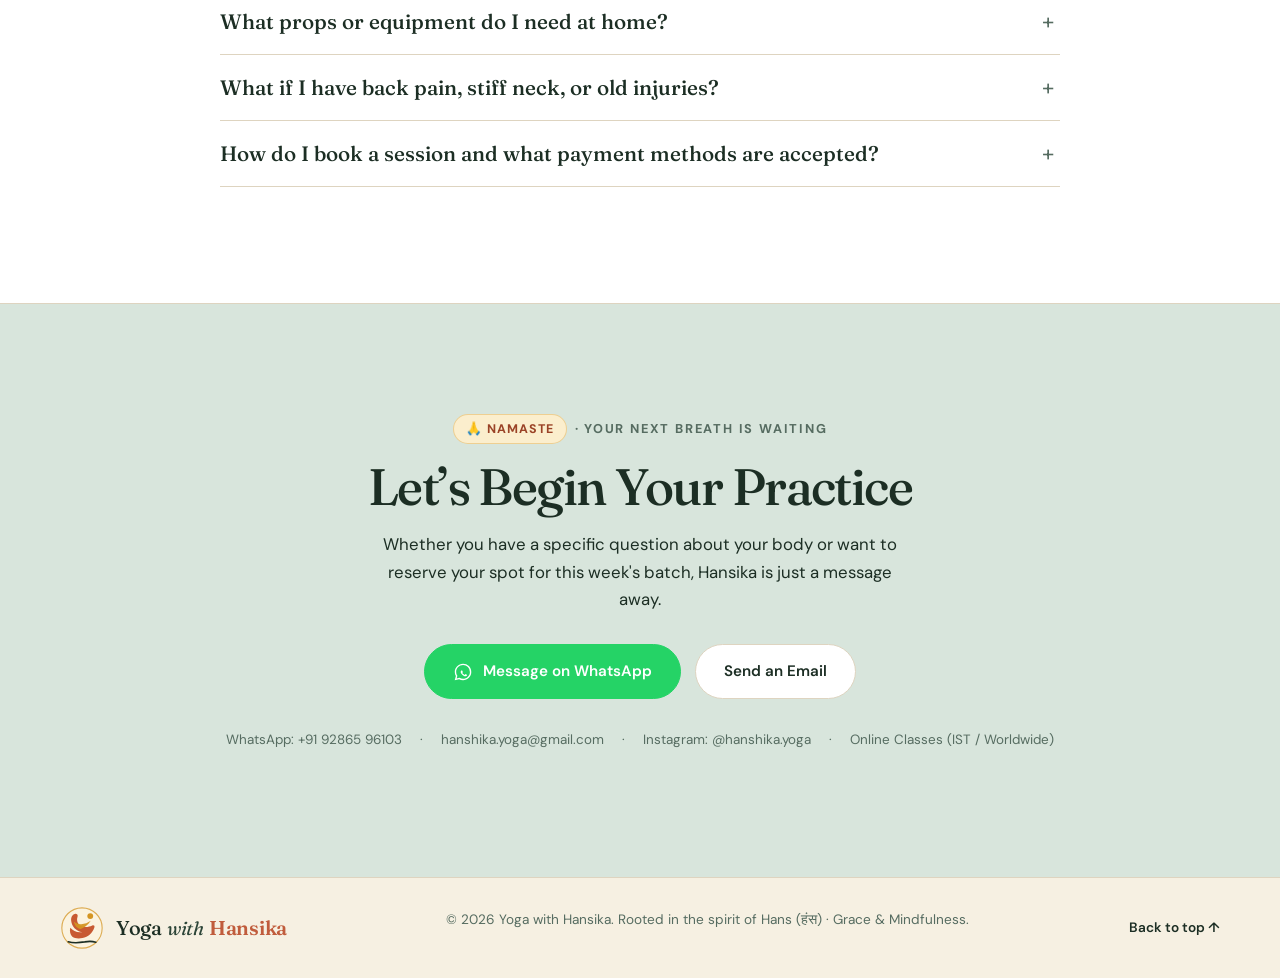
==== commit 746d49b8: "feat: add Physical Strength & Core Vitality specialization card and customizer option" ====
--- a/yogasite/index.html
+++ b/yogasite/index.html
@@ -21,7 +21,7 @@
     <link rel="preconnect" href="https://fonts.gstatic.com" crossorigin />
     <link href="https://fonts.googleapis.com/css2?family=DM+Sans:ital,wght@0,400;0,500;0,600;0,700;1,400&family=Fraunces:ital,opsz,wght@0,9..144,400;0,9..144,500;0,9..144,600;1,9..144,400;1,9..144,500&display=swap" rel="stylesheet" />
     
-    <link rel="stylesheet" href="styles.css?v=9" />
+    <link rel="stylesheet" href="styles.css?v=10" />
   </head>
   <body>
     <!-- Site Header -->
@@ -162,7 +162,7 @@
         <div class="section-heading reveal">
           <p class="eyebrow"><span class="namaste-badge">🎯 Core Expertise</span> · Specialized Yogic Care</p>
           <h2>Targeted Areas of Focus</h2>
-          <p class="section-subtext">Hansika Rajput specializes in 3 evidence-informed yogic therapy pathways designed for lasting relief, metabolic vitality, and pain-free living.</p>
+          <p class="section-subtext">Hansika Rajput specializes in 4 evidence-informed yogic therapy &amp; vitality pathways designed for lasting strength, metabolic energy, venous health, and pain-free living.</p>
         </div>
 
         <div class="cards">
@@ -183,10 +183,27 @@
             </a>
           </article>
 
-          <!-- Spec 2: Varicose Veins (Clay / Terracotta tint) -->
+          <!-- Spec 2: Physical Strength (Tulsi / Sage tint) -->
+          <article class="card card-tulsi reveal-card">
+            <div class="card-badge">Core &amp; Endurance</div>
+            <span class="card-num">02 · शारीरिक बल</span>
+            <h3>Physical Strength &amp; Core Vitality</h3>
+            <p>Progressive bodyweight asanas, isometric holds, and functional strength conditioning to build lean muscle power, spine stability, and all-day stamina.</p>
+            <ul class="card-features">
+              <li>✓ Progressive bodyweight &amp; isometric holds</li>
+              <li>✓ Deep core, abdominal wall &amp; spine strength</li>
+              <li>✓ Functional muscular stamina &amp; joint stability</li>
+              <li>✓ 100% natural progression without lifting weights</li>
+            </ul>
+            <a href="https://wa.me/919286596103?text=Namaste%20Hansika!%20I%20would%20like%20to%20inquire%20about%20your%20Physical%20Strength%20Yoga%20sessions." target="_blank" rel="noopener noreferrer" class="card-cta">
+              Inquire on WhatsApp <b aria-hidden="true">→</b>
+            </a>
+          </article>
+
+          <!-- Spec 3: Varicose Veins (Clay / Terracotta tint) -->
           <article class="card card-clay reveal-card">
             <div class="card-badge">Venous Circulation</div>
-            <span class="card-num">02 · रक्त संचार</span>
+            <span class="card-num">03 · रक्त संचार</span>
             <h3>Varicose Veins &amp; Circulation</h3>
             <p>Therapeutic inversion postures, leg elevations (<em>Viparita Karani</em>), and calf-pump activations designed to reverse venous pooling and relieve heavy, throbbing legs.</p>
             <ul class="card-features">
@@ -200,10 +217,10 @@
             </a>
           </article>
 
-          <!-- Spec 3: Arthritis (Sage / Tulsi tint) -->
+          <!-- Spec 4: Arthritis (Sage / Tulsi tint) -->
           <article class="card card-sage reveal-card">
             <div class="card-badge">Joint Ease &amp; Mobility</div>
-            <span class="card-num">03 · संधि आरोग्य</span>
+            <span class="card-num">04 · संधि आरोग्य</span>
             <h3>Arthritis &amp; Joint Pain Relief</h3>
             <p>Gentle joint lubrication (<em>Sukshma Vyayama</em>) and anti-inflammatory restorative movement to alleviate stiffness from Osteoarthritis and Rheumatoid Arthritis.</p>
             <ul class="card-features">
@@ -336,12 +353,20 @@
                 <span class="step-badge">2</span>
                 <label class="group-label">Choose Your Health Goal / Specialization:</label>
               </div>
-              <div class="tile-grid tile-grid-4" id="goal-options">
+              <div class="tile-grid tile-grid-5" id="goal-options">
                 <button type="button" class="tile-card active" data-val="Weight Loss &amp; Metabolic Toning">
                   <span class="tile-icon">🔥</span>
                   <div class="tile-text">
                     <strong>Weight Loss</strong>
                     <span>Metabolism &amp; Toning</span>
+                  </div>
+                  <span class="tile-check" aria-hidden="true">✓</span>
+                </button>
+                <button type="button" class="tile-card" data-val="Physical Strength &amp; Core Vitality">
+                  <span class="tile-icon">💪</span>
+                  <div class="tile-text">
+                    <strong>Physical Strength</strong>
+                    <span>Core &amp; Muscle Power</span>
                   </div>
                   <span class="tile-check" aria-hidden="true">✓</span>
                 </button>
@@ -575,6 +600,6 @@
       </a>
     </aside>
 
-    <script src="script.js?v=7"></script>
+    <script src="script.js?v=8"></script>
   </body>
 </html>
--- a/yogasite/styles.css
+++ b/yogasite/styles.css
@@ -900,6 +900,11 @@
   margin: 0 auto;
 }
 
+.specializations-section .cards {
+  grid-template-columns: repeat(4, 1fr);
+  max-width: 1360px;
+}
+
 .card {
   padding: clamp(26px, 3.5vw, 38px);
   min-height: 360px;
@@ -992,6 +997,7 @@
 .card-sage { background: #e3ede6; }
 .card-clay { background: #fae4dc; }
 .card-sun { background: #fdf1d6; }
+.card-tulsi { background: #e2ede5; }
 
 /* --------------------------------------------------------------------------
    SECTION 5: WhatsApp Customizer Widget
@@ -1429,11 +1435,12 @@
   }
 
   .spec-grid,
+  .specializations-section .cards,
   .cards {
     grid-template-columns: repeat(2, 1fr);
   }
 
-  .card:last-child {
+  .offerings .card:last-child {
     grid-column: span 2;
   }
 }
@@ -1720,6 +1727,10 @@
   grid-template-columns: repeat(4, 1fr);
 }
 
+.tile-grid-5 {
+  grid-template-columns: repeat(auto-fit, minmax(180px, 1fr));
+}
+
 .tile-grid-3 {
   grid-template-columns: repeat(3, 1fr);
 }
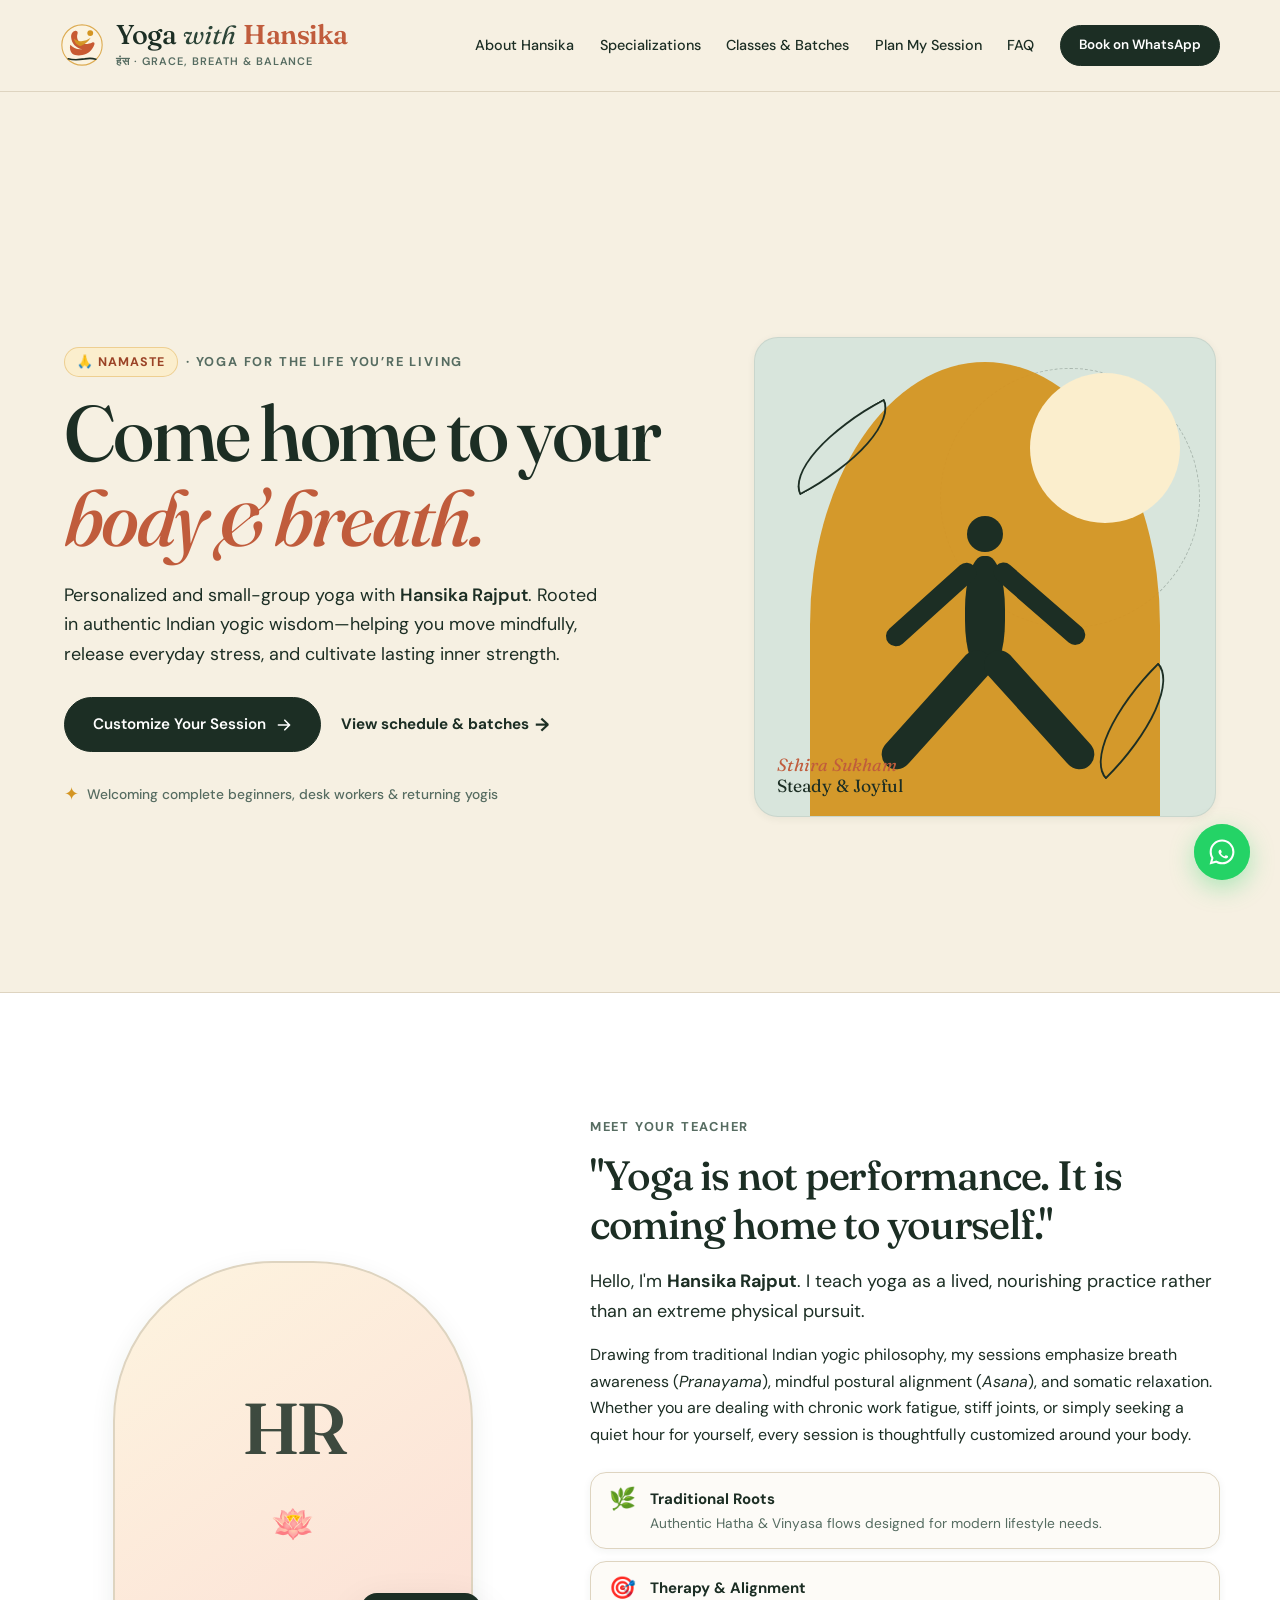
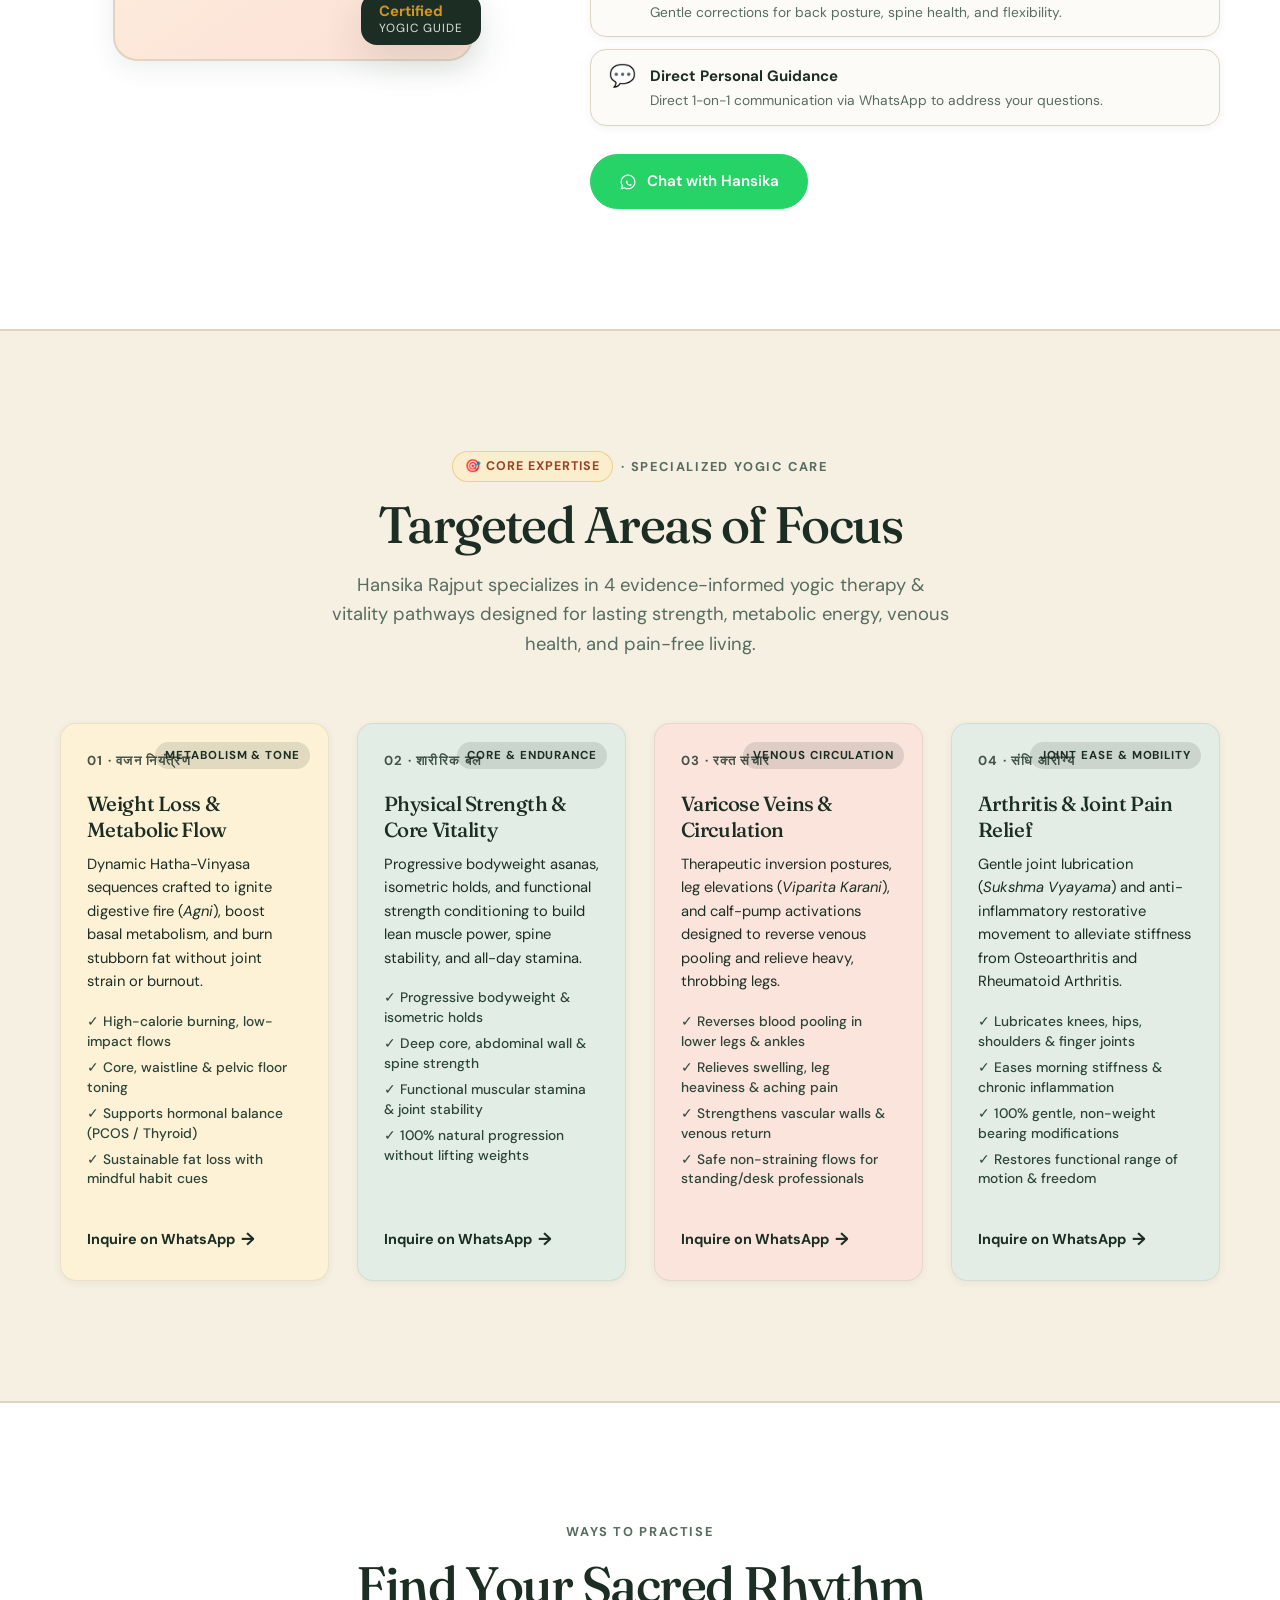
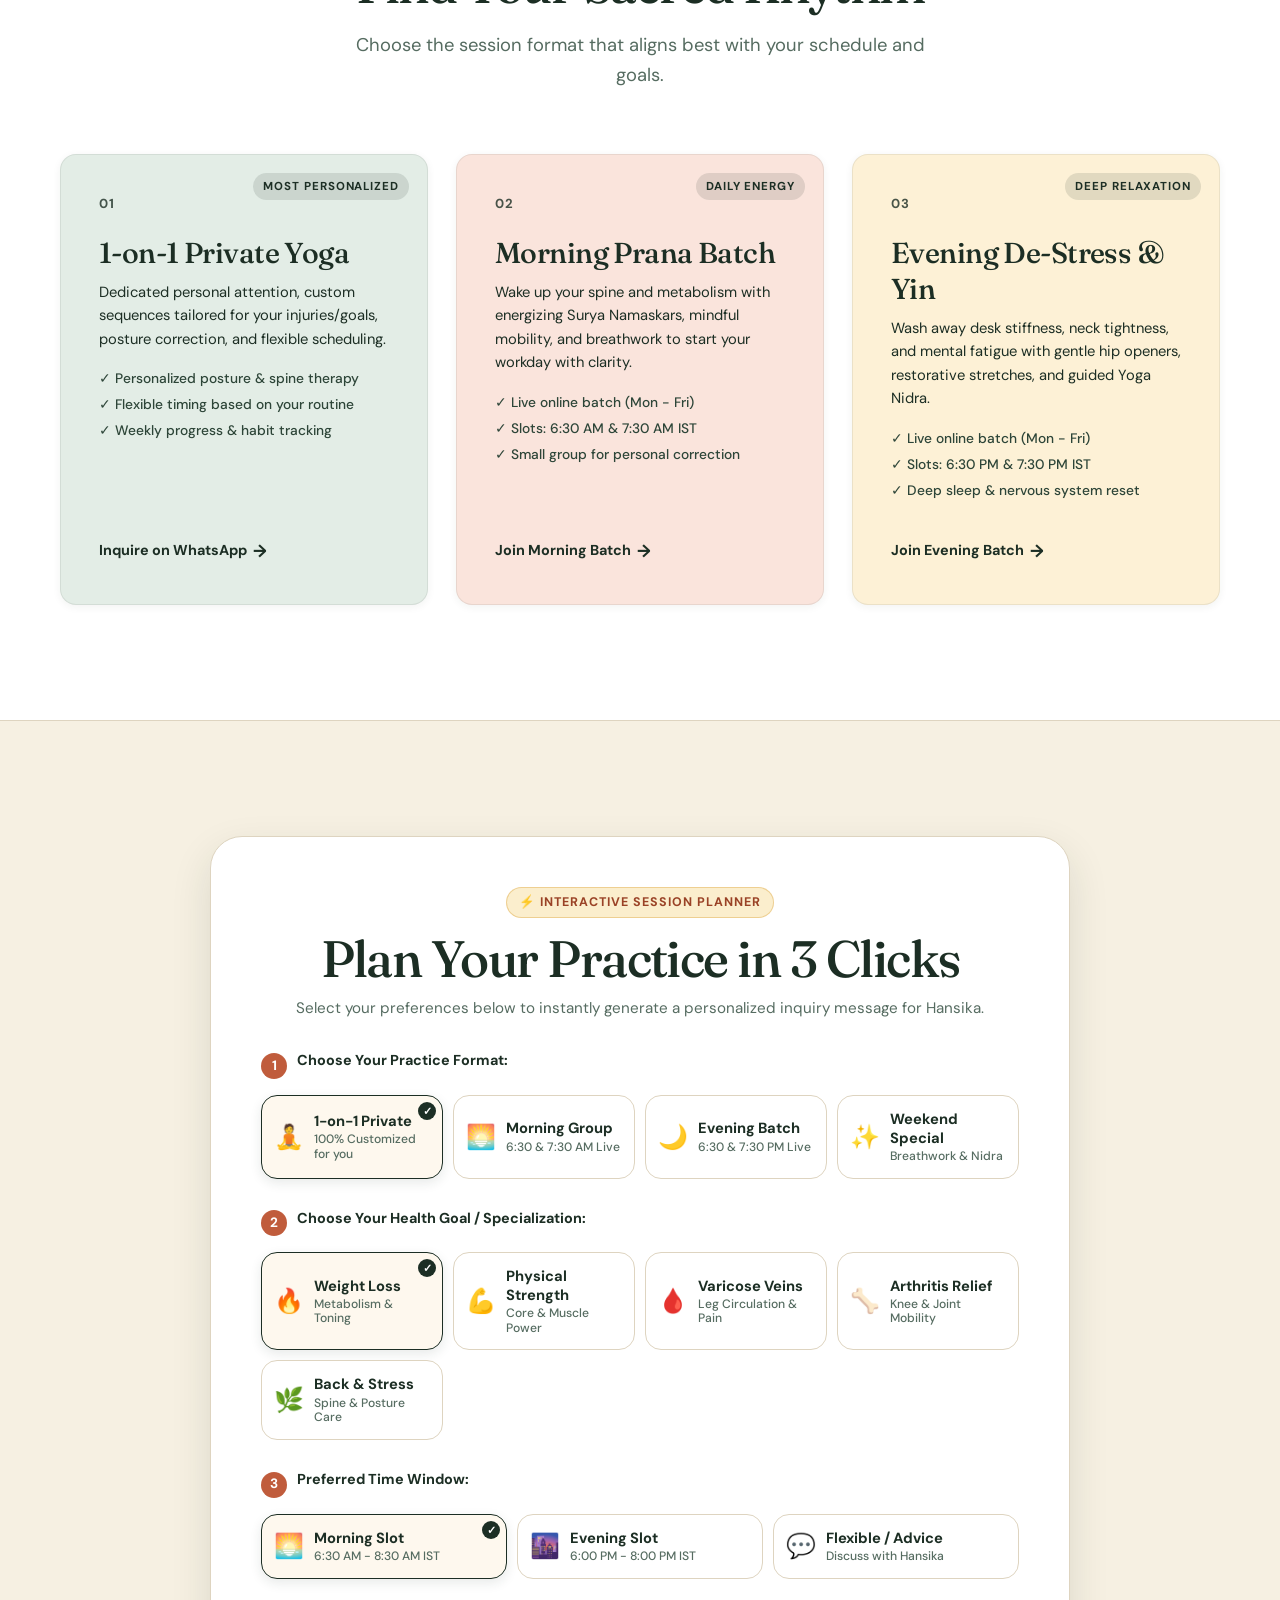
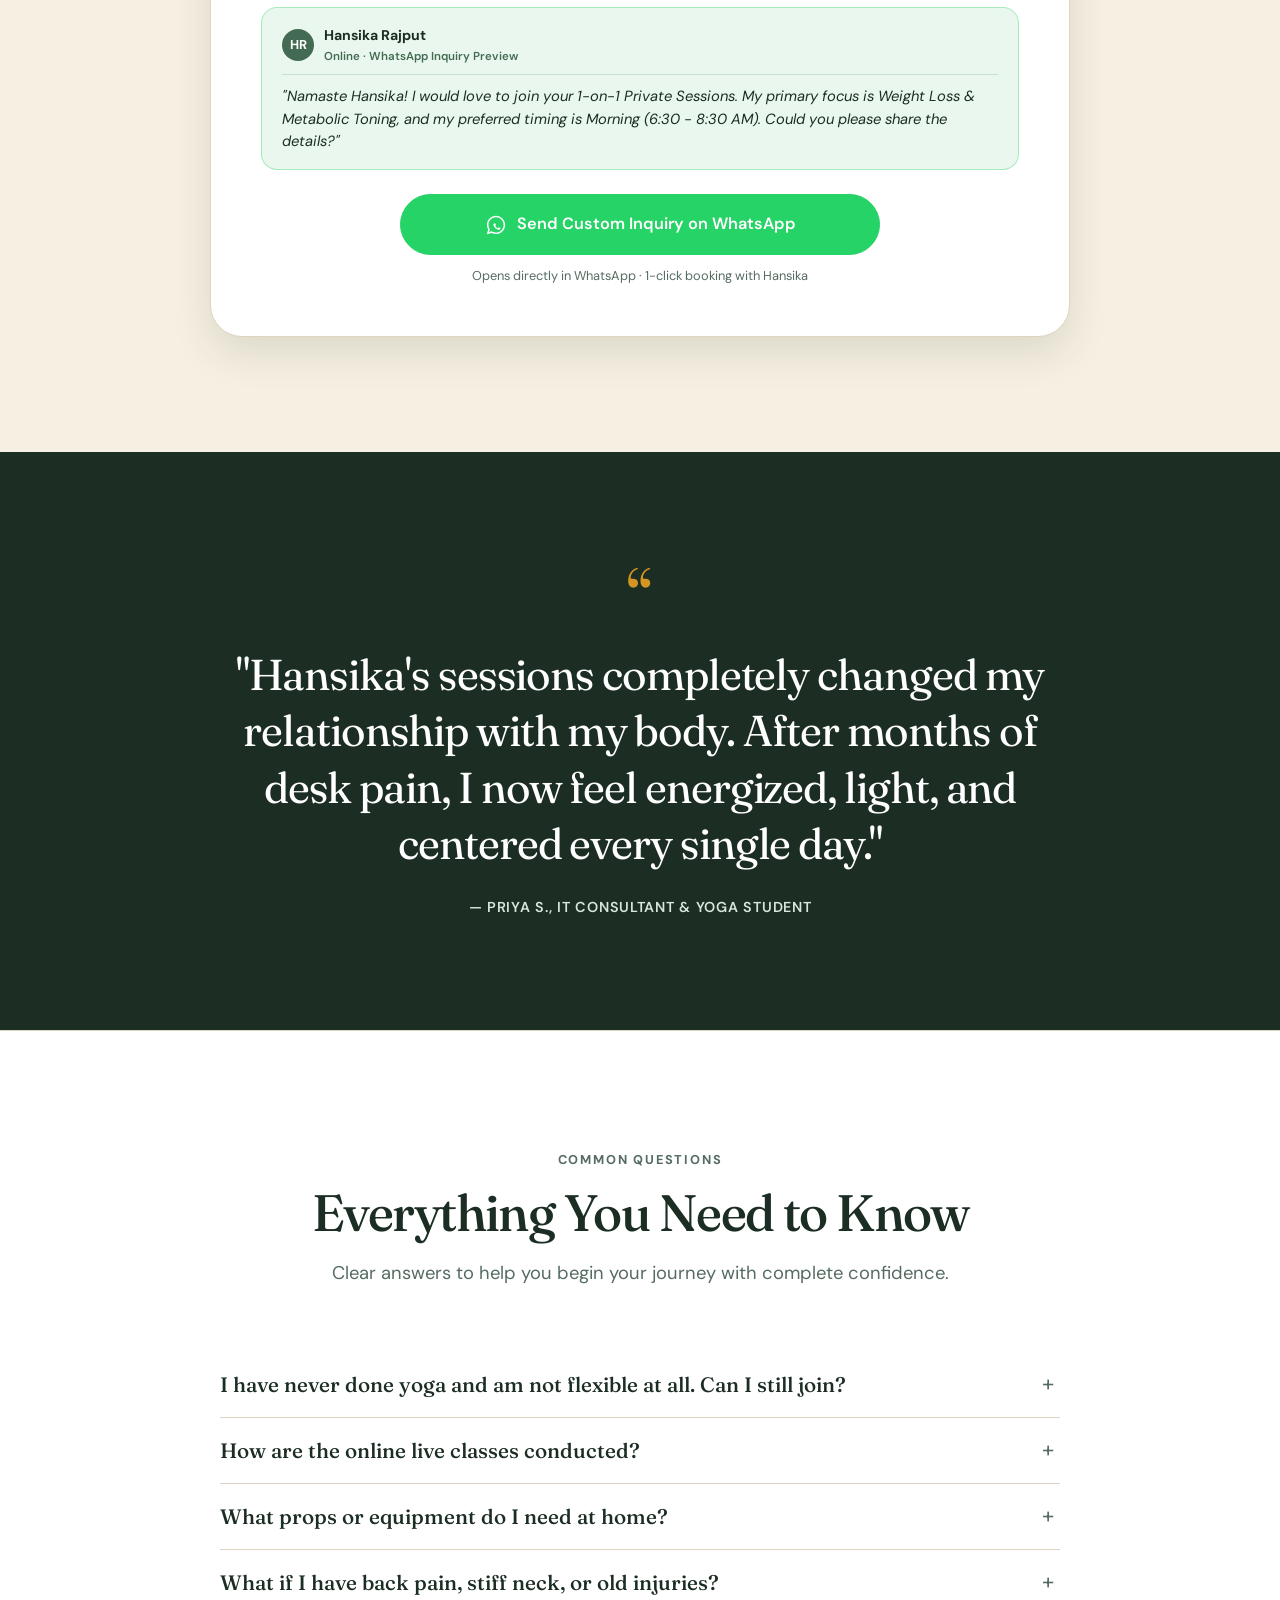
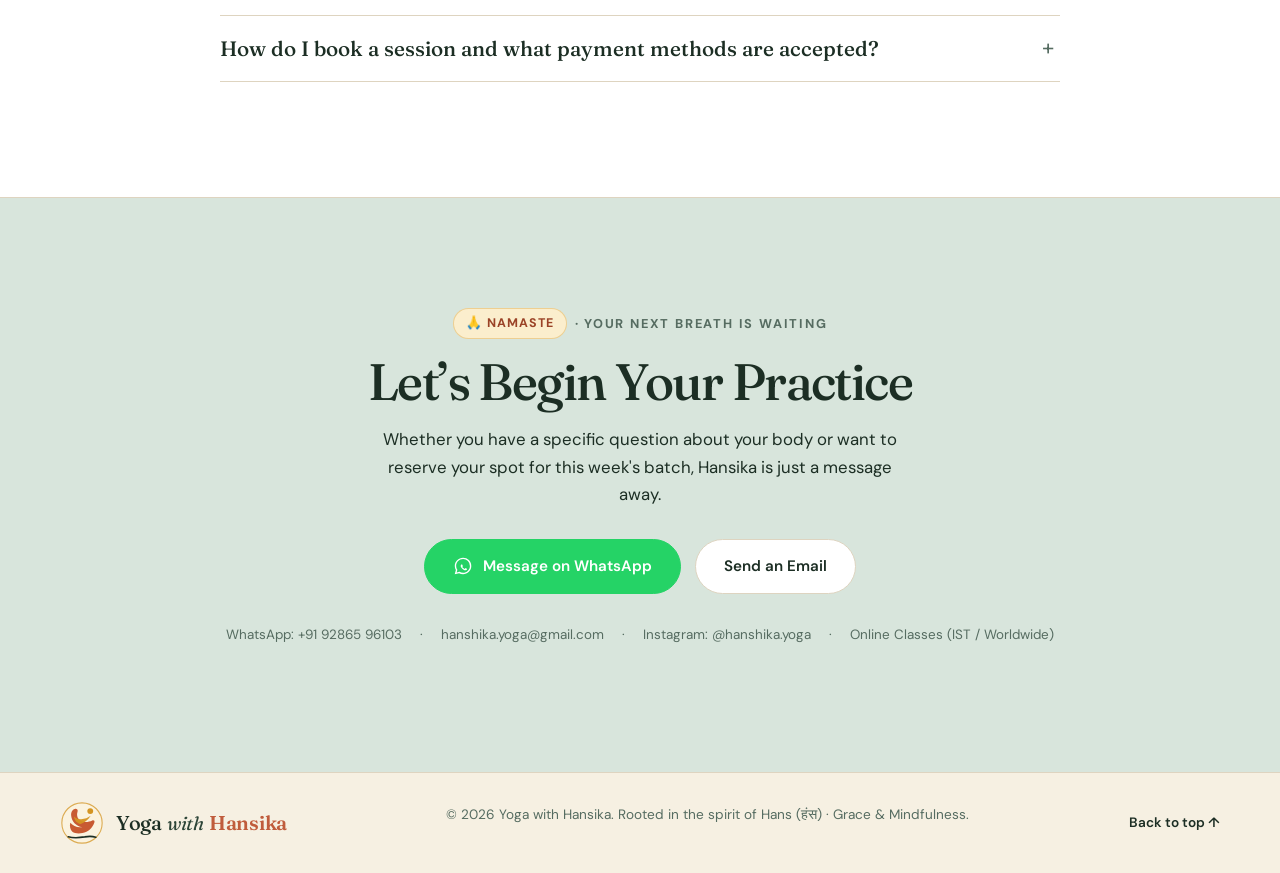
==== commit d8fe156f: "style: refine 4-card specializations layout and spacing" ====
--- a/yogasite/index.html
+++ b/yogasite/index.html
@@ -21,7 +21,7 @@
     <link rel="preconnect" href="https://fonts.gstatic.com" crossorigin />
     <link href="https://fonts.googleapis.com/css2?family=DM+Sans:ital,wght@0,400;0,500;0,600;0,700;1,400&family=Fraunces:ital,opsz,wght@0,9..144,400;0,9..144,500;0,9..144,600;1,9..144,400;1,9..144,500&display=swap" rel="stylesheet" />
     
-    <link rel="stylesheet" href="styles.css?v=10" />
+    <link rel="stylesheet" href="styles.css?v=11" />
   </head>
   <body>
     <!-- Site Header -->
--- a/yogasite/styles.css
+++ b/yogasite/styles.css
@@ -905,6 +905,15 @@
   max-width: 1360px;
 }
 
+.specializations-section .card {
+  padding: clamp(22px, 2vw, 32px);
+}
+
+.specializations-section .card h3 {
+  font-size: clamp(1.22rem, 1.6vw, 1.45rem);
+  line-height: 1.25;
+}
+
 .card {
   padding: clamp(26px, 3.5vw, 38px);
   min-height: 360px;
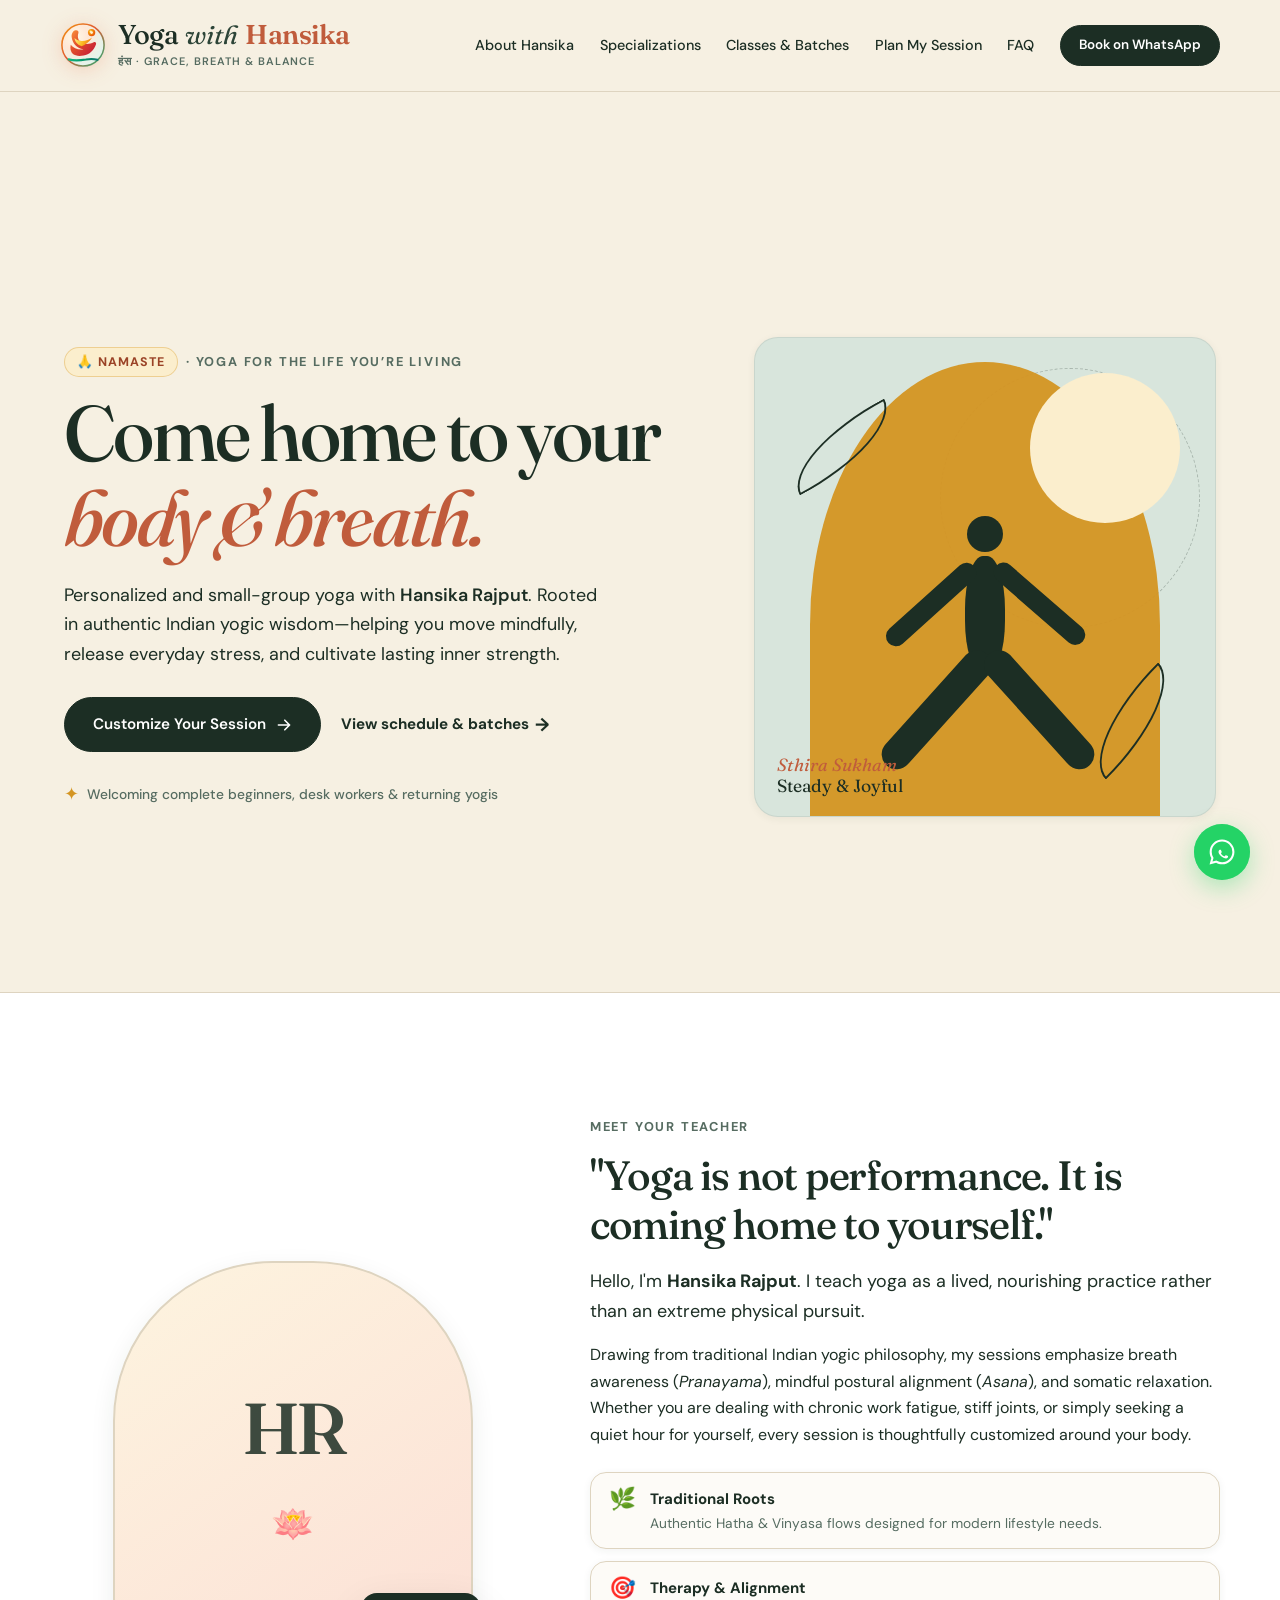
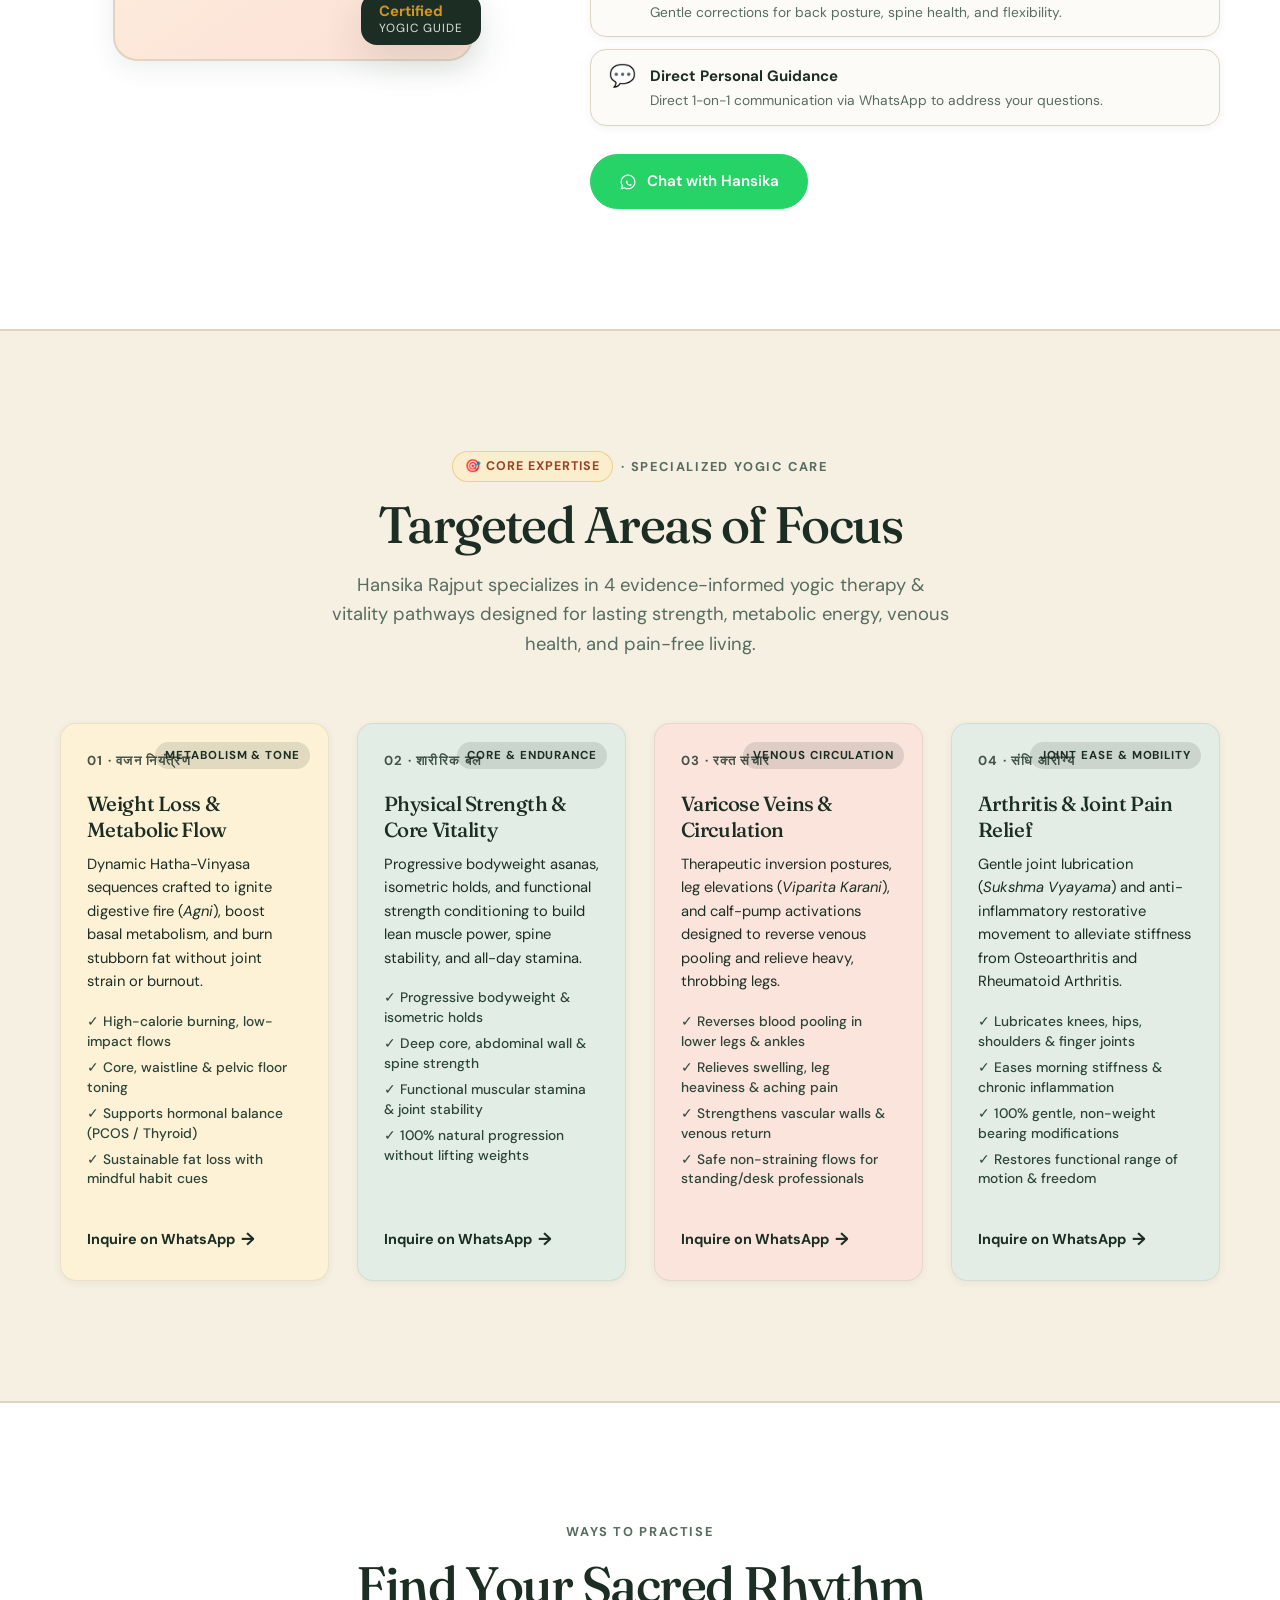
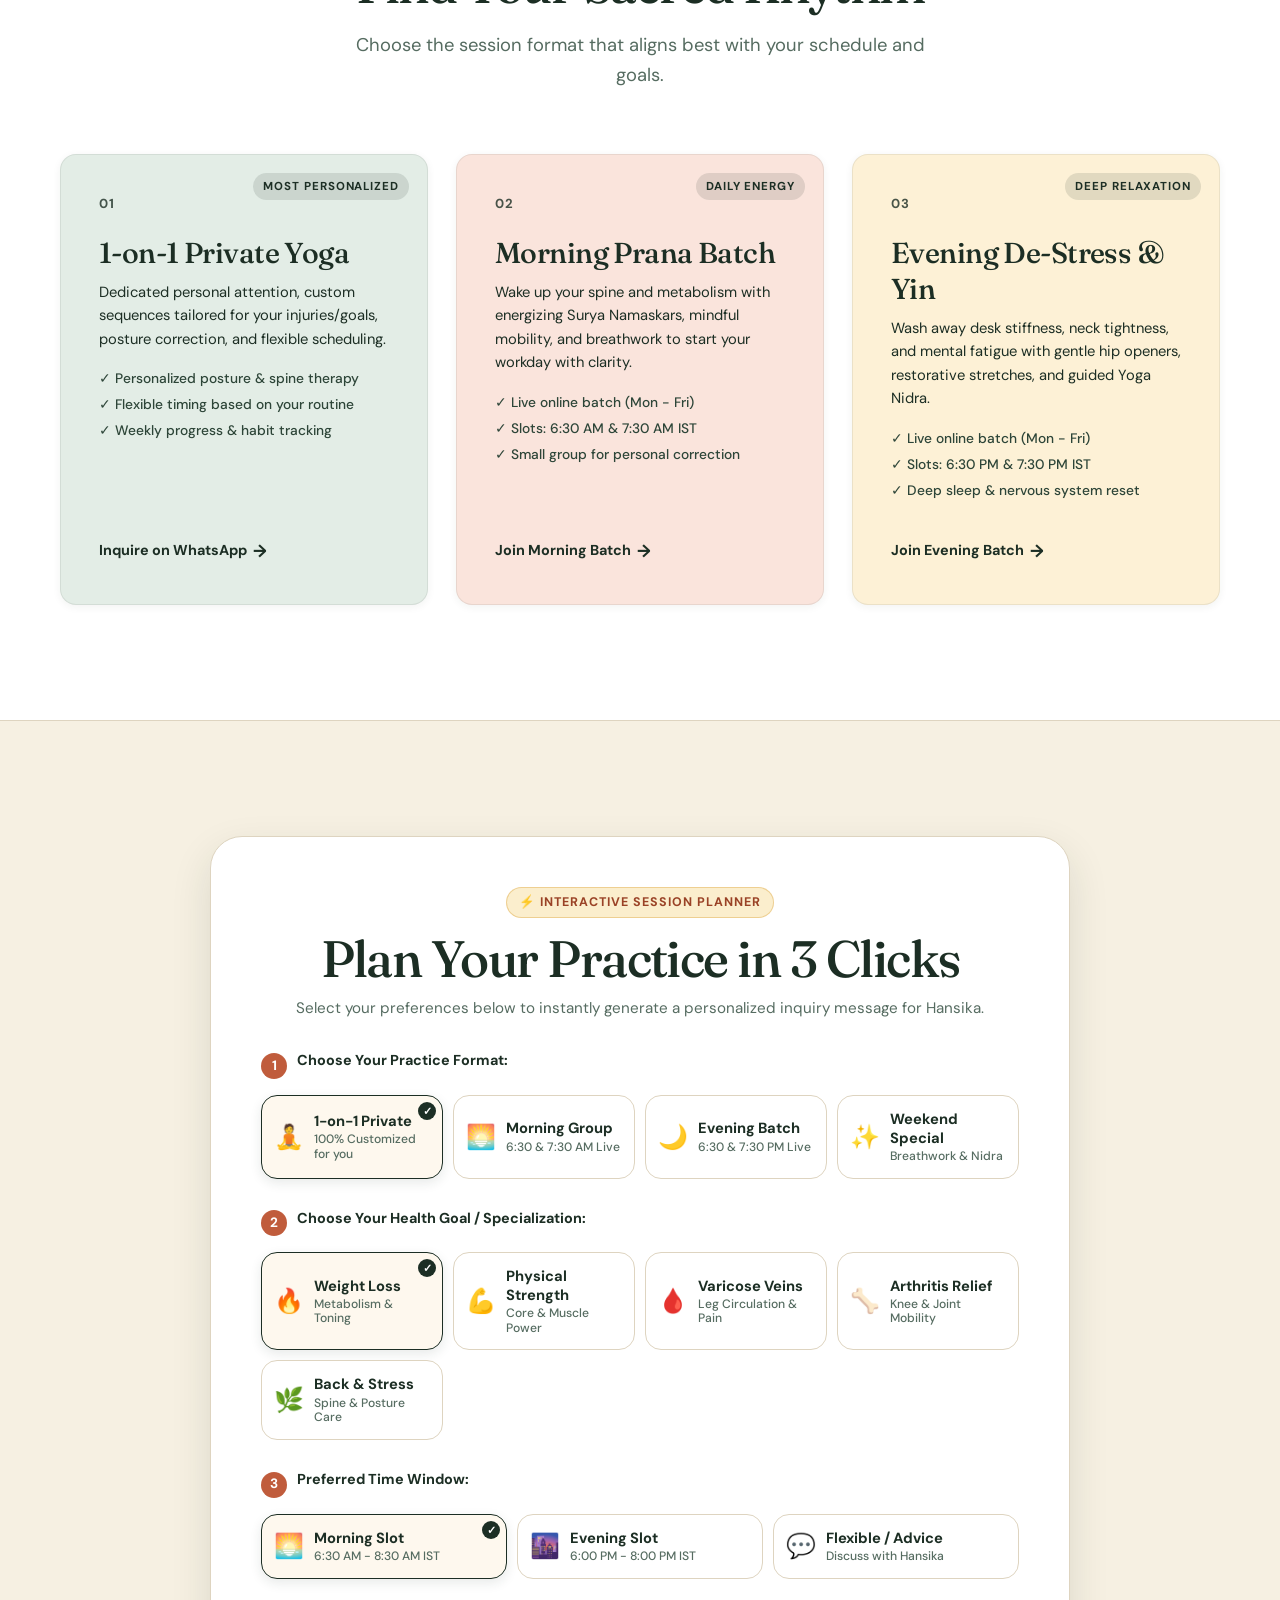
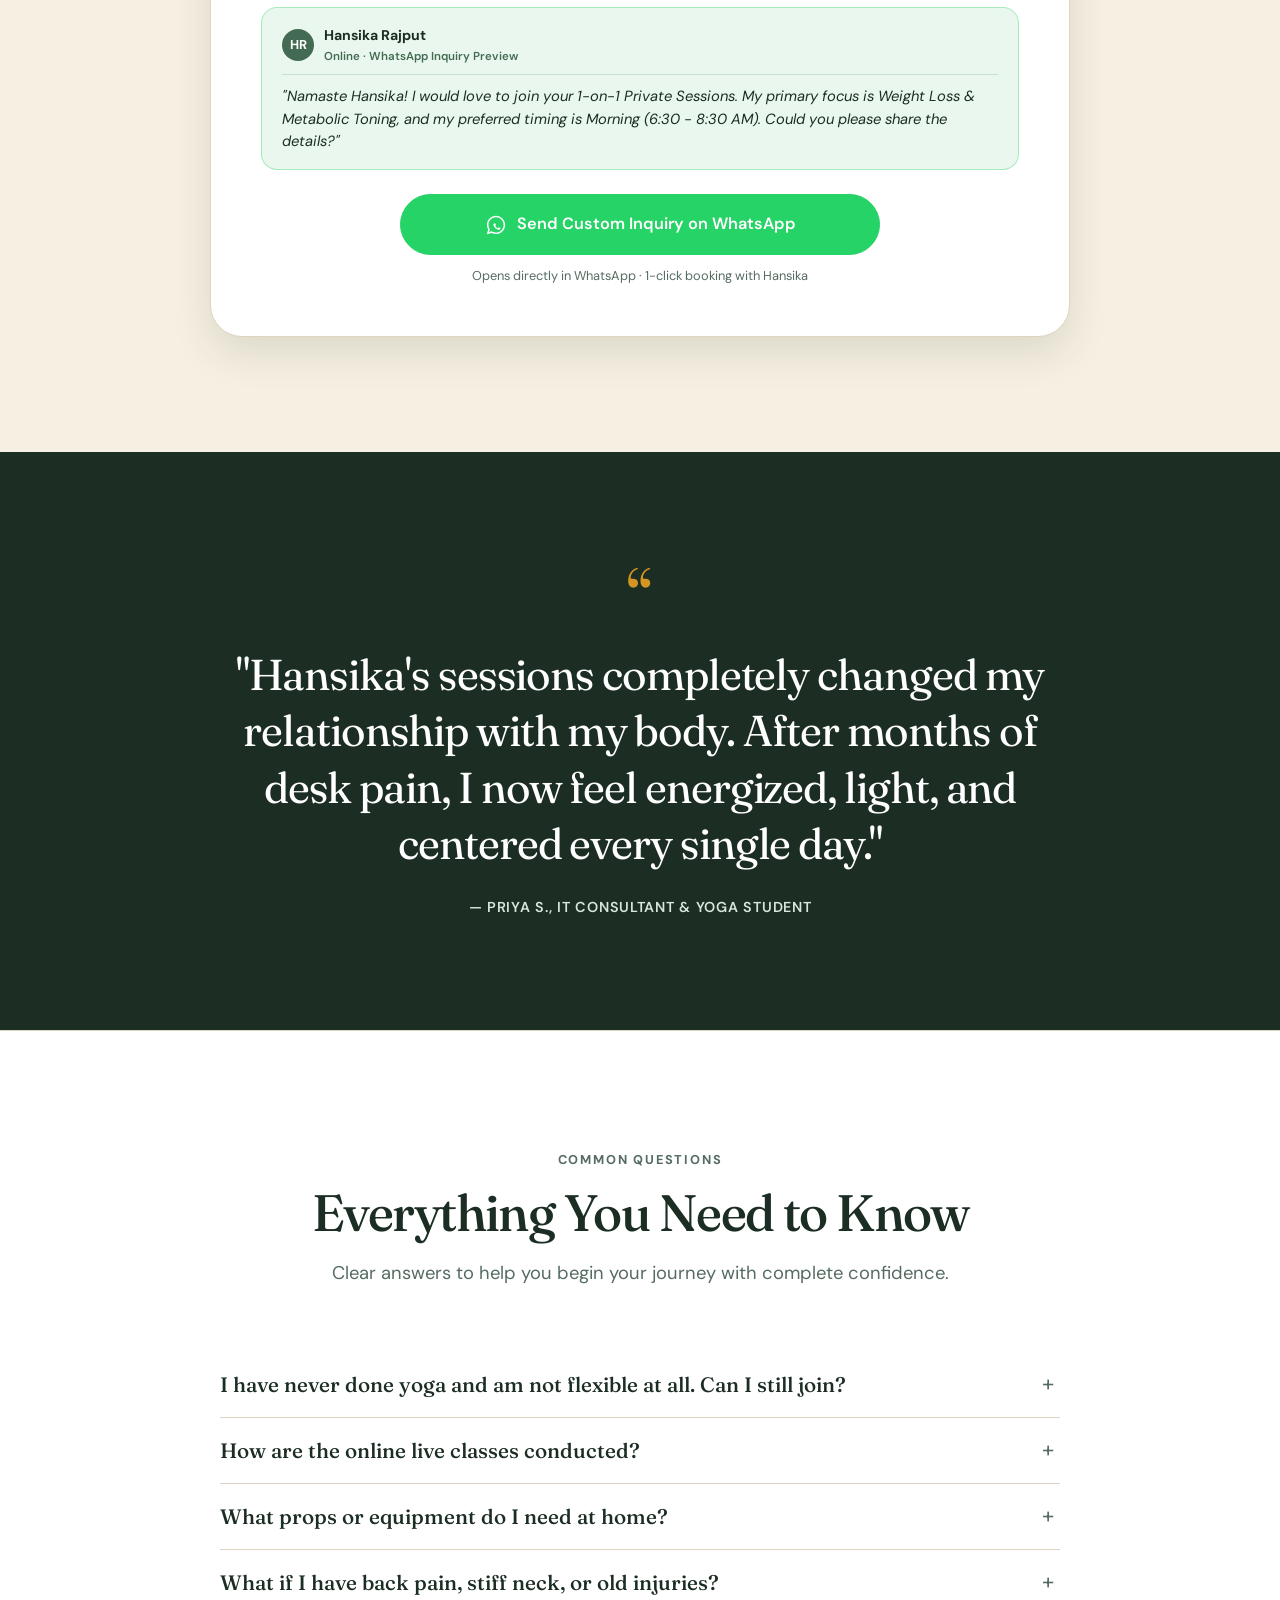
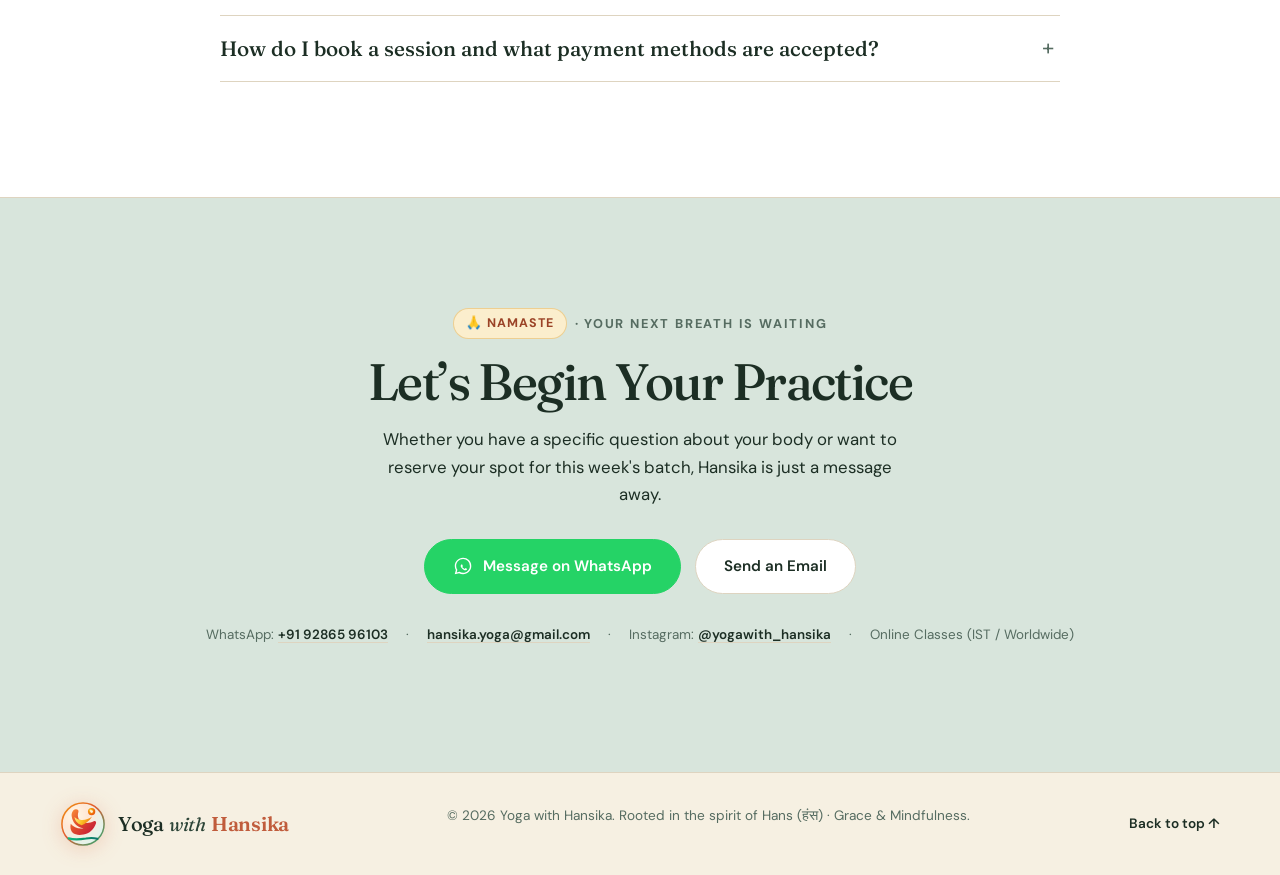
==== commit b212841b: "feat: make brand logo vibrant and colorful with jewel gradients, update Instagram to @yogawith_hansi" ====
--- a/yogasite/index.html
+++ b/yogasite/index.html
@@ -21,19 +21,52 @@
     <link rel="preconnect" href="https://fonts.gstatic.com" crossorigin />
     <link href="https://fonts.googleapis.com/css2?family=DM+Sans:ital,wght@0,400;0,500;0,600;0,700;1,400&family=Fraunces:ital,opsz,wght@0,9..144,400;0,9..144,500;0,9..144,600;1,9..144,400;1,9..144,500&display=swap" rel="stylesheet" />
     
-    <link rel="stylesheet" href="styles.css?v=11" />
+    <link rel="stylesheet" href="styles.css?v=12" />
   </head>
   <body>
     <!-- Site Header -->
     <header class="site-header">
       <a class="brand" href="#top" aria-label="Yoga with Hansika Home">
         <span class="brand-logo-icon" aria-hidden="true">
-          <svg class="hans-logo-svg" viewBox="0 0 48 48" width="40" height="40" fill="none" xmlns="http://www.w3.org/2000/svg">
-            <circle cx="24" cy="24" r="22" fill="#FDF4DF" stroke="#D49522" stroke-width="1.2" opacity="0.75"/>
-            <circle cx="33" cy="11" r="3.2" fill="#D49522"/>
-            <path d="M13.5 33.5C15.8 35.2 19.5 35.8 24.5 35C30.8 34 35.5 29.5 37.5 23.5C38.2 21.5 36.8 20.5 35.2 21.2C31.8 22.8 27.8 23.5 24 22.2C19.8 20.8 17.5 16.5 19.2 11.5C19.8 9.5 18.2 8.2 16.2 8.6C13.5 9.2 11.8 12.2 12.2 16C12.8 21.8 17.2 27.5 24.5 28.5C19 29.5 14.2 27.2 11.2 23.8C10.2 27.5 11.2 31.5 13.5 33.5Z" fill="#C85A32"/>
-            <path d="M22.5 25.2C26.5 24 30.5 21 33.5 16.2C30.5 18.5 26.5 20 22.5 19.8C19 19.8 16.5 18.2 15.2 16.8C15.5 20.8 18.5 24.2 22.5 25.2Z" fill="#D49522" opacity="0.95"/>
-            <path d="M9 39C13 40.2 21 40.2 27 39.2C32 38.2 36 38.6 39 39.5" stroke="#1C2E24" stroke-width="1.8" stroke-linecap="round"/>
+          <svg class="hans-logo-svg" viewBox="0 0 48 48" width="42" height="42" fill="none" xmlns="http://www.w3.org/2000/svg">
+            <defs>
+              <radialGradient id="haloGradHead" cx="30%" cy="30%" r="70%">
+                <stop offset="0%" stop-color="#FFF9E6"/>
+                <stop offset="45%" stop-color="#FFE7D6"/>
+                <stop offset="100%" stop-color="#E5F3EB"/>
+              </radialGradient>
+              <linearGradient id="ringGradHead" x1="0" y1="0" x2="48" y2="48" gradientUnits="userSpaceOnUse">
+                <stop offset="0%" stop-color="#F59E0B"/>
+                <stop offset="45%" stop-color="#E15B32"/>
+                <stop offset="100%" stop-color="#10B981"/>
+              </linearGradient>
+              <radialGradient id="sunGradHead" cx="35%" cy="35%" r="65%">
+                <stop offset="0%" stop-color="#FFF59D"/>
+                <stop offset="35%" stop-color="#F59E0B"/>
+                <stop offset="100%" stop-color="#EA580C"/>
+              </radialGradient>
+              <linearGradient id="swanBodyGradHead" x1="10" y1="10" x2="38" y2="36" gradientUnits="userSpaceOnUse">
+                <stop offset="0%" stop-color="#FB923C"/>
+                <stop offset="40%" stop-color="#E14D2A"/>
+                <stop offset="100%" stop-color="#BE123C"/>
+              </linearGradient>
+              <linearGradient id="wingGradHead" x1="15" y1="16" x2="34" y2="26" gradientUnits="userSpaceOnUse">
+                <stop offset="0%" stop-color="#FEF08A"/>
+                <stop offset="45%" stop-color="#FBBF24"/>
+                <stop offset="100%" stop-color="#EA580C"/>
+              </linearGradient>
+              <linearGradient id="rippleGradHead" x1="9" y1="39" x2="39" y2="39" gradientUnits="userSpaceOnUse">
+                <stop offset="0%" stop-color="#10B981"/>
+                <stop offset="50%" stop-color="#059669"/>
+                <stop offset="100%" stop-color="#0F766E"/>
+              </linearGradient>
+            </defs>
+            <circle cx="24" cy="24" r="22" fill="url(#haloGradHead)" stroke="url(#ringGradHead)" stroke-width="1.6"/>
+            <circle cx="33" cy="11" r="3.8" fill="url(#sunGradHead)"/>
+            <circle cx="33" cy="11" r="1.4" fill="#FFFFFF" opacity="0.85"/>
+            <path d="M13.5 33.5C15.8 35.2 19.5 35.8 24.5 35C30.8 34 35.5 29.5 37.5 23.5C38.2 21.5 36.8 20.5 35.2 21.2C31.8 22.8 27.8 23.5 24 22.2C19.8 20.8 17.5 16.5 19.2 11.5C19.8 9.5 18.2 8.2 16.2 8.6C13.5 9.2 11.8 12.2 12.2 16C12.8 21.8 17.2 27.5 24.5 28.5C19 29.5 14.2 27.2 11.2 23.8C10.2 27.5 11.2 31.5 13.5 33.5Z" fill="url(#swanBodyGradHead)"/>
+            <path d="M22.5 25.2C26.5 24 30.5 21 33.5 16.2C30.5 18.5 26.5 20 22.5 19.8C19 19.8 16.5 18.2 15.2 16.8C15.5 20.8 18.5 24.2 22.5 25.2Z" fill="url(#wingGradHead)"/>
+            <path d="M9 39C13 40.2 21 40.2 27 39.2C32 38.2 36 38.6 39 39.5" stroke="url(#rippleGradHead)" stroke-width="2.2" stroke-linecap="round"/>
           </svg>
         </span>
         <div class="brand-text-group">
@@ -553,9 +586,9 @@
         </div>
 
         <p class="contact-note">
-          <span>WhatsApp: +91 92865 96103</span> &nbsp;·&nbsp;
-          <span>hanshika.yoga@gmail.com</span> &nbsp;·&nbsp;
-          <span>Instagram: @hanshika.yoga</span> &nbsp;·&nbsp;
+          <span>WhatsApp: <a href="https://wa.me/919286596103" target="_blank" rel="noopener noreferrer">+91 92865 96103</a></span> &nbsp;·&nbsp;
+          <span><a href="mailto:hansika.yoga@gmail.com">hansika.yoga@gmail.com</a></span> &nbsp;·&nbsp;
+          <span>Instagram: <a href="https://instagram.com/yogawith_hansika" target="_blank" rel="noopener noreferrer">@yogawith_hansika</a></span> &nbsp;·&nbsp;
           <span>Online Classes (IST / Worldwide)</span>
         </p>
       </section>
@@ -565,12 +598,45 @@
     <footer>
       <a class="brand" href="#top" aria-label="Yoga with Hansika - Back to top">
         <span class="brand-logo-icon" aria-hidden="true">
-          <svg class="hans-logo-svg" viewBox="0 0 48 48" width="34" height="34" fill="none" xmlns="http://www.w3.org/2000/svg">
-            <circle cx="24" cy="24" r="22" fill="#FDF4DF" stroke="#D49522" stroke-width="1.2" opacity="0.75"/>
-            <circle cx="33" cy="11" r="3.2" fill="#D49522"/>
-            <path d="M13.5 33.5C15.8 35.2 19.5 35.8 24.5 35C30.8 34 35.5 29.5 37.5 23.5C38.2 21.5 36.8 20.5 35.2 21.2C31.8 22.8 27.8 23.5 24 22.2C19.8 20.8 17.5 16.5 19.2 11.5C19.8 9.5 18.2 8.2 16.2 8.6C13.5 9.2 11.8 12.2 12.2 16C12.8 21.8 17.2 27.5 24.5 28.5C19 29.5 14.2 27.2 11.2 23.8C10.2 27.5 11.2 31.5 13.5 33.5Z" fill="#C85A32"/>
-            <path d="M22.5 25.2C26.5 24 30.5 21 33.5 16.2C30.5 18.5 26.5 20 22.5 19.8C19 19.8 16.5 18.2 15.2 16.8C15.5 20.8 18.5 24.2 22.5 25.2Z" fill="#D49522" opacity="0.95"/>
-            <path d="M9 39C13 40.2 21 40.2 27 39.2C32 38.2 36 38.6 39 39.5" stroke="#1C2E24" stroke-width="1.8" stroke-linecap="round"/>
+          <svg class="hans-logo-svg" viewBox="0 0 48 48" width="38" height="38" fill="none" xmlns="http://www.w3.org/2000/svg">
+            <defs>
+              <radialGradient id="haloGradFoot" cx="30%" cy="30%" r="70%">
+                <stop offset="0%" stop-color="#FFF9E6"/>
+                <stop offset="45%" stop-color="#FFE7D6"/>
+                <stop offset="100%" stop-color="#E5F3EB"/>
+              </radialGradient>
+              <linearGradient id="ringGradFoot" x1="0" y1="0" x2="48" y2="48" gradientUnits="userSpaceOnUse">
+                <stop offset="0%" stop-color="#F59E0B"/>
+                <stop offset="45%" stop-color="#E15B32"/>
+                <stop offset="100%" stop-color="#10B981"/>
+              </linearGradient>
+              <radialGradient id="sunGradFoot" cx="35%" cy="35%" r="65%">
+                <stop offset="0%" stop-color="#FFF59D"/>
+                <stop offset="35%" stop-color="#F59E0B"/>
+                <stop offset="100%" stop-color="#EA580C"/>
+              </radialGradient>
+              <linearGradient id="swanBodyGradFoot" x1="10" y1="10" x2="38" y2="36" gradientUnits="userSpaceOnUse">
+                <stop offset="0%" stop-color="#FB923C"/>
+                <stop offset="40%" stop-color="#E14D2A"/>
+                <stop offset="100%" stop-color="#BE123C"/>
+              </linearGradient>
+              <linearGradient id="wingGradFoot" x1="15" y1="16" x2="34" y2="26" gradientUnits="userSpaceOnUse">
+                <stop offset="0%" stop-color="#FEF08A"/>
+                <stop offset="45%" stop-color="#FBBF24"/>
+                <stop offset="100%" stop-color="#EA580C"/>
+              </linearGradient>
+              <linearGradient id="rippleGradFoot" x1="9" y1="39" x2="39" y2="39" gradientUnits="userSpaceOnUse">
+                <stop offset="0%" stop-color="#10B981"/>
+                <stop offset="50%" stop-color="#059669"/>
+                <stop offset="100%" stop-color="#0F766E"/>
+              </linearGradient>
+            </defs>
+            <circle cx="24" cy="24" r="22" fill="url(#haloGradFoot)" stroke="url(#ringGradFoot)" stroke-width="1.6"/>
+            <circle cx="33" cy="11" r="3.8" fill="url(#sunGradFoot)"/>
+            <circle cx="33" cy="11" r="1.4" fill="#FFFFFF" opacity="0.85"/>
+            <path d="M13.5 33.5C15.8 35.2 19.5 35.8 24.5 35C30.8 34 35.5 29.5 37.5 23.5C38.2 21.5 36.8 20.5 35.2 21.2C31.8 22.8 27.8 23.5 24 22.2C19.8 20.8 17.5 16.5 19.2 11.5C19.8 9.5 18.2 8.2 16.2 8.6C13.5 9.2 11.8 12.2 12.2 16C12.8 21.8 17.2 27.5 24.5 28.5C19 29.5 14.2 27.2 11.2 23.8C10.2 27.5 11.2 31.5 13.5 33.5Z" fill="url(#swanBodyGradFoot)"/>
+            <path d="M22.5 25.2C26.5 24 30.5 21 33.5 16.2C30.5 18.5 26.5 20 22.5 19.8C19 19.8 16.5 18.2 15.2 16.8C15.5 20.8 18.5 24.2 22.5 25.2Z" fill="url(#wingGradFoot)"/>
+            <path d="M9 39C13 40.2 21 40.2 27 39.2C32 38.2 36 38.6 39 39.5" stroke="url(#rippleGradFoot)" stroke-width="2.2" stroke-linecap="round"/>
           </svg>
         </span>
         <div class="brand-text-group">
@@ -588,7 +654,7 @@
         class="whatsapp-float"
         target="_blank"
         rel="noopener noreferrer"
-        aria-label="Chat with Hanshika Rajput on WhatsApp"
+        aria-label="Chat with Hansika Rajput on WhatsApp"
       >
         <span class="whatsapp-tooltip">Chat with Hansika</span>
         <span class="whatsapp-pulse" aria-hidden="true"></span>
@@ -600,6 +666,6 @@
       </a>
     </aside>
 
-    <script src="script.js?v=8"></script>
+    <script src="script.js?v=9"></script>
   </body>
 </html>
--- a/yogasite/styles.css
+++ b/yogasite/styles.css
@@ -303,9 +303,10 @@
 }
 
 .hans-logo-svg {
-  width: clamp(36px, 4vw, 44px);
-  height: clamp(36px, 4vw, 44px);
+  width: clamp(38px, 4.2vw, 46px);
+  height: clamp(38px, 4.2vw, 46px);
   display: block;
+  filter: drop-shadow(0 3px 10px rgba(225, 91, 50, 0.22));
 }
 
 .brand-text-group {
@@ -1274,6 +1275,20 @@
   justify-content: center;
   gap: 6px 14px;
   margin-top: 20px;
+}
+
+.contact-note a {
+  color: var(--ink);
+  font-weight: 600;
+  text-decoration: underline;
+  text-underline-offset: 3px;
+  text-decoration-color: var(--line);
+  transition: var(--transition);
+}
+
+.contact-note a:hover {
+  color: var(--terracotta);
+  text-decoration-color: var(--terracotta);
 }
 
 /* --------------------------------------------------------------------------
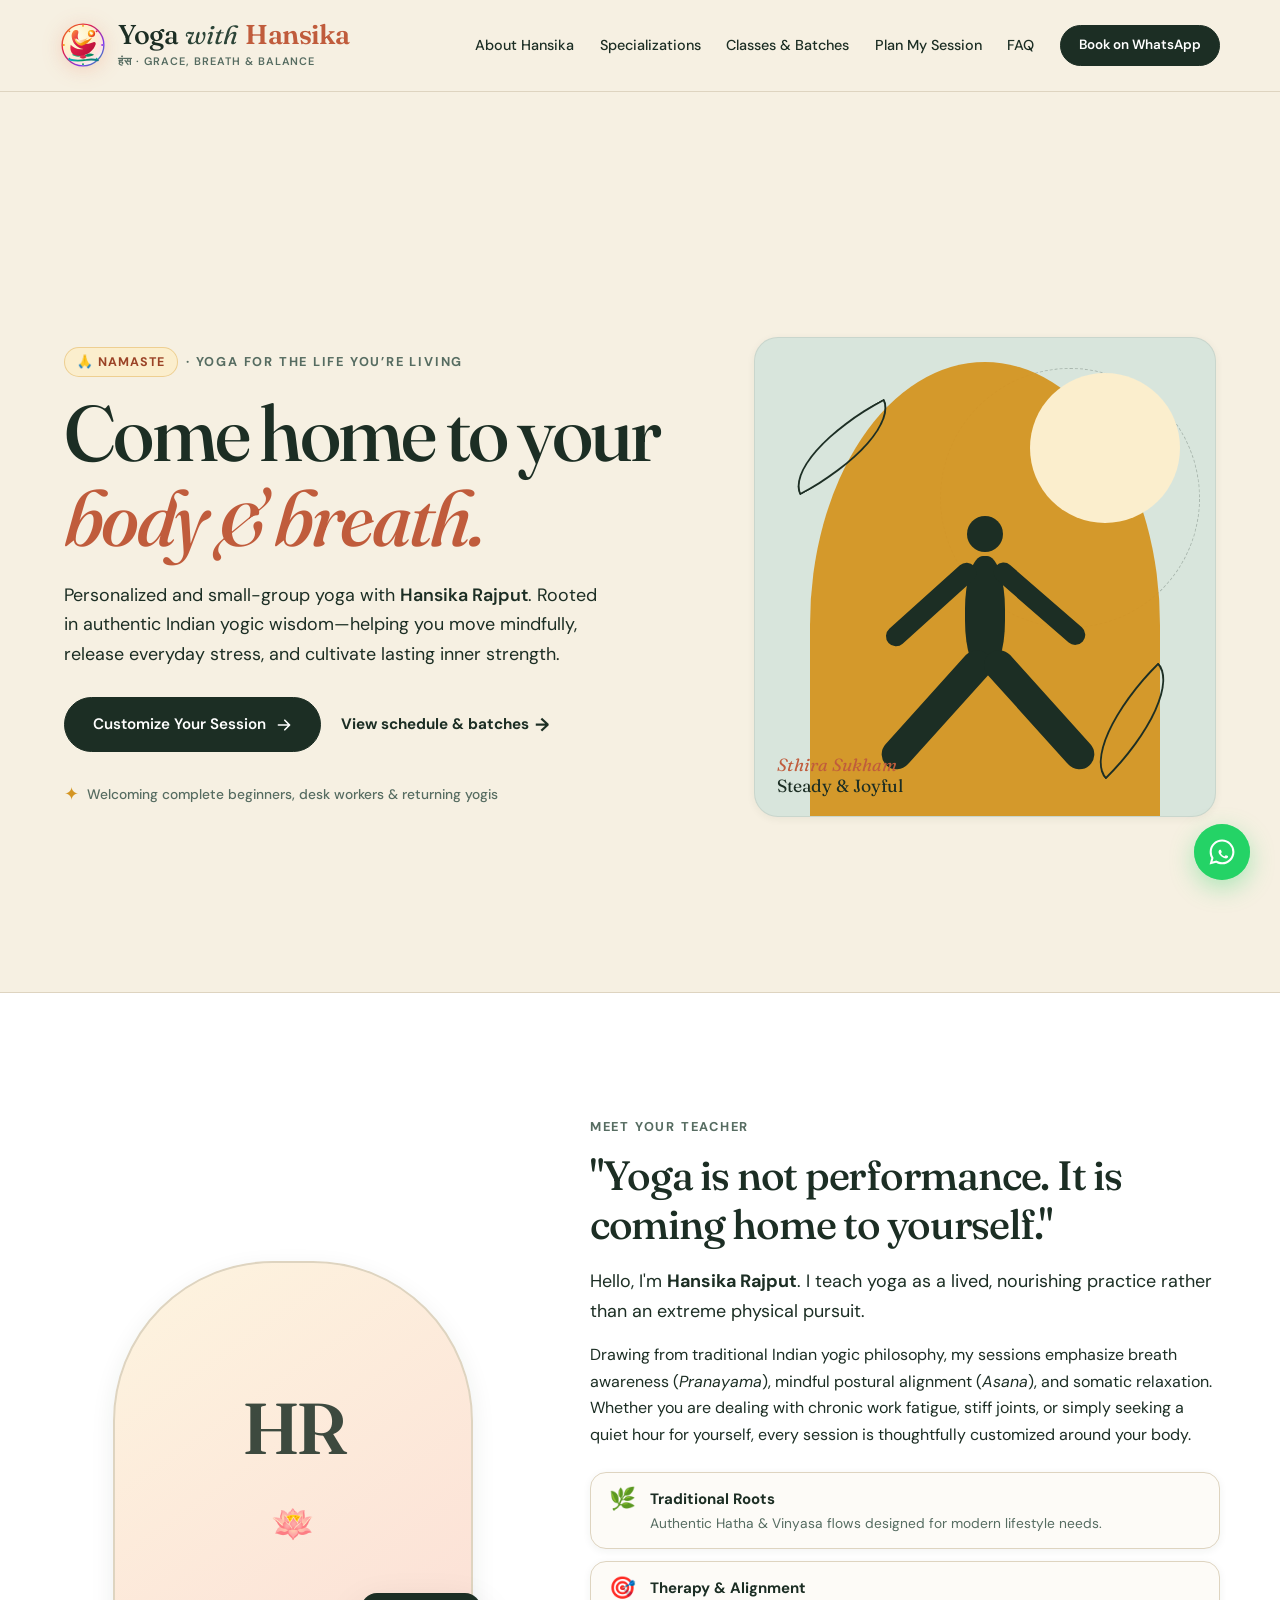
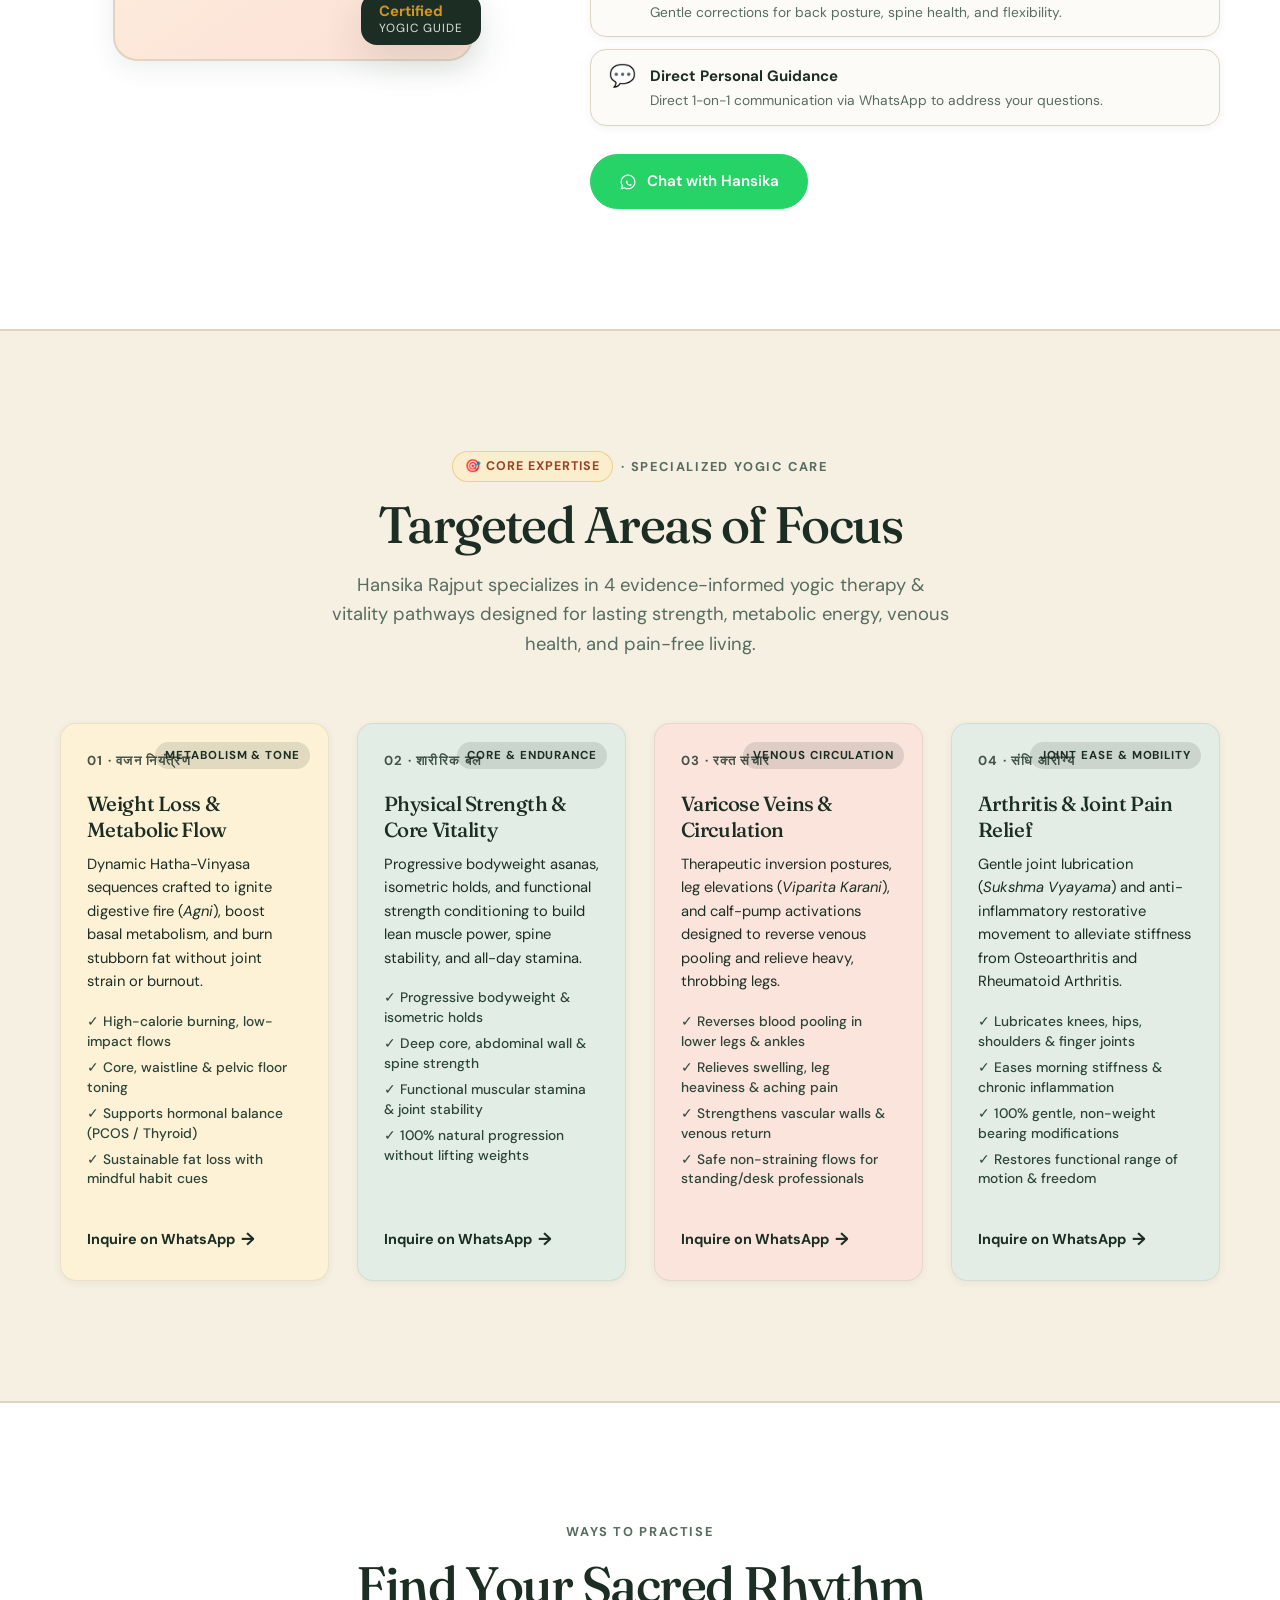
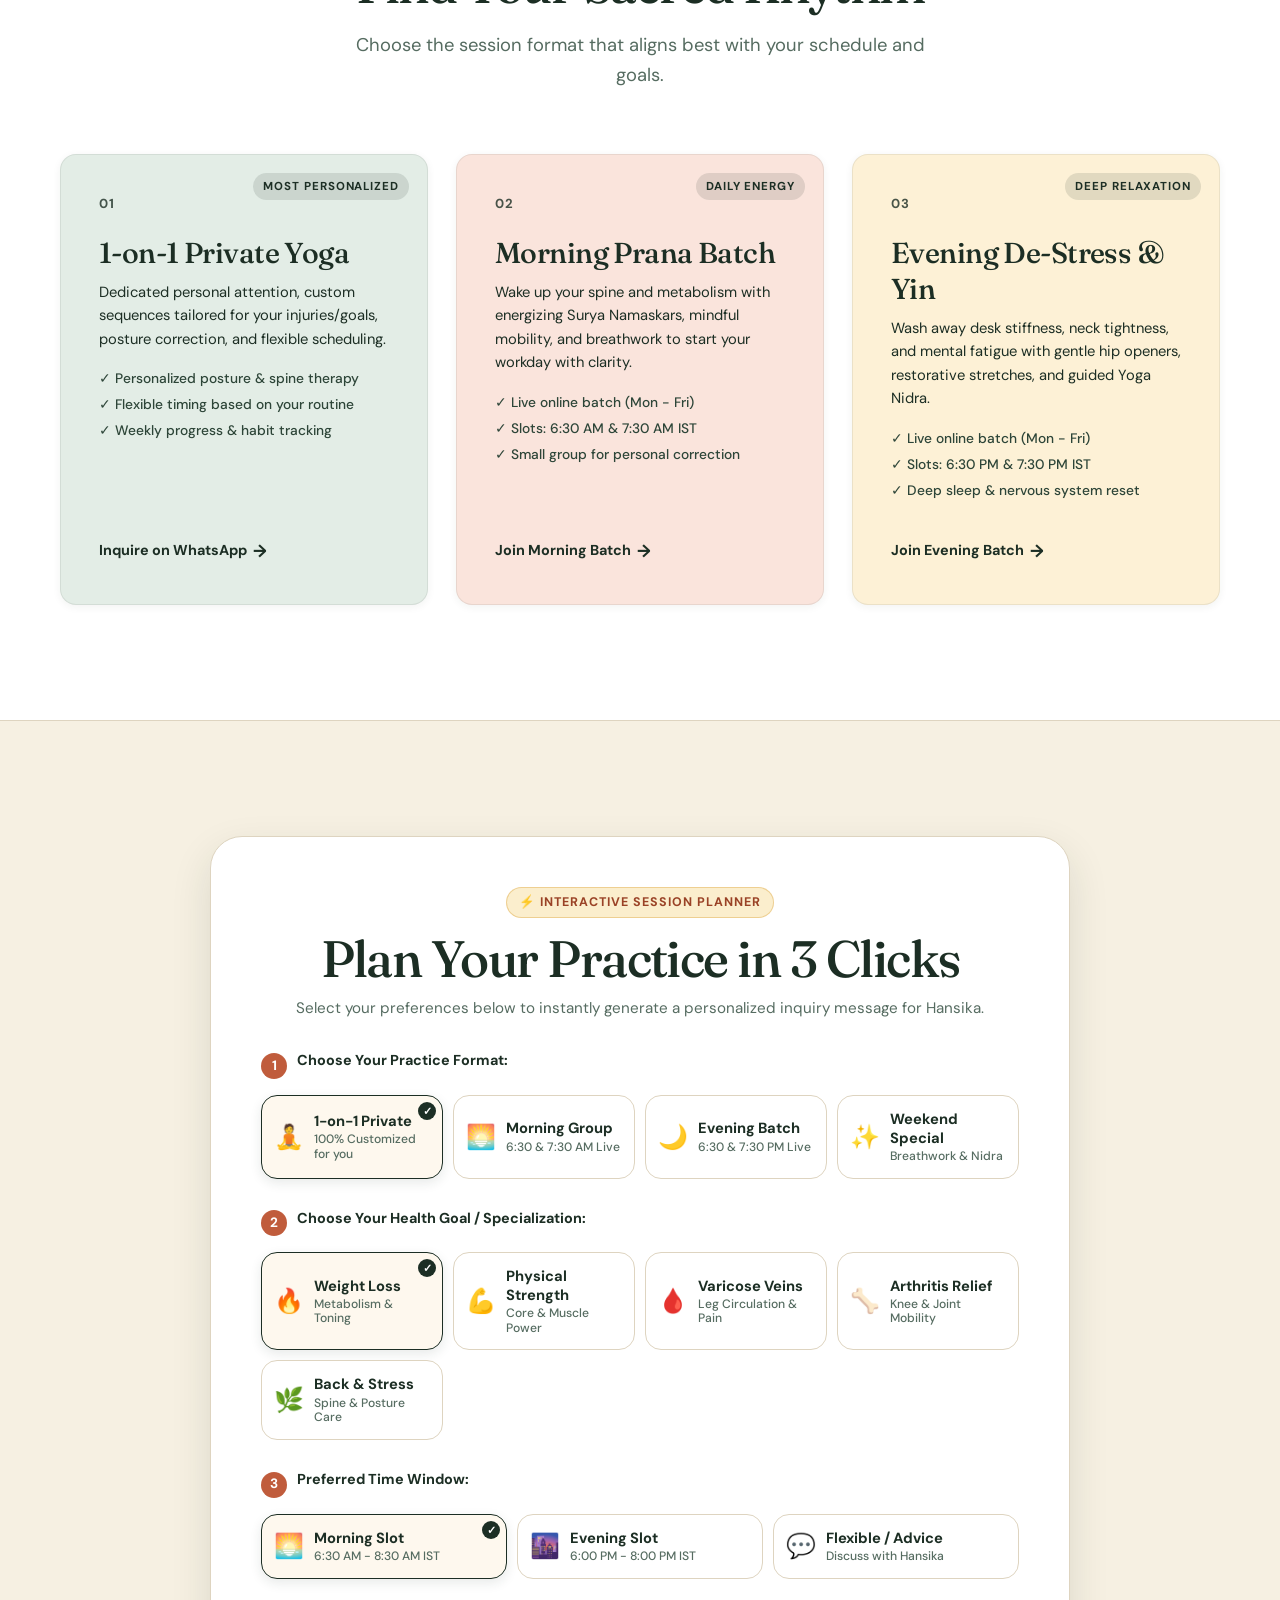
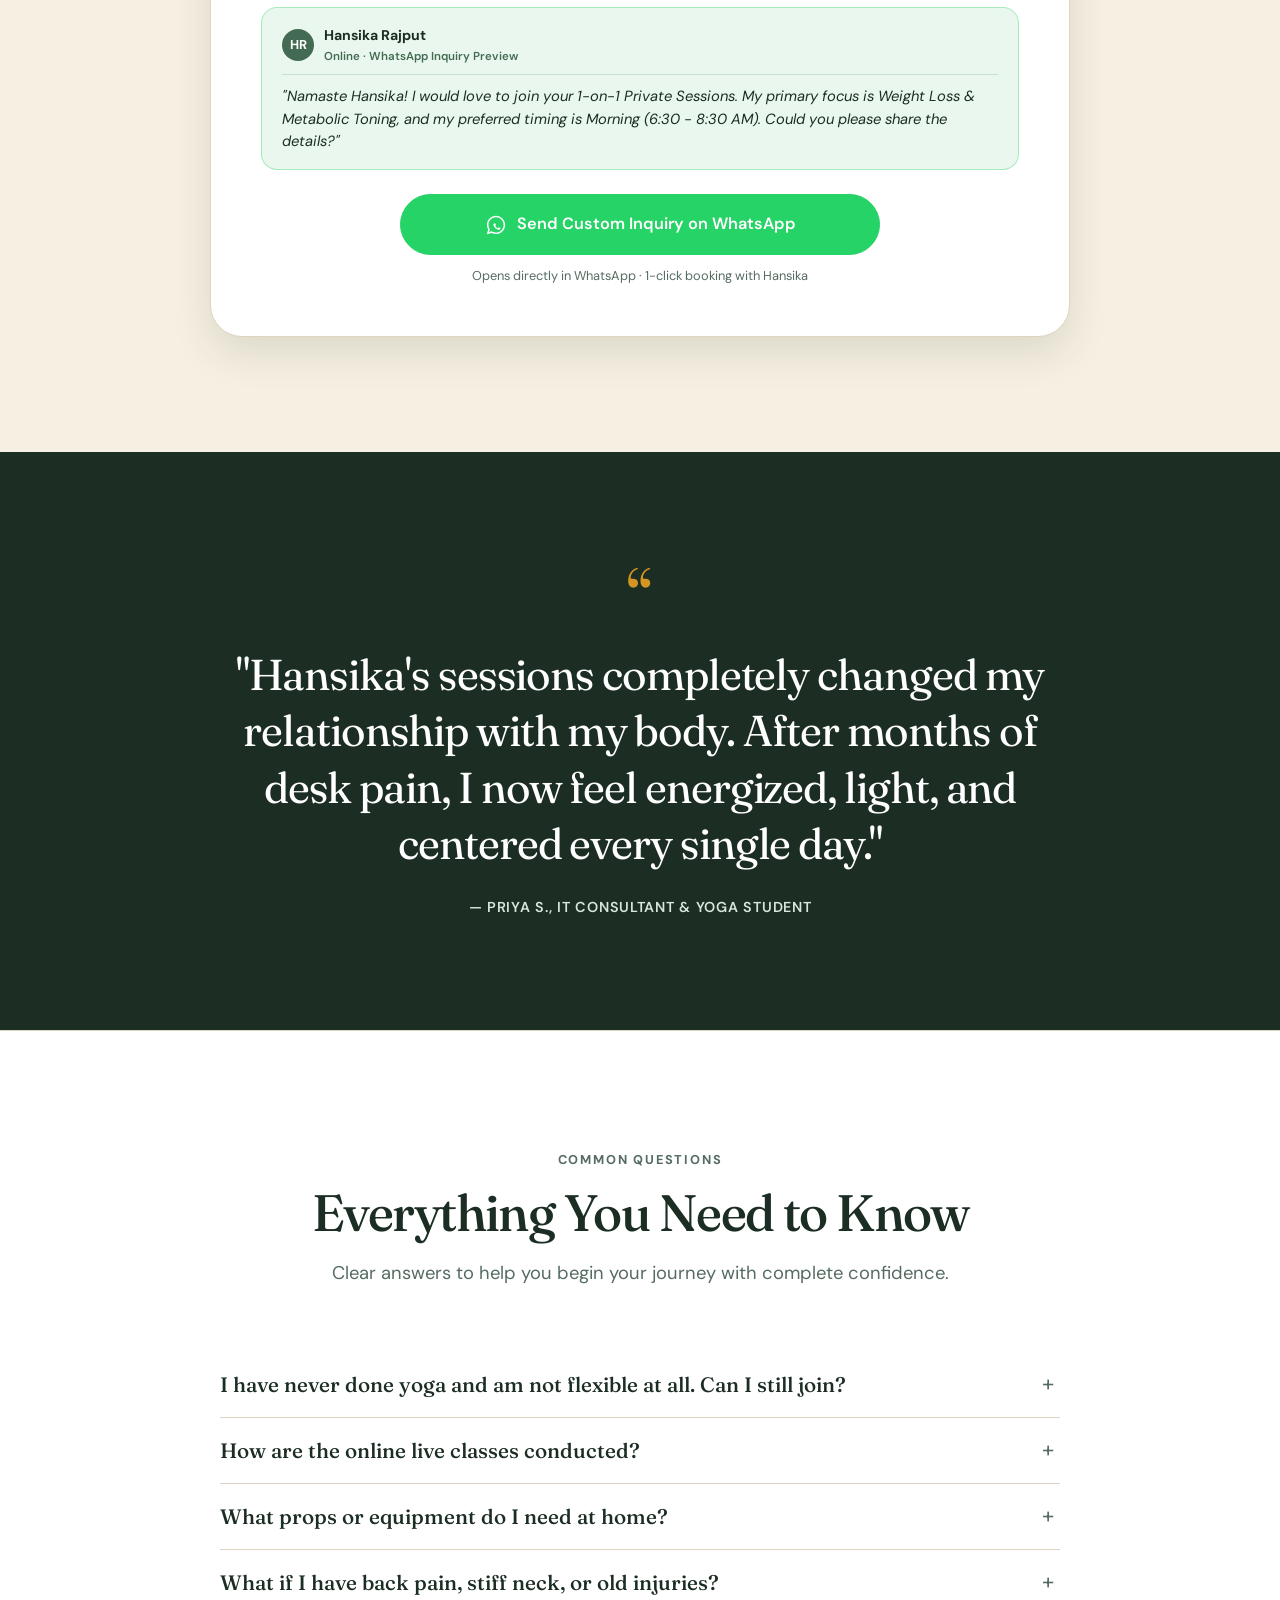
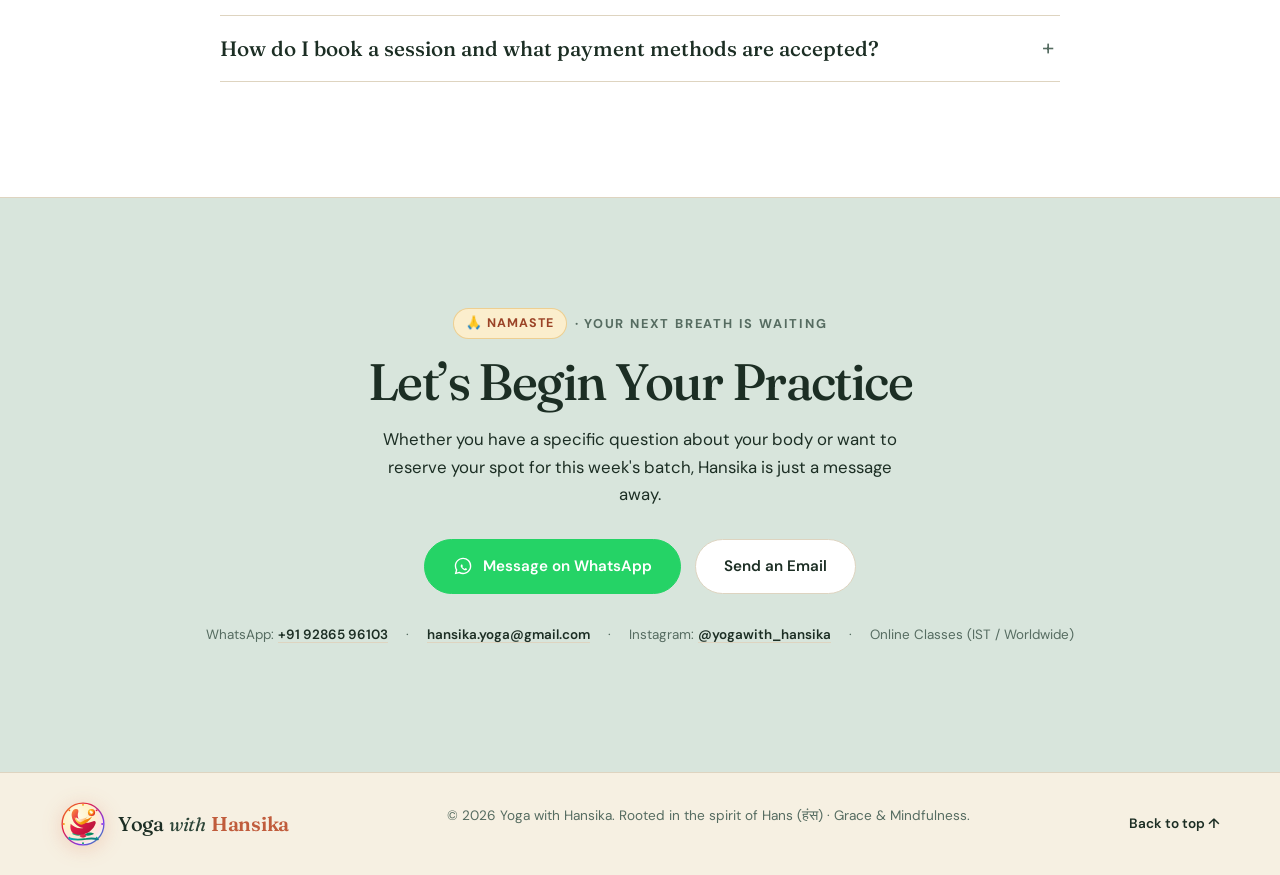
==== commit 60634a82: "feat: enhance logo with blooming lotus, 8 ashtanga points & jewel gradients, update instagram to @yo" ====
--- a/yogasite/index.html
+++ b/yogasite/index.html
@@ -22,51 +22,89 @@
     <link href="https://fonts.googleapis.com/css2?family=DM+Sans:ital,wght@0,400;0,500;0,600;0,700;1,400&family=Fraunces:ital,opsz,wght@0,9..144,400;0,9..144,500;0,9..144,600;1,9..144,400;1,9..144,500&display=swap" rel="stylesheet" />
     
     <link rel="stylesheet" href="styles.css?v=12" />
+    
+    <!-- Vercel Web Analytics & Speed Insights -->
+    <script>
+      window.va = window.va || function () { (window.vaq = window.vaq || []).push(arguments); };
+    </script>
+    <script defer src="/_vercel/insights/script.js"></script>
   </head>
   <body>
     <!-- Site Header -->
     <header class="site-header">
       <a class="brand" href="#top" aria-label="Yoga with Hansika Home">
         <span class="brand-logo-icon" aria-hidden="true">
-          <svg class="hans-logo-svg" viewBox="0 0 48 48" width="42" height="42" fill="none" xmlns="http://www.w3.org/2000/svg">
+          <svg class="hans-logo-svg" viewBox="0 0 54 54" width="46" height="46" fill="none" xmlns="http://www.w3.org/2000/svg">
             <defs>
-              <radialGradient id="haloGradHead" cx="30%" cy="30%" r="70%">
-                <stop offset="0%" stop-color="#FFF9E6"/>
-                <stop offset="45%" stop-color="#FFE7D6"/>
-                <stop offset="100%" stop-color="#E5F3EB"/>
+              <radialGradient id="haloGradHead" cx="35%" cy="30%" r="75%">
+                <stop offset="0%" stop-color="#FFFBEB"/>
+                <stop offset="45%" stop-color="#FEF3C7"/>
+                <stop offset="85%" stop-color="#FEE2E2"/>
+                <stop offset="100%" stop-color="#ECFDF5"/>
               </radialGradient>
-              <linearGradient id="ringGradHead" x1="0" y1="0" x2="48" y2="48" gradientUnits="userSpaceOnUse">
+              <linearGradient id="ringGradHead" x1="0" y1="0" x2="54" y2="54" gradientUnits="userSpaceOnUse">
                 <stop offset="0%" stop-color="#F59E0B"/>
-                <stop offset="45%" stop-color="#E15B32"/>
+                <stop offset="35%" stop-color="#E11D48"/>
+                <stop offset="70%" stop-color="#7C3AED"/>
                 <stop offset="100%" stop-color="#10B981"/>
               </linearGradient>
               <radialGradient id="sunGradHead" cx="35%" cy="35%" r="65%">
-                <stop offset="0%" stop-color="#FFF59D"/>
-                <stop offset="35%" stop-color="#F59E0B"/>
+                <stop offset="0%" stop-color="#FFFBEB"/>
+                <stop offset="30%" stop-color="#FBBF24"/>
+                <stop offset="75%" stop-color="#F97316"/>
+                <stop offset="100%" stop-color="#DC2626"/>
+              </radialGradient>
+              <linearGradient id="swanBodyGradHead" x1="12" y1="12" x2="42" y2="40" gradientUnits="userSpaceOnUse">
+                <stop offset="0%" stop-color="#FB923C"/>
+                <stop offset="35%" stop-color="#E11D48"/>
+                <stop offset="80%" stop-color="#BE123C"/>
+                <stop offset="100%" stop-color="#881337"/>
+              </linearGradient>
+              <linearGradient id="wingGrad1Head" x1="16" y1="18" x2="38" y2="28" gradientUnits="userSpaceOnUse">
+                <stop offset="0%" stop-color="#FEF08A"/>
+                <stop offset="50%" stop-color="#F59E0B"/>
                 <stop offset="100%" stop-color="#EA580C"/>
-              </radialGradient>
-              <linearGradient id="swanBodyGradHead" x1="10" y1="10" x2="38" y2="36" gradientUnits="userSpaceOnUse">
-                <stop offset="0%" stop-color="#FB923C"/>
-                <stop offset="40%" stop-color="#E14D2A"/>
+              </linearGradient>
+              <linearGradient id="wingGrad2Head" x1="20" y1="22" x2="34" y2="30" gradientUnits="userSpaceOnUse">
+                <stop offset="0%" stop-color="#FFF7ED"/>
+                <stop offset="50%" stop-color="#FDBA74"/>
+                <stop offset="100%" stop-color="#F97316"/>
+              </linearGradient>
+              <linearGradient id="lotusLeafGradHead" x1="10" y1="36" x2="44" y2="46" gradientUnits="userSpaceOnUse">
+                <stop offset="0%" stop-color="#34D399"/>
+                <stop offset="50%" stop-color="#059669"/>
+                <stop offset="100%" stop-color="#047857"/>
+              </linearGradient>
+              <linearGradient id="lotusCoreGradHead" x1="24" y1="30" x2="30" y2="44" gradientUnits="userSpaceOnUse">
+                <stop offset="0%" stop-color="#FDA4AF"/>
+                <stop offset="50%" stop-color="#F43F5E"/>
                 <stop offset="100%" stop-color="#BE123C"/>
               </linearGradient>
-              <linearGradient id="wingGradHead" x1="15" y1="16" x2="34" y2="26" gradientUnits="userSpaceOnUse">
-                <stop offset="0%" stop-color="#FEF08A"/>
-                <stop offset="45%" stop-color="#FBBF24"/>
-                <stop offset="100%" stop-color="#EA580C"/>
-              </linearGradient>
-              <linearGradient id="rippleGradHead" x1="9" y1="39" x2="39" y2="39" gradientUnits="userSpaceOnUse">
-                <stop offset="0%" stop-color="#10B981"/>
+              <linearGradient id="rippleGradHead" x1="8" y1="45" x2="46" y2="45" gradientUnits="userSpaceOnUse">
+                <stop offset="0%" stop-color="#06B6D4"/>
                 <stop offset="50%" stop-color="#059669"/>
-                <stop offset="100%" stop-color="#0F766E"/>
+                <stop offset="100%" stop-color="#0E7490"/>
               </linearGradient>
             </defs>
-            <circle cx="24" cy="24" r="22" fill="url(#haloGradHead)" stroke="url(#ringGradHead)" stroke-width="1.6"/>
-            <circle cx="33" cy="11" r="3.8" fill="url(#sunGradHead)"/>
-            <circle cx="33" cy="11" r="1.4" fill="#FFFFFF" opacity="0.85"/>
-            <path d="M13.5 33.5C15.8 35.2 19.5 35.8 24.5 35C30.8 34 35.5 29.5 37.5 23.5C38.2 21.5 36.8 20.5 35.2 21.2C31.8 22.8 27.8 23.5 24 22.2C19.8 20.8 17.5 16.5 19.2 11.5C19.8 9.5 18.2 8.2 16.2 8.6C13.5 9.2 11.8 12.2 12.2 16C12.8 21.8 17.2 27.5 24.5 28.5C19 29.5 14.2 27.2 11.2 23.8C10.2 27.5 11.2 31.5 13.5 33.5Z" fill="url(#swanBodyGradHead)"/>
-            <path d="M22.5 25.2C26.5 24 30.5 21 33.5 16.2C30.5 18.5 26.5 20 22.5 19.8C19 19.8 16.5 18.2 15.2 16.8C15.5 20.8 18.5 24.2 22.5 25.2Z" fill="url(#wingGradHead)"/>
-            <path d="M9 39C13 40.2 21 40.2 27 39.2C32 38.2 36 38.6 39 39.5" stroke="url(#rippleGradHead)" stroke-width="2.2" stroke-linecap="round"/>
+            <circle cx="27" cy="27" r="24.5" fill="url(#haloGradHead)" stroke="url(#ringGradHead)" stroke-width="1.6"/>
+            <circle cx="27" cy="4.5" r="1.1" fill="#F59E0B"/>
+            <circle cx="43" cy="11" r="1.1" fill="#E11D48"/>
+            <circle cx="49.5" cy="27" r="1.1" fill="#9333EA"/>
+            <circle cx="43" cy="43" r="1.1" fill="#10B981"/>
+            <circle cx="27" cy="49.5" r="1.1" fill="#059669"/>
+            <circle cx="11" cy="43" r="1.1" fill="#10B981"/>
+            <circle cx="4.5" cy="27" r="1.1" fill="#F59E0B"/>
+            <circle cx="11" cy="11" r="1.1" fill="#F97316"/>
+            <path d="M37 13.5L40 13.5M37 13.5L37 10.5M37 13.5L39.2 11.3M37 13.5L34.8 11.3" stroke="#F59E0B" stroke-width="0.8" stroke-linecap="round" opacity="0.75"/>
+            <circle cx="37" cy="13.5" r="4.2" fill="url(#sunGradHead)"/>
+            <circle cx="37" cy="13.5" r="1.5" fill="#FFFFFF" opacity="0.9"/>
+            <path d="M14 38.5C18 36 23 37 25.5 40C21.5 41.5 16.5 40.5 14 38.5Z" fill="url(#lotusLeafGradHead)"/>
+            <path d="M40 38.5C36 36 31 37 28.5 40C32.5 41.5 37.5 40.5 40 38.5Z" fill="url(#lotusLeafGradHead)"/>
+            <path d="M23 41.5C25 37 29 37 31 41.5C28.5 43.5 25.5 43.5 23 41.5Z" fill="url(#lotusCoreGradHead)"/>
+            <path d="M15 37.5C17.5 39.5 21.5 40.2 27 39.2C34 38 39.5 33 41.8 26.5C42.5 24.2 41 23 39.2 23.8C35.5 25.5 31 26.2 27 24.8C22.2 23.2 19.5 18.5 21.5 12.8C22.2 10.5 20.5 9 18.2 9.5C15.2 10.2 13.2 13.5 13.8 17.8C14.5 24.2 19.5 30.5 27.5 31.8C21.2 33 16 30.5 12.5 26.8C11.5 31 12.5 35.5 15 37.5Z" fill="url(#swanBodyGradHead)"/>
+            <path d="M25.5 28C30 26.8 34.5 23.5 38 18C34.5 20.8 30 22.5 25.5 22.2C21.5 22.2 18.8 20.5 17.2 19C17.5 23.5 21 27.2 25.5 28Z" fill="url(#wingGrad1Head)"/>
+            <path d="M24 25C27 24.2 30 22 32.5 18.5C30 20.2 27 21.2 24 21C21.2 21 19.5 19.8 18.5 18.8C18.8 21.8 21 24.2 24 25Z" fill="url(#wingGrad2Head)"/>
+            <path d="M11 44C16 45.5 24 45.5 31 44.5C36.5 43.5 41 44 44.5 45" stroke="url(#rippleGradHead)" stroke-width="2.2" stroke-linecap="round"/>
           </svg>
         </span>
         <div class="brand-text-group">
@@ -598,45 +636,77 @@
     <footer>
       <a class="brand" href="#top" aria-label="Yoga with Hansika - Back to top">
         <span class="brand-logo-icon" aria-hidden="true">
-          <svg class="hans-logo-svg" viewBox="0 0 48 48" width="38" height="38" fill="none" xmlns="http://www.w3.org/2000/svg">
+          <svg class="hans-logo-svg" viewBox="0 0 54 54" width="42" height="42" fill="none" xmlns="http://www.w3.org/2000/svg">
             <defs>
-              <radialGradient id="haloGradFoot" cx="30%" cy="30%" r="70%">
-                <stop offset="0%" stop-color="#FFF9E6"/>
-                <stop offset="45%" stop-color="#FFE7D6"/>
-                <stop offset="100%" stop-color="#E5F3EB"/>
+              <radialGradient id="haloGradFoot" cx="35%" cy="30%" r="75%">
+                <stop offset="0%" stop-color="#FFFBEB"/>
+                <stop offset="45%" stop-color="#FEF3C7"/>
+                <stop offset="85%" stop-color="#FEE2E2"/>
+                <stop offset="100%" stop-color="#ECFDF5"/>
               </radialGradient>
-              <linearGradient id="ringGradFoot" x1="0" y1="0" x2="48" y2="48" gradientUnits="userSpaceOnUse">
+              <linearGradient id="ringGradFoot" x1="0" y1="0" x2="54" y2="54" gradientUnits="userSpaceOnUse">
                 <stop offset="0%" stop-color="#F59E0B"/>
-                <stop offset="45%" stop-color="#E15B32"/>
+                <stop offset="35%" stop-color="#E11D48"/>
+                <stop offset="70%" stop-color="#7C3AED"/>
                 <stop offset="100%" stop-color="#10B981"/>
               </linearGradient>
               <radialGradient id="sunGradFoot" cx="35%" cy="35%" r="65%">
-                <stop offset="0%" stop-color="#FFF59D"/>
-                <stop offset="35%" stop-color="#F59E0B"/>
+                <stop offset="0%" stop-color="#FFFBEB"/>
+                <stop offset="30%" stop-color="#FBBF24"/>
+                <stop offset="75%" stop-color="#F97316"/>
+                <stop offset="100%" stop-color="#DC2626"/>
+              </radialGradient>
+              <linearGradient id="swanBodyGradFoot" x1="12" y1="12" x2="42" y2="40" gradientUnits="userSpaceOnUse">
+                <stop offset="0%" stop-color="#FB923C"/>
+                <stop offset="35%" stop-color="#E11D48"/>
+                <stop offset="80%" stop-color="#BE123C"/>
+                <stop offset="100%" stop-color="#881337"/>
+              </linearGradient>
+              <linearGradient id="wingGrad1Foot" x1="16" y1="18" x2="38" y2="28" gradientUnits="userSpaceOnUse">
+                <stop offset="0%" stop-color="#FEF08A"/>
+                <stop offset="50%" stop-color="#F59E0B"/>
                 <stop offset="100%" stop-color="#EA580C"/>
-              </radialGradient>
-              <linearGradient id="swanBodyGradFoot" x1="10" y1="10" x2="38" y2="36" gradientUnits="userSpaceOnUse">
-                <stop offset="0%" stop-color="#FB923C"/>
-                <stop offset="40%" stop-color="#E14D2A"/>
+              </linearGradient>
+              <linearGradient id="wingGrad2Foot" x1="20" y1="22" x2="34" y2="30" gradientUnits="userSpaceOnUse">
+                <stop offset="0%" stop-color="#FFF7ED"/>
+                <stop offset="50%" stop-color="#FDBA74"/>
+                <stop offset="100%" stop-color="#F97316"/>
+              </linearGradient>
+              <linearGradient id="lotusLeafGradFoot" x1="10" y1="36" x2="44" y2="46" gradientUnits="userSpaceOnUse">
+                <stop offset="0%" stop-color="#34D399"/>
+                <stop offset="50%" stop-color="#059669"/>
+                <stop offset="100%" stop-color="#047857"/>
+              </linearGradient>
+              <linearGradient id="lotusCoreGradFoot" x1="24" y1="30" x2="30" y2="44" gradientUnits="userSpaceOnUse">
+                <stop offset="0%" stop-color="#FDA4AF"/>
+                <stop offset="50%" stop-color="#F43F5E"/>
                 <stop offset="100%" stop-color="#BE123C"/>
               </linearGradient>
-              <linearGradient id="wingGradFoot" x1="15" y1="16" x2="34" y2="26" gradientUnits="userSpaceOnUse">
-                <stop offset="0%" stop-color="#FEF08A"/>
-                <stop offset="45%" stop-color="#FBBF24"/>
-                <stop offset="100%" stop-color="#EA580C"/>
-              </linearGradient>
-              <linearGradient id="rippleGradFoot" x1="9" y1="39" x2="39" y2="39" gradientUnits="userSpaceOnUse">
-                <stop offset="0%" stop-color="#10B981"/>
+              <linearGradient id="rippleGradFoot" x1="8" y1="45" x2="46" y2="45" gradientUnits="userSpaceOnUse">
+                <stop offset="0%" stop-color="#06B6D4"/>
                 <stop offset="50%" stop-color="#059669"/>
-                <stop offset="100%" stop-color="#0F766E"/>
+                <stop offset="100%" stop-color="#0E7490"/>
               </linearGradient>
             </defs>
-            <circle cx="24" cy="24" r="22" fill="url(#haloGradFoot)" stroke="url(#ringGradFoot)" stroke-width="1.6"/>
-            <circle cx="33" cy="11" r="3.8" fill="url(#sunGradFoot)"/>
-            <circle cx="33" cy="11" r="1.4" fill="#FFFFFF" opacity="0.85"/>
-            <path d="M13.5 33.5C15.8 35.2 19.5 35.8 24.5 35C30.8 34 35.5 29.5 37.5 23.5C38.2 21.5 36.8 20.5 35.2 21.2C31.8 22.8 27.8 23.5 24 22.2C19.8 20.8 17.5 16.5 19.2 11.5C19.8 9.5 18.2 8.2 16.2 8.6C13.5 9.2 11.8 12.2 12.2 16C12.8 21.8 17.2 27.5 24.5 28.5C19 29.5 14.2 27.2 11.2 23.8C10.2 27.5 11.2 31.5 13.5 33.5Z" fill="url(#swanBodyGradFoot)"/>
-            <path d="M22.5 25.2C26.5 24 30.5 21 33.5 16.2C30.5 18.5 26.5 20 22.5 19.8C19 19.8 16.5 18.2 15.2 16.8C15.5 20.8 18.5 24.2 22.5 25.2Z" fill="url(#wingGradFoot)"/>
-            <path d="M9 39C13 40.2 21 40.2 27 39.2C32 38.2 36 38.6 39 39.5" stroke="url(#rippleGradFoot)" stroke-width="2.2" stroke-linecap="round"/>
+            <circle cx="27" cy="27" r="24.5" fill="url(#haloGradFoot)" stroke="url(#ringGradFoot)" stroke-width="1.6"/>
+            <circle cx="27" cy="4.5" r="1.1" fill="#F59E0B"/>
+            <circle cx="43" cy="11" r="1.1" fill="#E11D48"/>
+            <circle cx="49.5" cy="27" r="1.1" fill="#9333EA"/>
+            <circle cx="43" cy="43" r="1.1" fill="#10B981"/>
+            <circle cx="27" cy="49.5" r="1.1" fill="#059669"/>
+            <circle cx="11" cy="43" r="1.1" fill="#10B981"/>
+            <circle cx="4.5" cy="27" r="1.1" fill="#F59E0B"/>
+            <circle cx="11" cy="11" r="1.1" fill="#F97316"/>
+            <path d="M37 13.5L40 13.5M37 13.5L37 10.5M37 13.5L39.2 11.3M37 13.5L34.8 11.3" stroke="#F59E0B" stroke-width="0.8" stroke-linecap="round" opacity="0.75"/>
+            <circle cx="37" cy="13.5" r="4.2" fill="url(#sunGradFoot)"/>
+            <circle cx="37" cy="13.5" r="1.5" fill="#FFFFFF" opacity="0.9"/>
+            <path d="M14 38.5C18 36 23 37 25.5 40C21.5 41.5 16.5 40.5 14 38.5Z" fill="url(#lotusLeafGradFoot)"/>
+            <path d="M40 38.5C36 36 31 37 28.5 40C32.5 41.5 37.5 40.5 40 38.5Z" fill="url(#lotusLeafGradFoot)"/>
+            <path d="M23 41.5C25 37 29 37 31 41.5C28.5 43.5 25.5 43.5 23 41.5Z" fill="url(#lotusCoreGradFoot)"/>
+            <path d="M15 37.5C17.5 39.5 21.5 40.2 27 39.2C34 38 39.5 33 41.8 26.5C42.5 24.2 41 23 39.2 23.8C35.5 25.5 31 26.2 27 24.8C22.2 23.2 19.5 18.5 21.5 12.8C22.2 10.5 20.5 9 18.2 9.5C15.2 10.2 13.2 13.5 13.8 17.8C14.5 24.2 19.5 30.5 27.5 31.8C21.2 33 16 30.5 12.5 26.8C11.5 31 12.5 35.5 15 37.5Z" fill="url(#swanBodyGradFoot)"/>
+            <path d="M25.5 28C30 26.8 34.5 23.5 38 18C34.5 20.8 30 22.5 25.5 22.2C21.5 22.2 18.8 20.5 17.2 19C17.5 23.5 21 27.2 25.5 28Z" fill="url(#wingGrad1Foot)"/>
+            <path d="M24 25C27 24.2 30 22 32.5 18.5C30 20.2 27 21.2 24 21C21.2 21 19.5 19.8 18.5 18.8C18.8 21.8 21 24.2 24 25Z" fill="url(#wingGrad2Foot)"/>
+            <path d="M11 44C16 45.5 24 45.5 31 44.5C36.5 43.5 41 44 44.5 45" stroke="url(#rippleGradFoot)" stroke-width="2.2" stroke-linecap="round"/>
           </svg>
         </span>
         <div class="brand-text-group">
